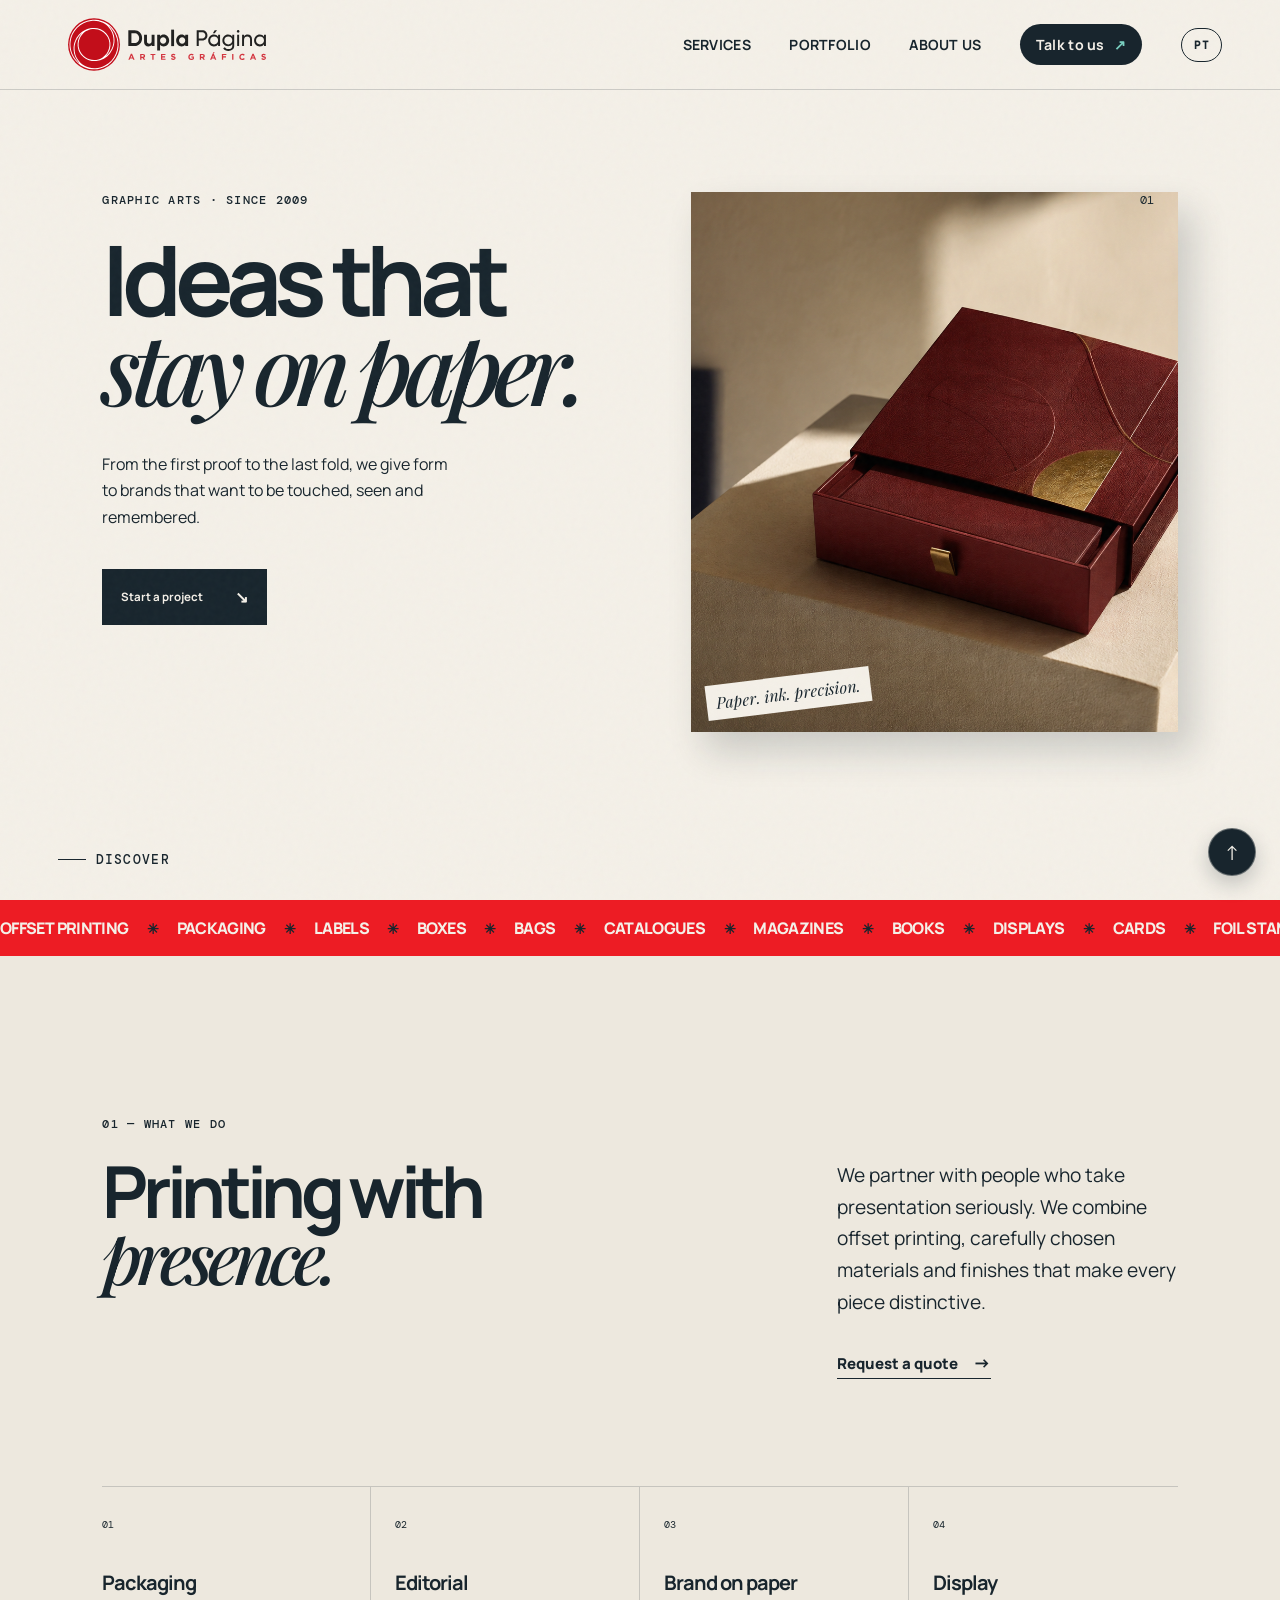
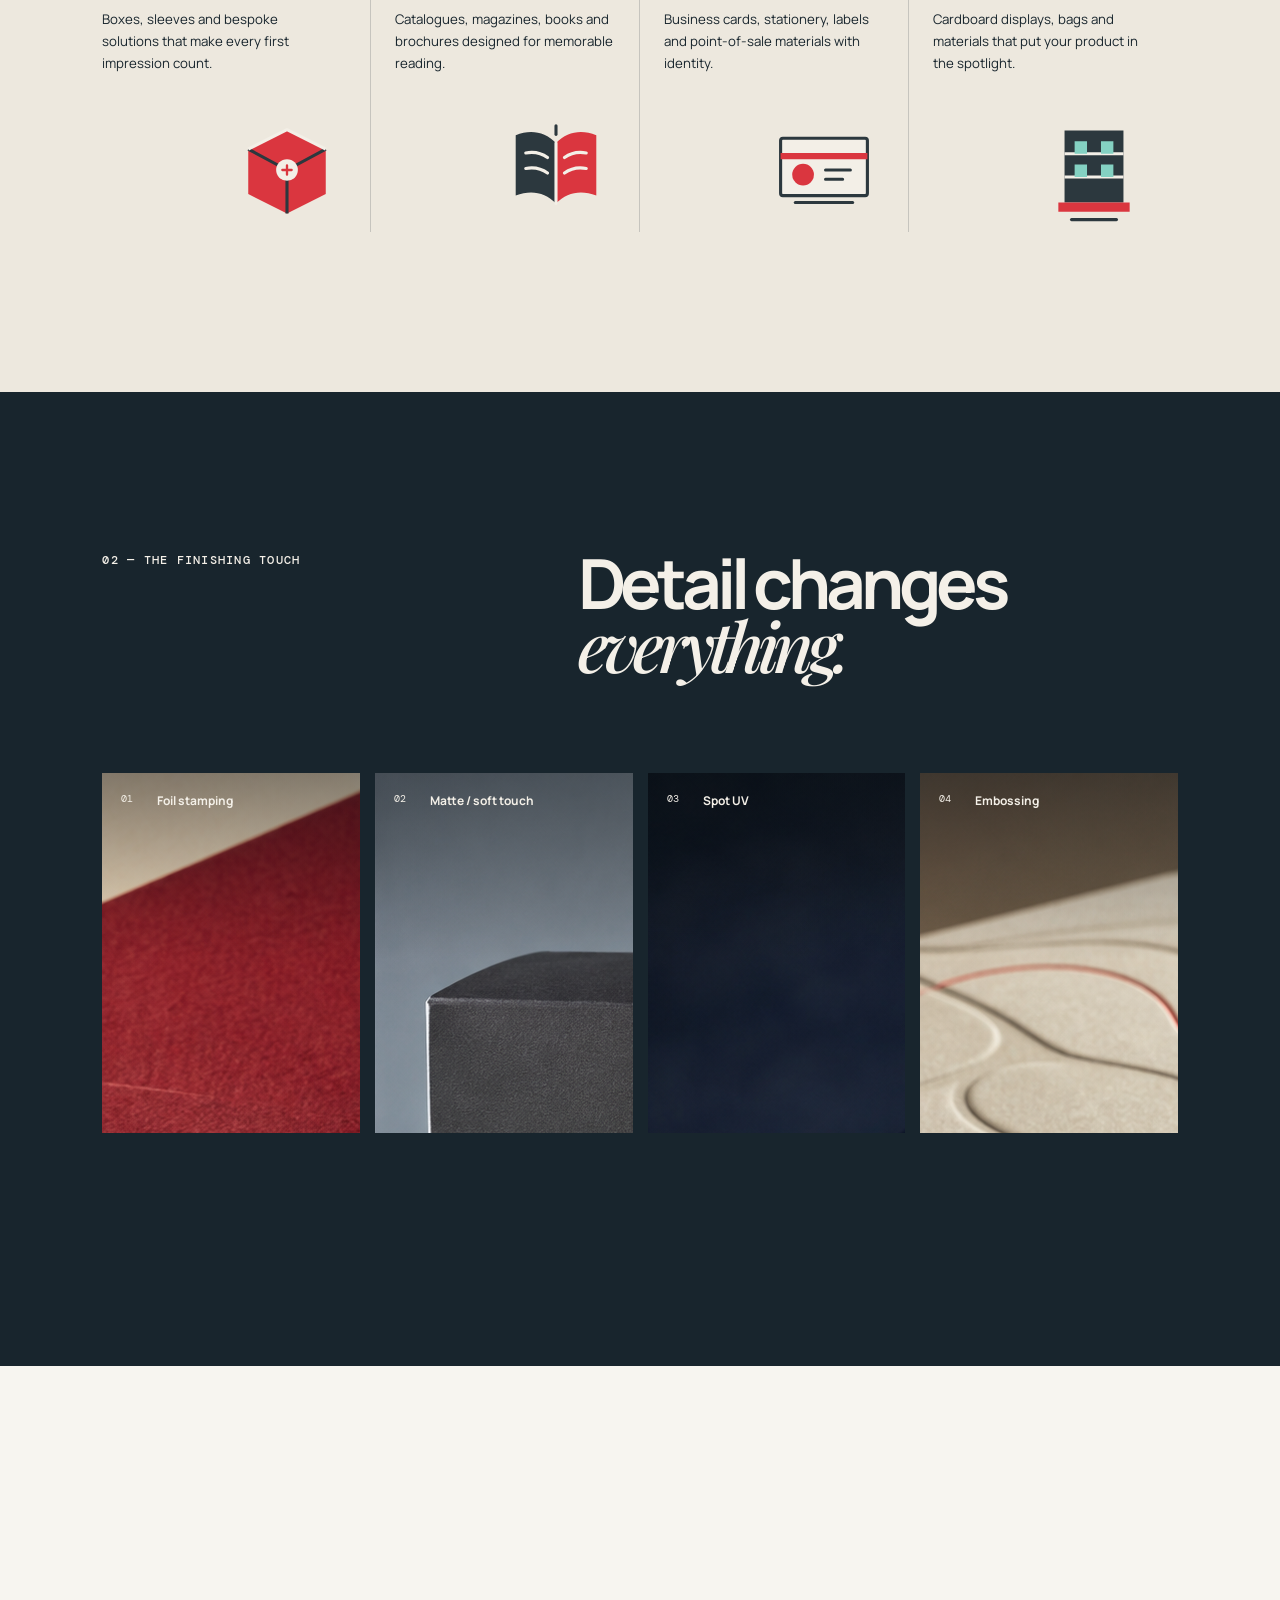
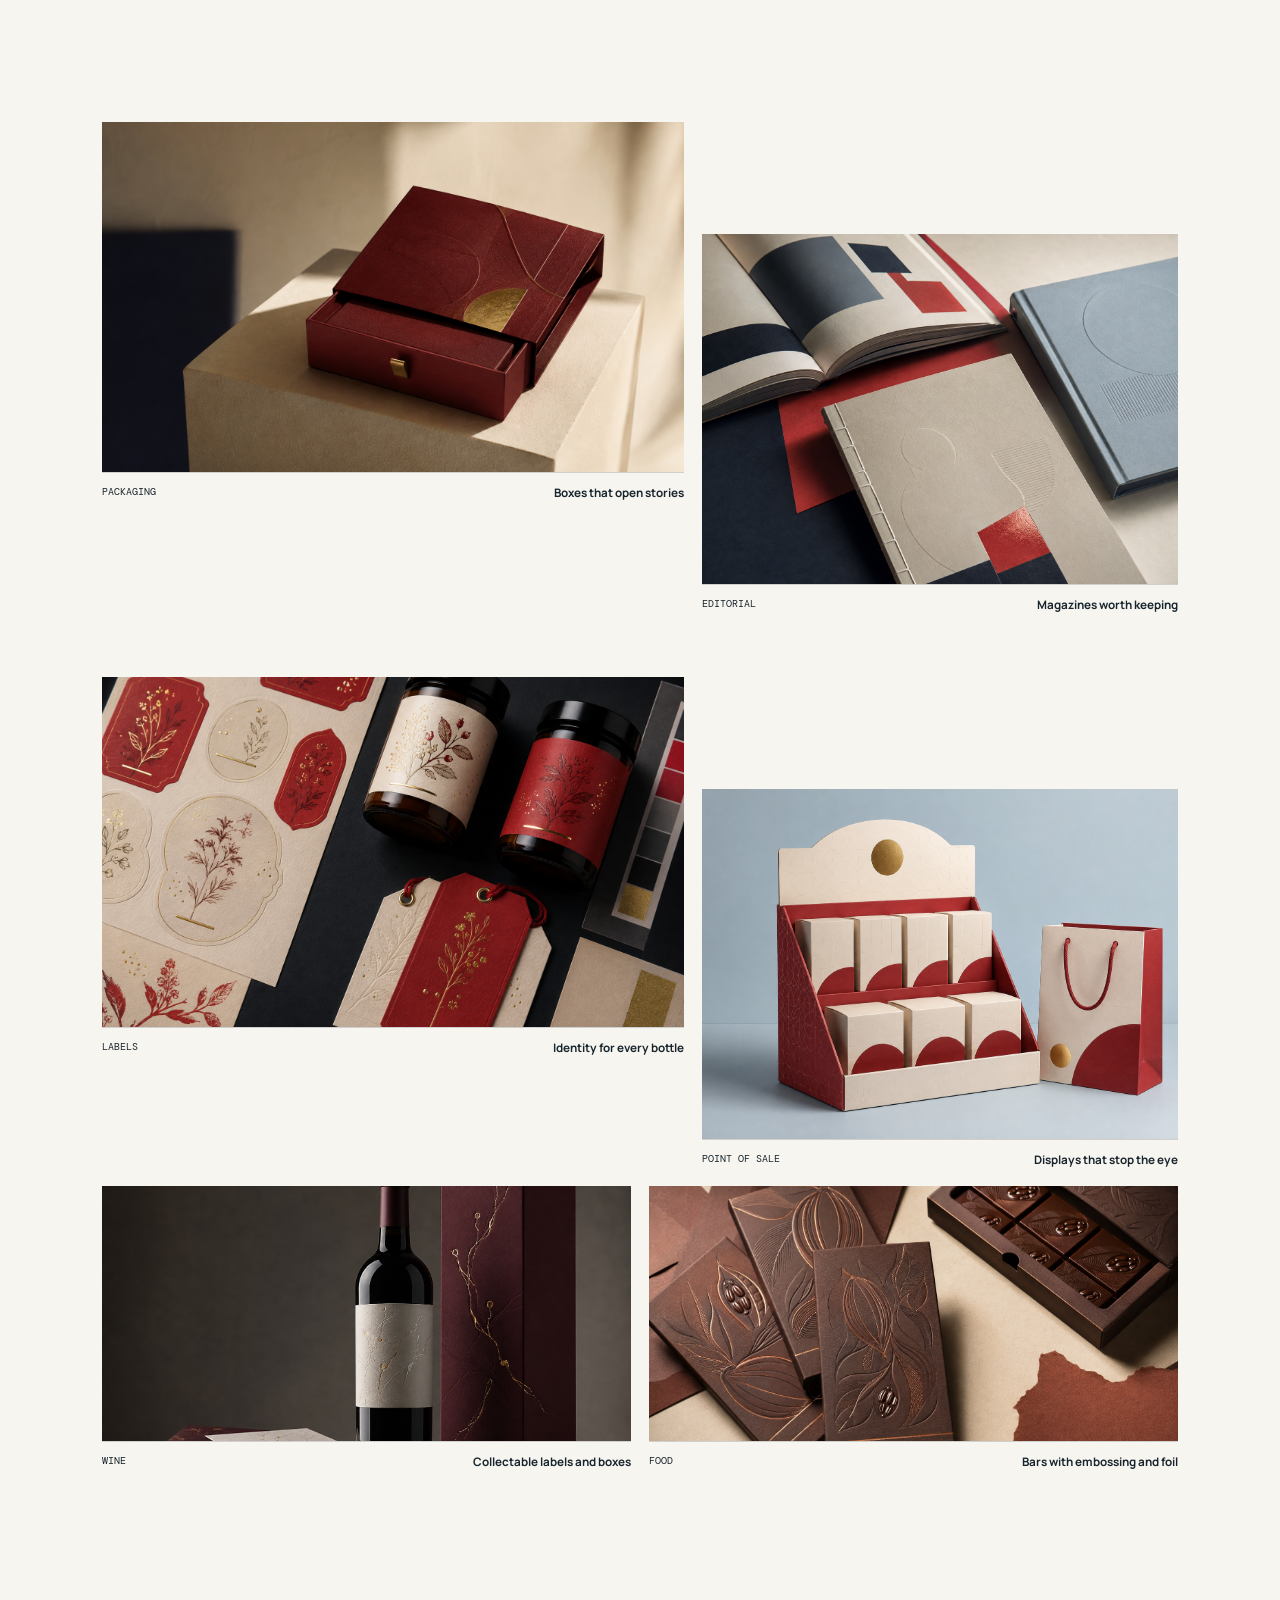
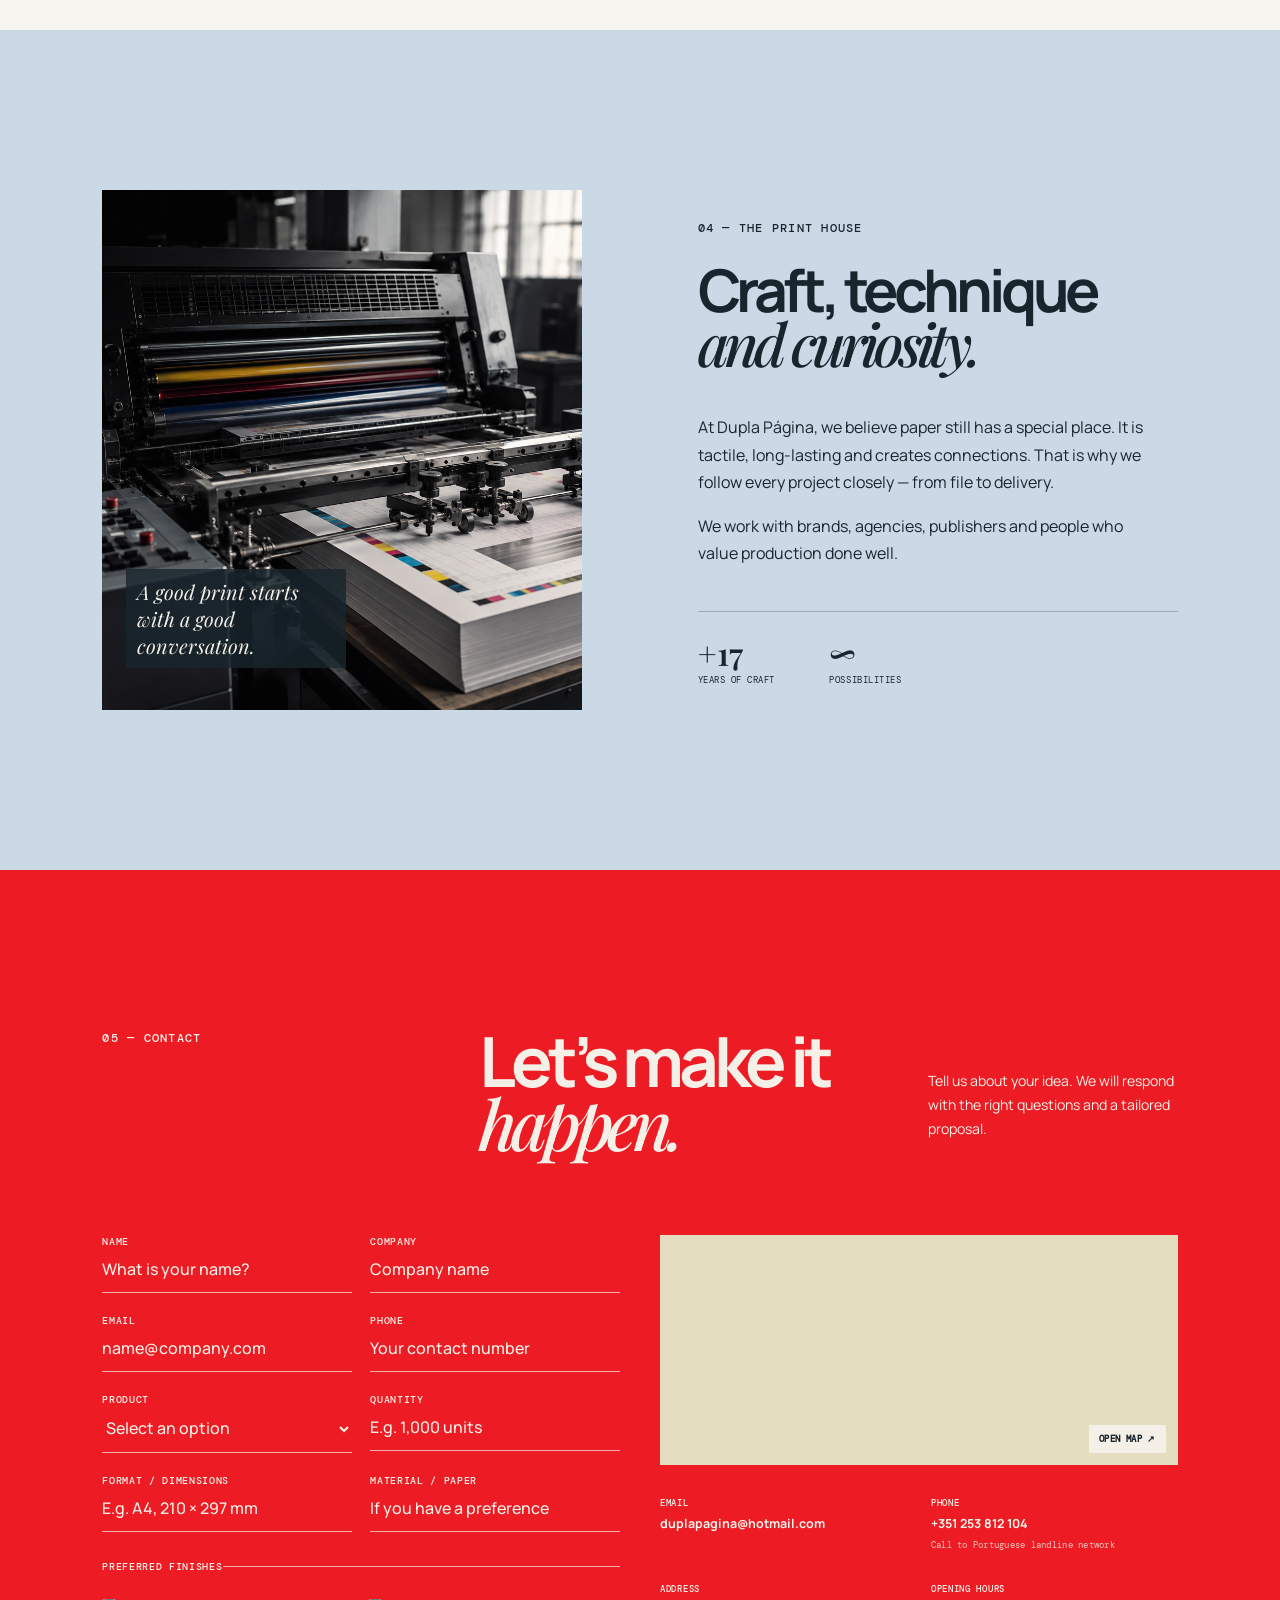
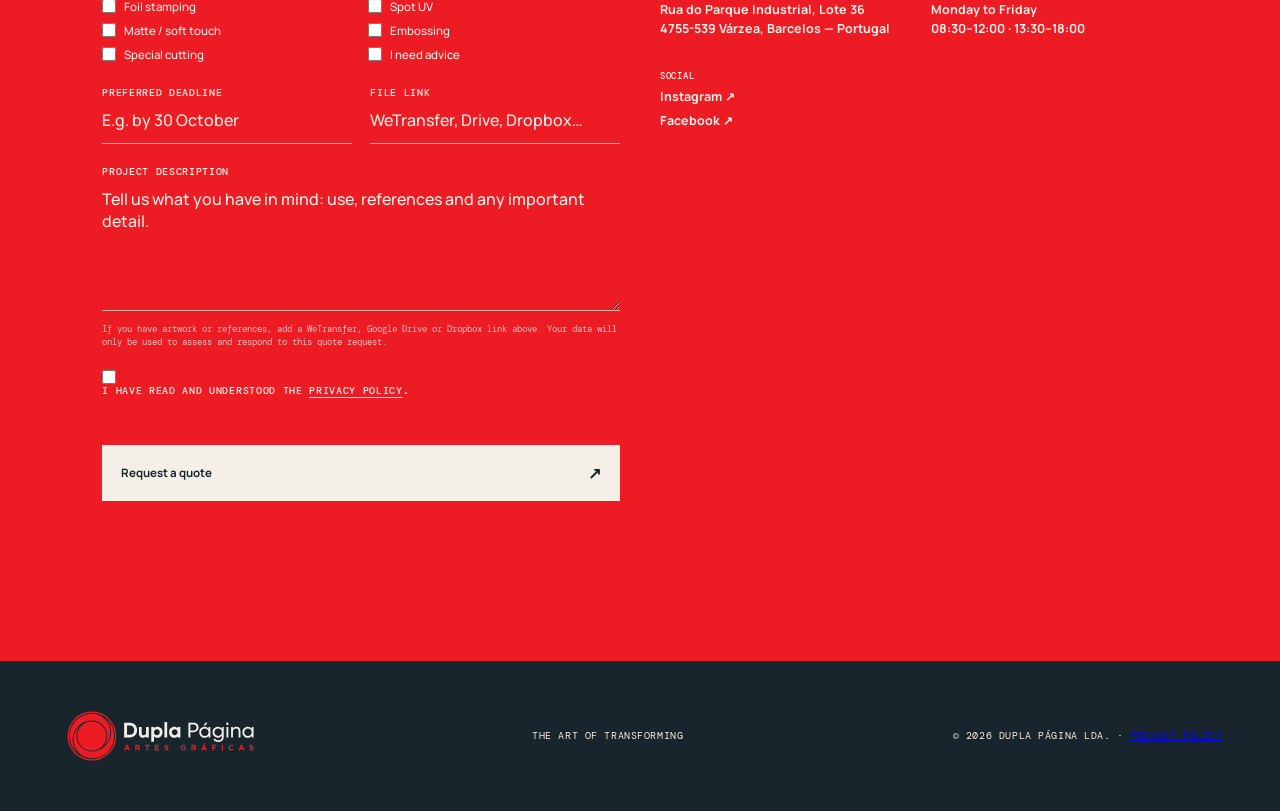
==== en/index.html @ 4bc44862 "Add files via upload" ====
<!doctype html>
<html lang="en">
  <head>
    <meta charset="UTF-8" />
    <meta name="viewport" content="width=device-width, initial-scale=1.0" />
    <meta name="description" content="Dupla Página — offset printing, premium packaging and finishing." />
    <title>Dupla Página Lda. - Graphic Arts</title>
    <link rel="icon" type="image/svg+xml" href="../assets/favicon.svg" />
    <link rel="alternate" hreflang="pt-PT" href="https://www.duplapagina.pt/" />
    <link rel="alternate" hreflang="en" href="https://www.duplapagina.pt/en/" />
    <link rel="preconnect" href="https://fonts.googleapis.com" />
    <link rel="preconnect" href="https://fonts.gstatic.com" crossorigin />
    <link href="https://fonts.googleapis.com/css2?family=DM+Mono:wght@400;500&family=Manrope:wght@400;500;600;700;800&family=Playfair+Display:ital,wght@0,500;0,600;0,700;1,600&display=swap" rel="stylesheet" />
    <link rel="stylesheet" href="../styles.css" />
    <script defer src="https://cloud.umami.is/script.js" data-website-id="6ad08e51-8793-4ea6-9a2f-28024bf5d9da"></script>
    <style>
      :root { --orange: #ed1c24; --acid: #79cfc0; }
      html { scroll-padding-top: 105px; }
      .site-header { position: sticky; top: 0; z-index: 30; transition: background .25s ease, box-shadow .25s ease, backdrop-filter .25s ease; }
      .site-header.is-scrolled { background: rgba(244,240,232,.74); box-shadow: 0 5px 18px rgba(24,37,45,.07); backdrop-filter: blur(10px); }
      .nav a { font-size: .88rem; }.nav .language-switch { padding:9px 12px; border:1px solid var(--ink); border-radius:999px; font:700 .67rem var(--mono); letter-spacing:.08em; transition:background .2s ease,color .2s ease,transform .2s ease; }.nav .language-switch:hover { background:var(--orange); color:var(--cream); border-color:var(--orange); transform:translateY(-2px); }
      .eyebrow { font-size: .78rem; }.scroll-prompt { font-size: .8rem; }.text-link { font-size: .94rem; }.marquee { color: var(--cream); }.marquee b { color: var(--ink); }.about { background:#cbd8e6; }.press-machine i { background:#79cfc0; }
      .official-logo,.footer-logo { display:block; line-height:0; }.official-logo img { display:block; width:218px; height:auto; }.footer-logo img { display:block; width:205px; height:auto; }
      .hero-product-image,.portfolio-photo,.about-photo { display:block; width:100%; height:100%; object-fit:cover; }.hero-product-image { box-shadow:14px 19px 34px rgba(24,37,45,.19); }.hero-art .hero-number,.hero-art .art-caption { z-index:2; }.hero-art .art-caption { background:var(--cream); padding:7px 10px; }
      .service-icon { width:124px; height:124px; object-fit:contain; right:8%; }.finish-showcase { grid-template-columns:repeat(4,1fr); }.finish-photo { padding:0; }.finish-photo::after { content:''; position:absolute; inset:0; background:linear-gradient(180deg,rgba(10,16,20,.48),transparent 52%); pointer-events:none; }.finish-photo .finish-label { position:absolute; z-index:1; top:19px; left:19px; color:var(--cream); }
      .work-extra { display:grid; grid-template-columns:1fr 1fr; gap:18px; margin-top:18px; }.work-extra-item { overflow:hidden; }.work-extra-item img { display:block; width:100%; height:255px; object-fit:cover; }.about-image>p { z-index:1; padding:9px 11px; background:rgba(24,37,45,.8); }
      .form-row { display:grid; grid-template-columns:1fr 1fr; gap:18px; }.contact { color:var(--cream); }.contact .eyebrow,.contact .contact-top>p:last-child,.contact-form label,.contact-form input,.contact-form textarea,.contact-form input::placeholder,.contact-form textarea::placeholder,.details-grid a,.details-grid p { color:var(--cream); }.contact-form input,.contact-form textarea { border-color:rgba(244,240,232,.7); }
      .contact-form select { display:block; width:100%; padding:10px 0 12px; border:0; border-bottom:1px solid rgba(244,240,232,.7); border-radius:0; background:transparent; color:var(--cream); font:500 1rem var(--sans); outline:0; }.contact-form select option { color:var(--ink); }.contact-form fieldset { margin:7px 0 1.55rem; padding:14px 0 0; border:0; border-top:1px solid rgba(244,240,232,.7); }.contact-form legend { padding:0; font:500 .6rem var(--mono); letter-spacing:.07em; text-transform:uppercase; }.finish-options { display:grid; grid-template-columns:1fr 1fr; gap:9px 14px; margin-top:12px; }.finish-options label,.privacy-check { display:flex; align-items:center; gap:8px; margin:0; color:var(--cream); font:500 .72rem var(--sans); letter-spacing:0; text-transform:none; cursor:pointer; }.finish-options input,.privacy-check input { width:14px; height:14px; margin:0; accent-color:var(--cream); }.form-note { display:block; margin-top:-9px; color:rgba(244,240,232,.78); font:400 .56rem var(--mono); line-height:1.5; }.privacy-check { align-items:flex-start; margin-top:20px; line-height:1.45; }.privacy-check input { flex:0 0 auto; margin-top:2px; }.privacy-check a,.form-note a { color:var(--cream); text-decoration-thickness:1px; text-underline-offset:3px; }
      .button-light { background:var(--cream); color:var(--ink); }.map-placeholder { color:var(--ink); }.map-placeholder iframe { width:100%; height:100%; border:0; filter:saturate(.72) contrast(.96); }.map-link { position:absolute; right:12px; bottom:12px; z-index:2; padding:8px 10px; background:var(--cream); color:var(--ink); font:700 .57rem var(--mono); text-decoration:none; text-transform:uppercase; letter-spacing:.04em; }.phone-note { font:400 .54rem var(--mono); letter-spacing:.03em; opacity:.78; }.back-to-top { position:fixed; right:24px; bottom:24px; z-index:20; width:48px; height:48px; display:grid; place-items:center; background:var(--ink); color:var(--cream); border:1px solid rgba(244,240,232,.35); border-radius:50%; text-decoration:none; font:400 1.25rem var(--sans); box-shadow:0 8px 20px rgba(24,37,45,.22); }.back-to-top:hover { background:var(--orange); }
      @media(max-width:760px){html{scroll-padding-top:84px}.official-logo img{width:185px}.work-extra{grid-template-columns:1fr}.work-extra-item img{height:235px}.finish-showcase{grid-template-columns:1fr 1fr}.finish-card{height:245px}.form-row,.finish-options{grid-template-columns:1fr;gap:0}}
    </style>
  </head>
  <body>
    <div class="page-noise" aria-hidden="true"></div>
    <header class="site-header" id="top">
      <a class="official-logo" href="#top" aria-label="Dupla Página home"><img src="../assets/dupla-pagina-logo.svg" alt="Dupla Página — Graphic Arts" /></a>
      <button class="menu-toggle" aria-label="Open menu" aria-expanded="false"><span></span><span></span></button>
      <nav class="nav" aria-label="Main navigation"><a href="#services">SERVICES</a><a href="#portfolio">PORTFOLIO</a><a href="#about">ABOUT US</a><a href="#contact" class="nav-contact">Talk to us <span>↗</span></a><a href="../index.html" class="language-switch" lang="pt-PT" hreflang="pt-PT" aria-label="Ver website em português">PT</a></nav>
    </header>
    <main>
      <section class="hero"><div class="hero-copy reveal"><p class="eyebrow">Graphic arts · since 2009</p><h1>Ideas that<br /><em>stay on paper.</em></h1><p class="hero-text">From the first proof to the last fold, we give form to brands that want to be touched, seen and remembered.</p><a href="#contact" class="button button-dark">Start a project <span>↘</span></a></div><div class="hero-art reveal"><div class="hero-number">01</div><img class="hero-product-image" src="../assets/portfolio-premium-box.png" alt="Premium box with gold foil" /><p class="art-caption">Paper. ink. precision.</p></div><a href="#services" class="scroll-prompt"><span></span>Discover</a></section>
      <section class="marquee" aria-label="Key services"><div class="marquee-inner">OFFSET PRINTING <b>✳</b> PACKAGING <b>✳</b> LABELS <b>✳</b> BOXES <b>✳</b> BAGS <b>✳</b> CATALOGUES <b>✳</b> MAGAZINES <b>✳</b> BOOKS <b>✳</b> DISPLAYS <b>✳</b> CARDS <b>✳</b> FOIL STAMPING <b>✳</b> SPOT UV <b>✳</b> EMBOSSING <b>✳</b> OFFSET PRINTING <b>✳</b> PACKAGING <b>✳</b> LABELS <b>✳</b> BOXES <b>✳</b> BAGS <b>✳</b> CATALOGUES <b>✳</b> MAGAZINES <b>✳</b> BOOKS <b>✳</b> DISPLAYS <b>✳</b> CARDS <b>✳</b> FOIL STAMPING <b>✳</b> SPOT UV <b>✳</b> EMBOSSING <b>✳</b></div></section>
      <section class="intro section-pad" id="services"><p class="eyebrow reveal">01 — What we do</p><div class="intro-grid"><h2 class="reveal">Printing with<br /><em>presence.</em></h2><div class="intro-text reveal"><p>We partner with people who take presentation seriously. We combine offset printing, carefully chosen materials and finishes that make every piece distinctive.</p><a href="#contact" class="text-link">Request a quote <span>→</span></a></div></div><div class="service-list"><article class="service-card reveal"><span>01</span><h3>Packaging</h3><p>Boxes, sleeves and bespoke solutions that make every first impression count.</p><img class="service-icon" src="../assets/packaging.svg" alt="Packaging box icon" /></article><article class="service-card reveal"><span>02</span><h3>Editorial</h3><p>Catalogues, magazines, books and brochures designed for memorable reading.</p><img class="service-icon" src="../assets/editorial.svg" alt="Editorial publication icon" /></article><article class="service-card reveal"><span>03</span><h3>Brand on paper</h3><p>Business cards, stationery, labels and point-of-sale materials with identity.</p><img class="service-icon" src="../assets/marca-no-papel.svg" alt="Brand stationery icon" /></article><article class="service-card reveal"><span>04</span><h3>Display</h3><p>Cardboard displays, bags and materials that put your product in the spotlight.</p><img class="service-icon" src="../assets/exposicao.svg" alt="Display icon" /></article></div></section>
      <section class="finishes section-pad"><div class="finishes-title reveal"><p class="eyebrow">02 — The finishing touch</p><h2>Detail changes <em>everything.</em></h2></div><div class="finish-showcase"><div class="finish-card finish-photo reveal"><img src="../assets/finish-gold-foil.png" alt="Gold foil on premium card" /><div class="finish-label"><span>01</span><b>Foil stamping</b></div></div><div class="finish-card finish-photo reveal"><img src="../assets/finish-soft-touch.png" alt="Soft touch laminate on premium packaging" /><div class="finish-label"><span>02</span><b>Matte / soft touch</b></div></div><div class="finish-card finish-photo reveal"><img src="../assets/finish-spot-uv.png" alt="Spot UV on premium packaging" /><div class="finish-label"><span>03</span><b>Spot UV</b></div></div><div class="finish-card finish-photo reveal"><img src="../assets/finish-high-emboss.png" alt="Embossing on premium card" /><div class="finish-label"><span>04</span><b>Embossing</b></div></div></div><div class="finish-footer reveal"><p>Matte or gloss lamination, spot UV, blind embossing, special cutting and much more.</p><a href="#contact" class="text-link">Explore finishes <span>→</span></a></div></section>
      <section class="work section-pad" id="portfolio"><div class="work-heading reveal"><p class="eyebrow">03 — Possibilities</p><h2>Pieces that<br /><em>ask for hands.</em></h2><p>A selection of formats, materials and applications we produce every day.</p></div><div class="work-grid"><article class="work-item item-packaging reveal"><div class="project-art"><img class="portfolio-photo" src="../assets/portfolio-premium-box.png" alt="Premium box with embossing and gold" /></div><div class="work-meta"><span>Packaging</span><b>Boxes that open stories</b></div></article><article class="work-item item-editorial reveal"><div class="project-art"><img class="portfolio-photo" src="../assets/portfolio-editorial.png" alt="Premium magazines and books" /></div><div class="work-meta"><span>Editorial</span><b>Magazines worth keeping</b></div></article><article class="work-item item-labels reveal"><div class="project-art"><img class="portfolio-photo" src="../assets/portfolio-labels.png" alt="Premium labels with spot UV" /></div><div class="work-meta"><span>Labels</span><b>Identity for every bottle</b></div></article><article class="work-item item-display reveal"><div class="project-art"><img class="portfolio-photo" src="../assets/portfolio-display.png" alt="Cardboard display and printed bag" /></div><div class="work-meta"><span>Point of sale</span><b>Displays that stop the eye</b></div></article></div><div class="work-extra"><article class="work-extra-item reveal"><img src="../assets/portfolio-wine.png" alt="Wine bottle with label and premium box" /><div class="work-meta"><span>Wine</span><b>Collectable labels and boxes</b></div></article><article class="work-extra-item reveal"><img src="../assets/portfolio-chocolate.png" alt="Chocolate bars with cocoa embossing" /><div class="work-meta"><span>Food</span><b>Bars with embossing and foil</b></div></article></div></section>
      <section class="about section-pad" id="about"><div class="about-image reveal"><img class="about-photo" src="../assets/about-offset-press.png" alt="Offset press in production" /><p>A good print starts with a good conversation.</p></div><div class="about-copy reveal"><p class="eyebrow">04 — The print house</p><h2>Craft, technique<br /><em>and curiosity.</em></h2><p>At Dupla Página, we believe paper still has a special place. It is tactile, long-lasting and creates connections. That is why we follow every project closely — from file to delivery.</p><p>We work with brands, agencies, publishers and people who value production done well.</p><div class="stats"><div><b>+17</b><span>years of craft</span></div><div><b>∞</b><span>possibilities</span></div></div></div></section>
      <section class="contact section-pad" id="contact"><div class="contact-top reveal"><p class="eyebrow">05 — Contact</p><h2>Let’s make it<br /><em>happen.</em></h2><p>Tell us about your idea. We will respond with the right questions and a tailored proposal.</p></div><div class="contact-grid"><form class="contact-form reveal" action="https://formsubmit.co/duplapagina@hotmail.com" method="POST"><input type="hidden" name="_subject" value="New website enquiry — Dupla Página" /><input type="hidden" name="_template" value="table" /><input type="hidden" name="_captcha" value="false" /><input type="hidden" name="_next" value="https://www.duplapagina.pt/en/thank-you.html" /><div class="form-row"><label>Name<input required name="name" type="text" placeholder="What is your name?" /></label><label>Company<input name="company" type="text" placeholder="Company name" /></label></div><div class="form-row"><label>Email<input required name="email" type="email" placeholder="name@company.com" /></label><label>Phone<input name="phone" type="tel" placeholder="Your contact number" /></label></div><div class="form-row"><label>Product<select required name="product_type"><option value="" selected disabled>Select an option</option><option>Packaging / boxes</option><option>Labels and stickers</option><option>Magazines, books or catalogues</option><option>Business cards and stationery</option><option>Displays and point of sale</option><option>Bags and other</option></select></label><label>Quantity<input name="quantity" type="text" placeholder="E.g. 1,000 units" /></label></div><div class="form-row"><label>Format / dimensions<input name="format" type="text" placeholder="E.g. A4, 210 × 297 mm" /></label><label>Material / paper<input name="material" type="text" placeholder="If you have a preference" /></label></div><fieldset><legend>Preferred finishes</legend><div class="finish-options"><label><input name="finishes[]" type="checkbox" value="Foil stamping" />Foil stamping</label><label><input name="finishes[]" type="checkbox" value="Spot UV" />Spot UV</label><label><input name="finishes[]" type="checkbox" value="Matte / soft touch" />Matte / soft touch</label><label><input name="finishes[]" type="checkbox" value="Embossing" />Embossing</label><label><input name="finishes[]" type="checkbox" value="Special cutting" />Special cutting</label><label><input name="finishes[]" type="checkbox" value="Need advice" />I need advice</label></div></fieldset><div class="form-row"><label>Preferred deadline<input name="deadline" type="text" placeholder="E.g. by 30 October" /></label><label>File link<input name="file_link" type="url" placeholder="WeTransfer, Drive, Dropbox…" /></label></div><label>Project description<textarea required name="message" rows="5" placeholder="Tell us what you have in mind: use, references and any important detail."></textarea></label><small class="form-note">If you have artwork or references, add a WeTransfer, Google Drive or Dropbox link above. Your data will only be used to assess and respond to this quote request.</small><label class="privacy-check"><input required name="privacy_acknowledgement" type="checkbox" value="I have read and understood the Privacy Policy" /><span>I have read and understood the <a href="privacy-policy.html" target="_blank" rel="noopener">Privacy Policy</a>.</span></label><button class="button button-light" type="submit">Request a quote <span>↗</span></button></form><div class="contact-details reveal"><div class="map-placeholder"><iframe title="Dupla Página map" src="https://www.google.com/maps?q=Rua%20do%20Parque%20Industrial%2C%20Lote%2036%2C%204755-539%20V%C3%A1rzea%2C%20Barcelos%2C%20Portugal&amp;output=embed" loading="lazy"></iframe><a class="map-link" href="https://www.google.com/maps/search/?api=1&amp;query=Rua%20do%20Parque%20Industrial%2C%20Lote%2036%2C%204755-539%20V%C3%A1rzea%2C%20Barcelos%2C%20Portugal" target="_blank" rel="noopener">Open map ↗</a></div><div class="details-grid"><div><span>Email</span><a href="mailto:duplapagina@hotmail.com">duplapagina@hotmail.com</a></div><div><span>Phone</span><a href="tel:+351253812104">+351 253 812 104</a><small class="phone-note">Call to Portuguese landline network</small></div><div><span>Address</span><p>Rua do Parque Industrial, Lote 36<br />4755-539 Várzea, Barcelos — Portugal</p></div><div><span>Opening hours</span><p>Monday to Friday<br />08:30–12:00 · 13:30–18:00</p></div><div><span>Social</span><a href="https://instagram.com/duplapagina" target="_blank" rel="noopener">Instagram ↗</a><a href="https://facebook.com/duplapagina" target="_blank" rel="noopener">Facebook ↗</a></div></div></div></div></section>
    </main>
    <a class="back-to-top" href="#top" aria-label="Back to top" title="Back to top">↑</a>
    <footer><a class="footer-logo" href="#top" aria-label="Dupla Página home"><img src="../assets/dupla-pagina-logo-footer.svg" alt="Dupla Página — Graphic Arts" /></a><p>The Art of transforming</p><span>© <span id="year"></span> Dupla Página Lda. · <a href="privacy-policy.html">Privacy Policy</a></span></footer>
    <script src="../script.js"></script>
  </body>
</html>
---- styles.css ----
:root{--ink:#18252d;--cream:#f4f0e8;--paper:#ede8de;--orange:#f26b43;--acid:#d9ee53;--line:rgba(24,37,45,.18);--mono:'DM Mono',monospace;--sans:'Manrope',sans-serif;--serif:'Playfair Display',serif}*{box-sizing:border-box}html{scroll-behavior:smooth}body{margin:0;background:var(--cream);color:var(--ink);font-family:var(--sans);overflow-x:hidden}.page-noise{position:fixed;inset:0;pointer-events:none;z-index:10;opacity:.1;background-image:url("data:image/svg+xml,%3Csvg viewBox='0 0 180 180' xmlns='http://www.w3.org/2000/svg'%3E%3Cfilter id='n'%3E%3CfeTurbulence type='fractalNoise' baseFrequency='.9' numOctaves='4' stitchTiles='stitch'/%3E%3C/filter%3E%3Crect width='100%25' height='100%25' filter='url(%23n)' opacity='.28'/%3E%3C/svg%3E")}.site-header{height:90px;display:flex;align-items:center;justify-content:space-between;padding:0 4.5vw;border-bottom:1px solid var(--line);position:relative;z-index:5}.wordmark{display:inline-flex;flex-direction:column;text-decoration:none;color:var(--ink);font-size:1.28rem;font-weight:800;letter-spacing:-.11em;line-height:.67;position:relative}.wordmark i{background:var(--orange);height:5px;width:27px;display:block;margin-top:7px}.nav{display:flex;align-items:center;gap:2.4rem}.nav a{font-size:.74rem;letter-spacing:.02em;text-decoration:none;color:var(--ink);font-weight:700}.nav .nav-contact{padding:11px 16px;background:var(--ink);color:var(--cream);border-radius:999px}.nav-contact span{color:var(--acid);margin-left:6px}.menu-toggle{display:none}.hero{min-height:calc(100vh - 90px);padding:8vw 8vw 4vw;display:grid;grid-template-columns:1fr 1fr;position:relative;overflow:hidden}.eyebrow{font:500 .63rem var(--mono);letter-spacing:.1em;text-transform:uppercase;margin:0 0 1.75rem}.hero h1,.intro h2,.finishes h2,.work h2,.about h2,.contact h2{font-size:clamp(3.6rem,7.6vw,8rem);line-height:.89;letter-spacing:-.075em;margin:0;font-weight:700}.hero h1 em,h2 em{font-family:var(--serif);font-weight:500;letter-spacing:-.09em}.hero-text{max-width:360px;font-size:1rem;line-height:1.65;margin:2.4rem 0}.button{display:inline-flex;gap:2rem;align-items:center;border:0;border-radius:0;padding:17px 19px;font:700 .72rem var(--sans);text-decoration:none;cursor:pointer}.button span{font-size:1rem}.button-dark{background:var(--ink);color:var(--cream)}.button-light{background:var(--acid);color:var(--ink);margin-top:1.7rem;width:100%;justify-content:space-between}.hero-art{height:540px;position:relative;margin-left:4vw}.hero-number{position:absolute;top:0;right:1.5rem;font:400 .75rem var(--mono)}.paper{position:absolute;box-shadow:10px 15px 25px rgba(24,37,45,.12)}.paper-back{background:#d5a986;width:260px;height:380px;transform:rotate(20deg);right:13%;top:13%}.paper-main{background:#26434e;width:300px;height:420px;right:20%;top:5%;transform:rotate(-8deg);color:#f8f3e6;padding:25px 27px;overflow:hidden}.paper-main:after{content:'';position:absolute;width:190px;height:190px;border-radius:50%;border:1px solid rgba(255,255,255,.3);right:-55px;bottom:-70px}.paper-main p{font:400 .58rem var(--mono);letter-spacing:.12em}.paper-main strong{font-size:3.2rem;line-height:.81;letter-spacing:-.1em;position:absolute;bottom:28px;z-index:1}.foil-stamp{font:500 12rem var(--serif);color:#d7b453;line-height:.65;position:absolute;right:18px;top:37px;text-shadow:3px 2px 0 #8e6d22}.paper-card{background:#f9f5e9;width:230px;height:135px;bottom:3%;right:0;z-index:2;padding:18px;display:flex;flex-direction:column;justify-content:space-between;transform:rotate(8deg)}.paper-card span{font:800 2rem var(--sans);letter-spacing:-.15em}.paper-card b{font:400 .5rem var(--mono);letter-spacing:.05em}.art-caption{position:absolute;bottom:1%;left:3%;font:italic 1rem var(--serif);transform:rotate(-7deg)}.scroll-prompt{position:absolute;bottom:2rem;left:4.5vw;color:var(--ink);font:500 .62rem var(--mono);text-transform:uppercase;letter-spacing:.1em;text-decoration:none;display:flex;align-items:center;gap:10px}.scroll-prompt span{width:28px;height:1px;background:var(--ink)}.marquee{background:var(--orange);padding:17px 0;overflow:hidden;white-space:nowrap}.marquee-inner{font-size:1rem;font-weight:800;letter-spacing:-.04em;animation:move 26s linear infinite}.marquee b{font-size:.9em;padding:0 1rem;color:#fbe1cd}@keyframes move{to{transform:translateX(-50%)}}.section-pad{padding:10rem 8vw}.intro{background:var(--paper)}.intro-grid{display:grid;grid-template-columns:1.3fr .7fr;gap:8vw}.intro h2{font-size:clamp(3rem,5.6vw,6.2rem)}.intro-text{align-self:end}.intro-text p{font-size:1.2rem;line-height:1.65;margin:0 0 2rem}.text-link{color:var(--ink);font-weight:800;font-size:.78rem;text-decoration:none;border-bottom:1px solid var(--ink);padding-bottom:4px}.text-link span{font-size:1.1rem;margin-left:12px}.service-list{margin-top:7rem;border-top:1px solid var(--line);display:grid;grid-template-columns:repeat(4,1fr)}.service-card{padding:1.5rem 1.5rem 0 0;min-height:345px;border-right:1px solid var(--line);position:relative}.service-card+ .service-card{padding-left:1.5rem}.service-card:last-child{border:0}.service-card>span,.finish-label span{font:400 .64rem var(--mono)}.service-card h3{font-size:1.25rem;letter-spacing:-.05em;margin:2.2rem 0 .7rem}.service-card p{font-size:.83rem;line-height:1.65;max-width:220px}.service-icon{position:absolute;bottom:0;right:13%;opacity:.9}.box-icon{width:105px;height:85px;background:var(--orange);transform:skewY(-15deg)}.box-icon:before{content:'';width:100%;height:30px;position:absolute;background:#ff9370;top:-28px;transform:skewX(45deg);transform-origin:bottom}.book-icon{width:95px;height:120px;background:#2c5552;box-shadow:-10px 7px #d4e85f;transform:rotate(-10deg)}.book-icon:after{content:'—';font-size:5rem;color:var(--cream);position:absolute;top:8px;left:26px}.card-icon{width:120px;height:70px;background:#f7f1e7;border:1px solid var(--ink);transform:rotate(-13deg)}.card-icon:before{content:'DP';font:bold 2rem var(--sans);position:absolute;top:17px;left:20px;letter-spacing:-.2em}.display-icon{width:100px;height:135px;border:8px solid var(--orange);border-bottom:22px solid var(--orange)}.display-icon:before{content:'';position:absolute;background:var(--orange);width:125px;height:10px;top:34px;left:-20px}.finishes{background:var(--ink);color:var(--cream)}.finishes-title{display:flex;align-items:flex-start;justify-content:space-between}.finishes h2{font-size:clamp(3rem,5.4vw,5.8rem);max-width:600px}.finish-showcase{display:grid;grid-template-columns:1.15fr 1fr 1fr;gap:15px;margin-top:6rem}.finish-card{height:360px;padding:20px;position:relative;overflow:hidden}.foil{background:#e4c16e;color:#17252c;background-image:linear-gradient(125deg,#d49f3d,#f7d984 35%,#b68127 61%,#e5c367)}.velvet{background:#652d42}.gloss{background:#bed3cb}.finish-label{display:flex;gap:1.5rem;position:relative;z-index:2;font-size:.75rem}.gold-mark{font:italic 8.8rem var(--serif);position:absolute;bottom:-2.4rem;left:1.7rem;letter-spacing:-.15em;color:#f2db9b;text-shadow:2px 2px 0 #9e701d}.velvet-type{font:600 3.4rem/ .88 var(--sans);letter-spacing:-.1em;position:absolute;bottom:25px;left:25px;color:#df9aae;filter:drop-shadow(5px 7px 7px #371422)}.gloss-orb{width:250px;height:250px;position:absolute;right:-37px;bottom:-47px;border-radius:50%;background:radial-gradient(circle at 36% 27%,#fff 0 2%,#c3f0e4 5%,#3b5b66 49%,#15262c 80%);box-shadow:-10px -8px 30px #f1f3bd inset}.finish-footer{display:flex;justify-content:space-between;gap:20px;align-items:center;border-top:1px solid rgba(255,255,255,.25);padding-top:25px;margin-top:18px}.finish-footer p{font-size:.82rem;margin:0}.finish-footer .text-link{color:var(--cream);border-color:var(--cream);white-space:nowrap}.work{background:#f7f5f0}.work-heading{display:grid;grid-template-columns:1fr 1.2fr .7fr;gap:20px}.work h2{font-size:clamp(3rem,5vw,5.2rem)}.work-heading>p:last-child{align-self:end;font-size:.85rem;line-height:1.65}.work-grid{margin-top:5rem;display:grid;grid-template-columns:1.1fr .9fr;gap:4rem 18px}.work-item:nth-child(even){margin-top:7rem}.project-art{height:350px;position:relative;overflow:hidden}.pack-art{background:#bf6b4a}.pack-box{position:absolute;background:#e8d8bc;color:#222;left:30%;top:13%;width:200px;height:255px;transform:rotate(-9deg);padding:22px;box-shadow:13px 16px 22px #74402f}.pack-box:after{content:'';position:absolute;inset:12px;border:1px solid #c2764e}.pack-box b{font-size:2.4rem;letter-spacing:-.11em;position:relative;z-index:2}.pack-box span{font:400 .58rem var(--mono);position:absolute;bottom:25px;left:25px}.pack-label{position:absolute;bottom:18px;left:20px;font:italic 1rem var(--serif);color:#f6ebd8}.editorial-art{background:#d8e5d5}.magazine{background:#f6f1e4;width:225px;height:290px;position:absolute;top:35px;left:30%;transform:rotate(7deg);padding:18px;color:#1d4543;box-shadow:10px 12px 20px #90a497}.magazine:after{content:'';background:#e67650;width:90px;height:155px;border-radius:50% 50% 0 0;position:absolute;bottom:0;right:20px}.magazine p{font-weight:800;margin:0;letter-spacing:-.1em}.magazine strong{font:500 8rem var(--serif);line-height:1;position:absolute;top:50px;left:24px;z-index:1}.magazine span{position:absolute;bottom:15px;font:400 .5rem var(--mono);z-index:2}.label-art{background:#e6cfad}.bottle{height:245px;width:116px;background:#3a4839;position:absolute;bottom:0;left:28%;border-radius:12px 12px 2px 2px}.bottle:before{content:'';position:absolute;background:#3a4839;width:45px;height:70px;top:-57px;left:35px;border-radius:8px 8px 0 0}.bottle i{position:absolute;height:37px;width:47px;background:#c38a50;top:-79px;left:34px;border-radius:2px}.bottle div{width:83px;height:120px;background:#eacda0;position:absolute;top:55px;left:16px;padding:16px 12px;font:600 1.1rem var(--serif);line-height:.8;text-align:center}.bottle small{font:400 .43rem var(--mono)}.bottle-two{left:54%;height:205px;background:#695347}.bottle-two:before{background:#695347}.bottle-two div{background:#efe1c1}.display-art{background:#4b6a7b}.shelf{width:230px;height:260px;background:#d8e063;position:absolute;bottom:-16px;left:30px;border:9px solid #edf1ad;padding-top:35px;display:flex;justify-content:space-around}.shelf:after,.shelf:before{content:'';position:absolute;width:100%;height:8px;background:#edf1ad;left:0}.shelf:after{top:103px}.shelf:before{top:181px}.shelf i{width:42px;height:55px;background:var(--orange);position:relative;font:400 .4rem var(--mono);font-style:normal;padding-top:19px;text-align:center}.display-art>b{position:absolute;font:800 7.5rem var(--sans);letter-spacing:-.18em;right:39px;top:38px;color:#dbead6}.work-meta{display:flex;justify-content:space-between;padding-top:12px;border-top:1px solid var(--line);font-size:.73rem}.work-meta span{font:400 .61rem var(--mono);text-transform:uppercase}.work-meta b{font-weight:700}.about{display:grid;grid-template-columns:1fr 1fr;gap:9vw;background:#d9ee53}.about-image{height:520px;background:#1e3640;position:relative;overflow:hidden;color:var(--cream)}.press-machine{width:330px;height:290px;background:#e5e2d8;position:absolute;left:15%;top:18%;border-radius:12px 12px 0 0;padding:25px;box-shadow:20px 20px 0 #13252c}.press-machine:before{content:'';position:absolute;width:90px;height:160px;background:#b6c6bd;right:-45px;bottom:0}.press-machine span{display:block;background:#223d44;height:19px;width:92%;margin-bottom:12px}.press-machine span:nth-child(2){width:75%;background:var(--orange)}.press-machine span:nth-child(3){width:45%;background:#b6c6bd}.press-machine i{position:absolute;width:75px;height:75px;background:#bdcf40;border-radius:50%;right:30px;bottom:30px}.press-machine b{position:absolute;bottom:8px;left:25px;color:#1e3640;font:500 .7rem var(--mono)}.about-image>p{position:absolute;bottom:1.4rem;left:1.5rem;font:italic 1.25rem var(--serif);max-width:220px}.about-copy{padding-top:30px}.about h2{font-size:clamp(3rem,4.6vw,5.1rem);margin-bottom:2.7rem}.about-copy>p:not(.eyebrow){font-size:1rem;line-height:1.72;max-width:450px}.stats{display:flex;gap:3.4rem;border-top:1px solid rgba(24,37,45,.25);margin-top:2.7rem;padding-top:1.2rem}.stats div{display:flex;flex-direction:column}.stats b{font:600 2rem var(--serif)}.stats span{font:400 .55rem var(--mono);text-transform:uppercase;letter-spacing:.06em}.contact{background:var(--orange);color:var(--ink)}.contact-top{display:grid;grid-template-columns:1fr 1.2fr .7fr;gap:20px}.contact h2{font-size:clamp(3.2rem,5.4vw,5.8rem)}.contact-top>p:last-child{font-size:.88rem;line-height:1.7;align-self:end}.contact-grid{margin-top:5rem;display:grid;grid-template-columns:1fr 1fr;gap:2.5rem}.contact-form label{display:block;font:500 .6rem var(--mono);letter-spacing:.07em;text-transform:uppercase;margin-bottom:1.3rem}.contact-form input,.contact-form textarea{display:block;width:100%;border:0;border-bottom:1px solid var(--ink);padding:10px 0 12px;background:transparent;color:var(--ink);font:500 1rem var(--sans);outline:0;resize:vertical}.contact-form input::placeholder,.contact-form textarea::placeholder{color:rgba(24,37,45,.6)}.map-placeholder{height:230px;position:relative;background:#e5ddbf;overflow:hidden}.map-grid{position:absolute;inset:-30px;background:linear-gradient(33deg,transparent 46%,#ce8464 47% 50%,transparent 51%),linear-gradient(117deg,transparent 48%,#9fac78 49% 53%,transparent 54%),repeating-linear-gradient(0deg,transparent 0 28px,rgba(44,83,79,.25) 29px 31px),repeating-linear-gradient(90deg,transparent 0 40px,rgba(44,83,79,.2) 41px 43px);transform:rotate(-8deg)}.pin{position:absolute;top:80px;left:49%;background:var(--ink);color:var(--acid);width:45px;height:45px;border-radius:50% 50% 50% 0;transform:rotate(-45deg);display:grid;place-items:center;font:600 .68rem var(--mono)}.pin::first-letter{}.pin{padding-left:1px}.map-placeholder p{position:absolute;bottom:10px;left:13px;margin:0;font:500 .55rem var(--mono);text-transform:uppercase;line-height:1.5}.details-grid{display:grid;grid-template-columns:1fr 1fr;gap:2rem 1.5rem;margin-top:2rem}.details-grid div{display:flex;flex-direction:column;gap:6px}.details-grid span{font:500 .55rem var(--mono);text-transform:uppercase;letter-spacing:.08em}.details-grid a,.details-grid p{color:var(--ink);font-size:.78rem;line-height:1.45;margin:0;text-decoration:none;font-weight:700}footer{padding:2.4rem 4.5vw;display:flex;justify-content:space-between;align-items:center;background:var(--ink);color:var(--cream)}footer .wordmark{color:var(--cream)}footer p,footer>span{font:400 .6rem var(--mono);margin:0;text-transform:uppercase;letter-spacing:.06em}.reveal{opacity:0;transform:translateY(25px);transition:opacity .7s ease,transform .7s ease}.reveal.show{opacity:1;transform:none}@media(max-width:760px){.site-header{height:72px;padding:0 6vw}.nav{position:absolute;left:0;right:0;top:71px;background:var(--cream);padding:1.5rem 6vw 2rem;display:none;flex-direction:column;align-items:flex-start;gap:1.3rem;border-bottom:1px solid var(--line)}.nav.open{display:flex}.menu-toggle{display:grid;gap:5px;padding:8px;background:transparent;border:0}.menu-toggle span{display:block;width:24px;height:2px;background:var(--ink)}.hero{min-height:unset;padding:15vw 7vw 16vw;grid-template-columns:1fr}.hero-art{height:410px;margin:3rem 0 0}.paper-main{width:230px;height:325px;right:16%}.paper-main strong{font-size:2.4rem}.paper-back{width:200px;height:300px}.paper-card{width:180px;height:105px}.hero-number{right:0}.scroll-prompt{display:none}.section-pad{padding:5rem 7vw}.intro-grid,.about,.contact-grid{grid-template-columns:1fr;gap:2rem}.service-list{grid-template-columns:1fr 1fr;margin-top:4rem}.service-card{min-height:280px;padding-bottom:0;border-bottom:1px solid var(--line)}.service-card:nth-child(2){border-right:0}.service-card:nth-child(3){padding-left:0}.finishes-title,.finish-footer{display:block}.finish-showcase{grid-template-columns:1fr;margin-top:3rem}.finish-card{height:280px}.work-heading,.contact-top{grid-template-columns:1fr;gap:1rem}.work-grid{grid-template-columns:1fr;gap:2.5rem;margin-top:3rem}.work-item:nth-child(even){margin-top:0}.project-art{height:290px}.about-image{height:380px}.about-copy{padding-top:0}.contact-grid{margin-top:3rem}.contact-form{order:2}.details-grid{margin-bottom:2rem}footer{padding:2rem 7vw;align-items:flex-start;gap:1.5rem;flex-direction:column}.marquee-inner{font-size:.8rem}.finishes h2,.intro h2{margin-top:1rem}}
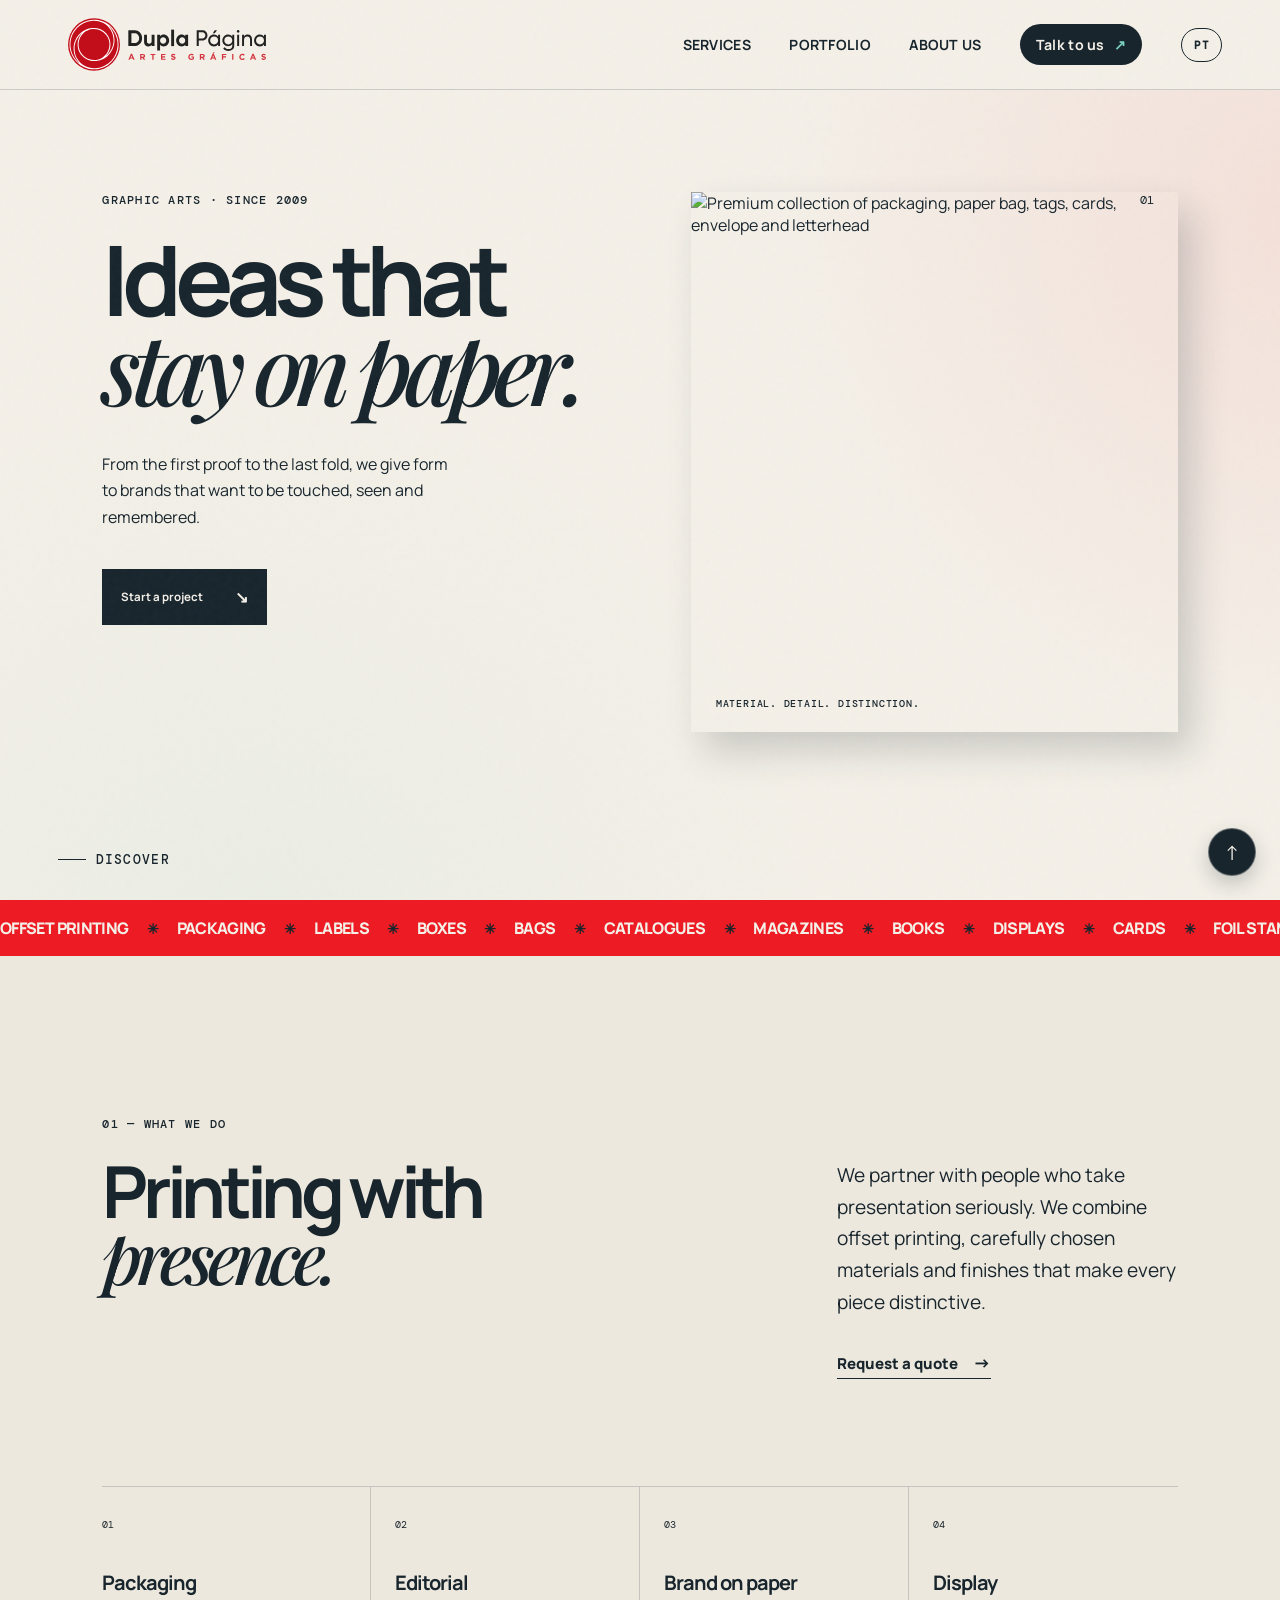
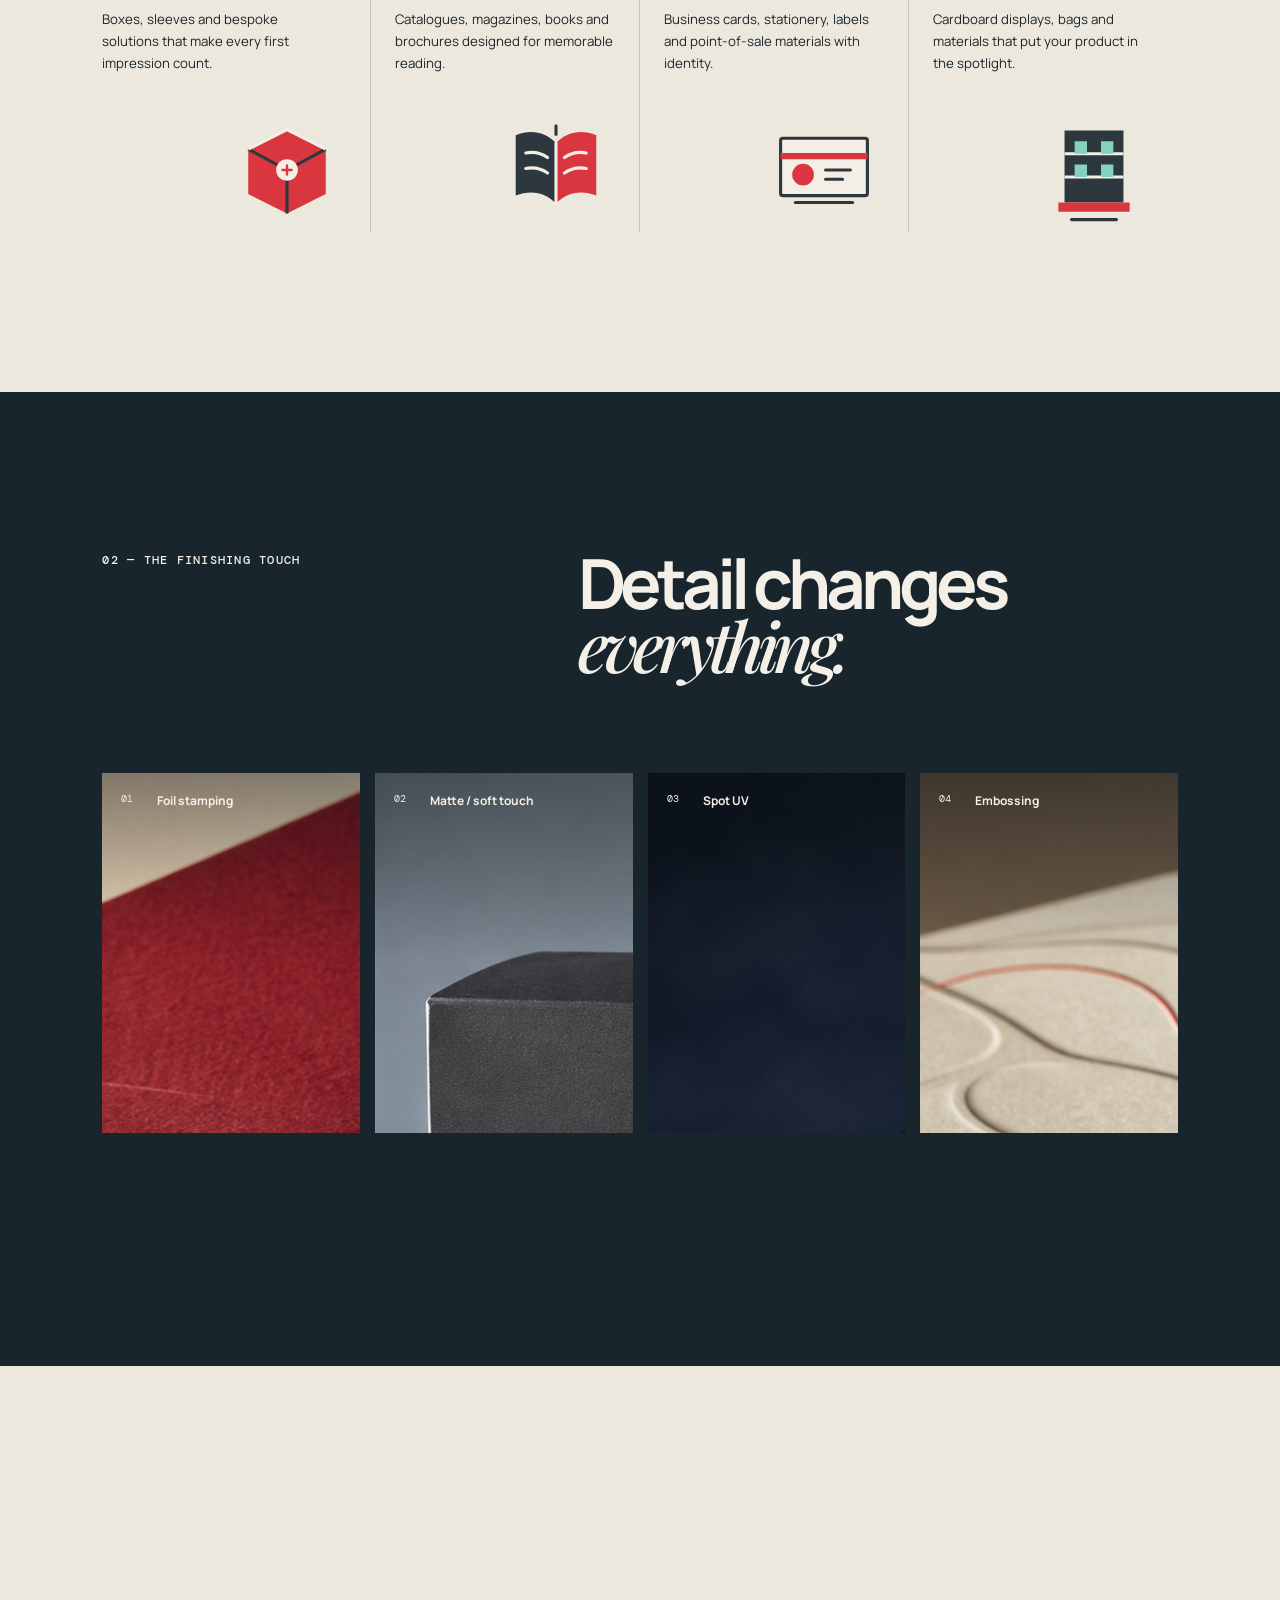
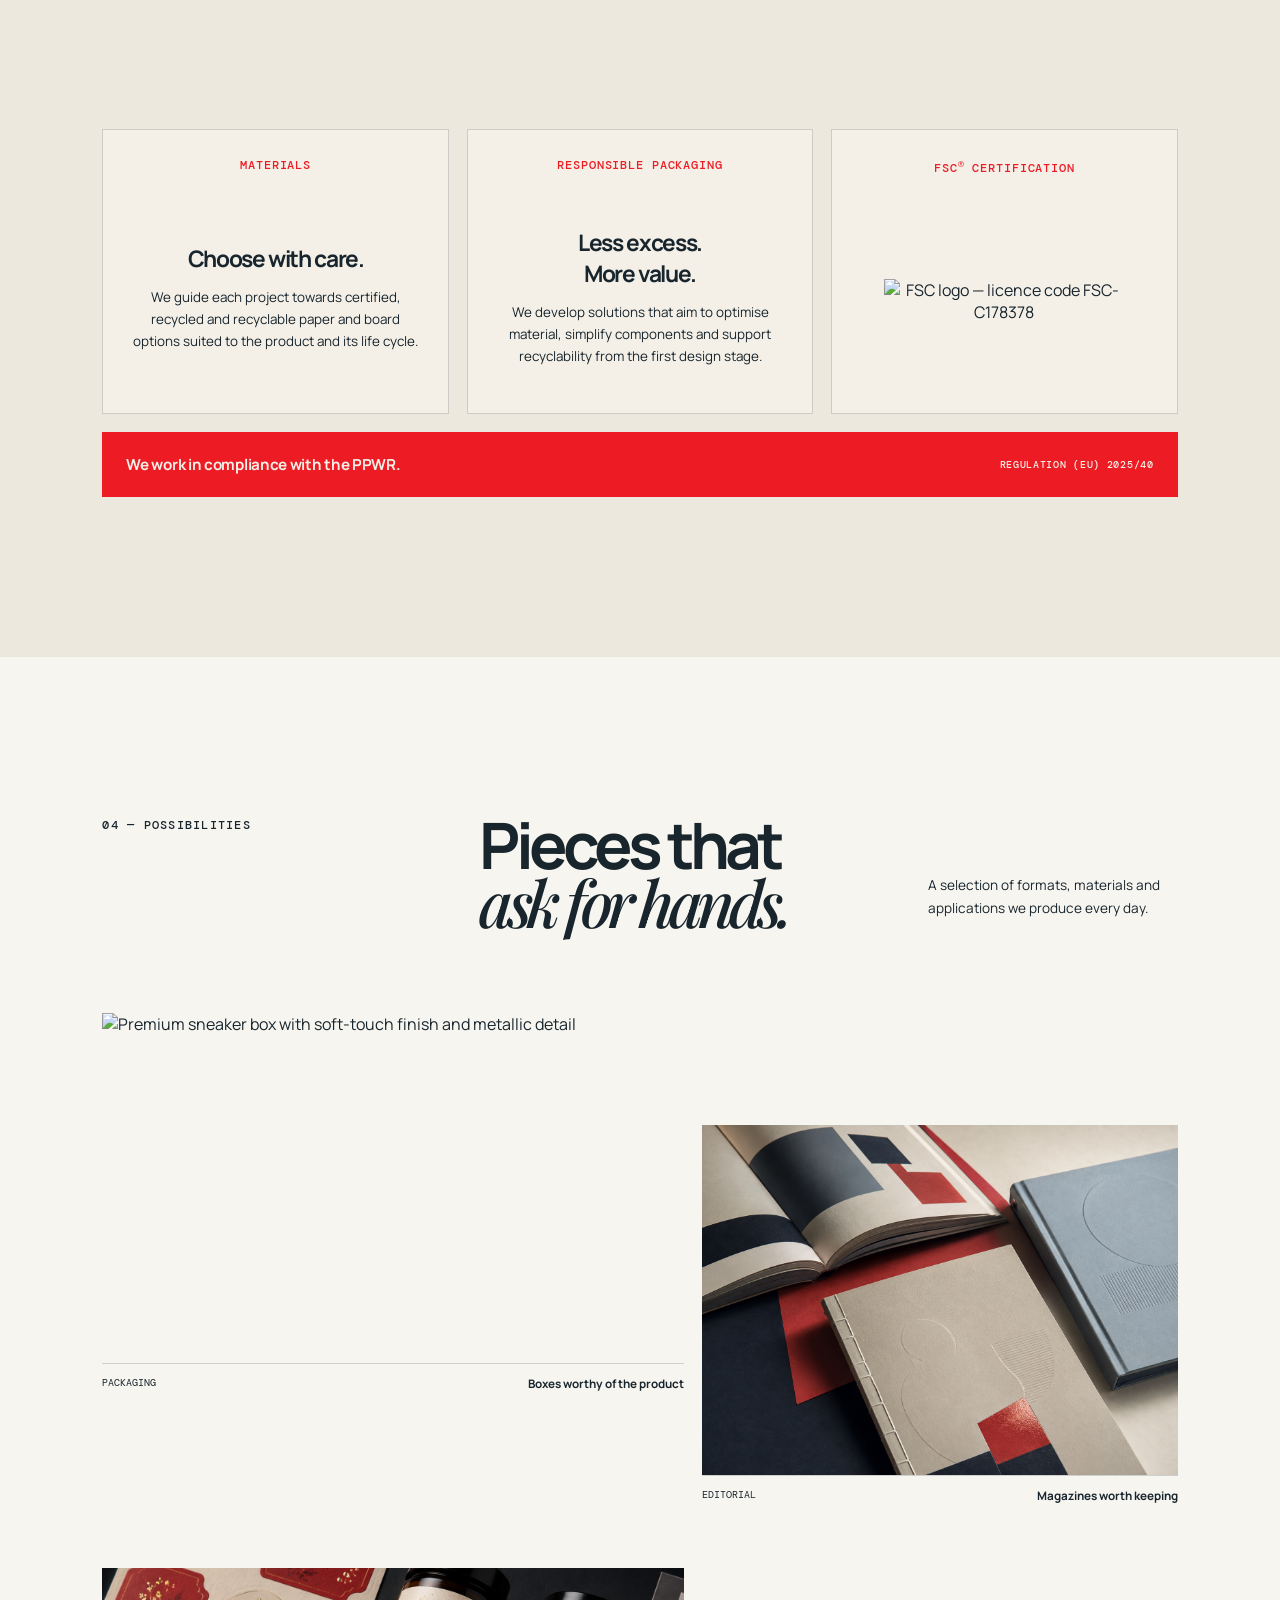
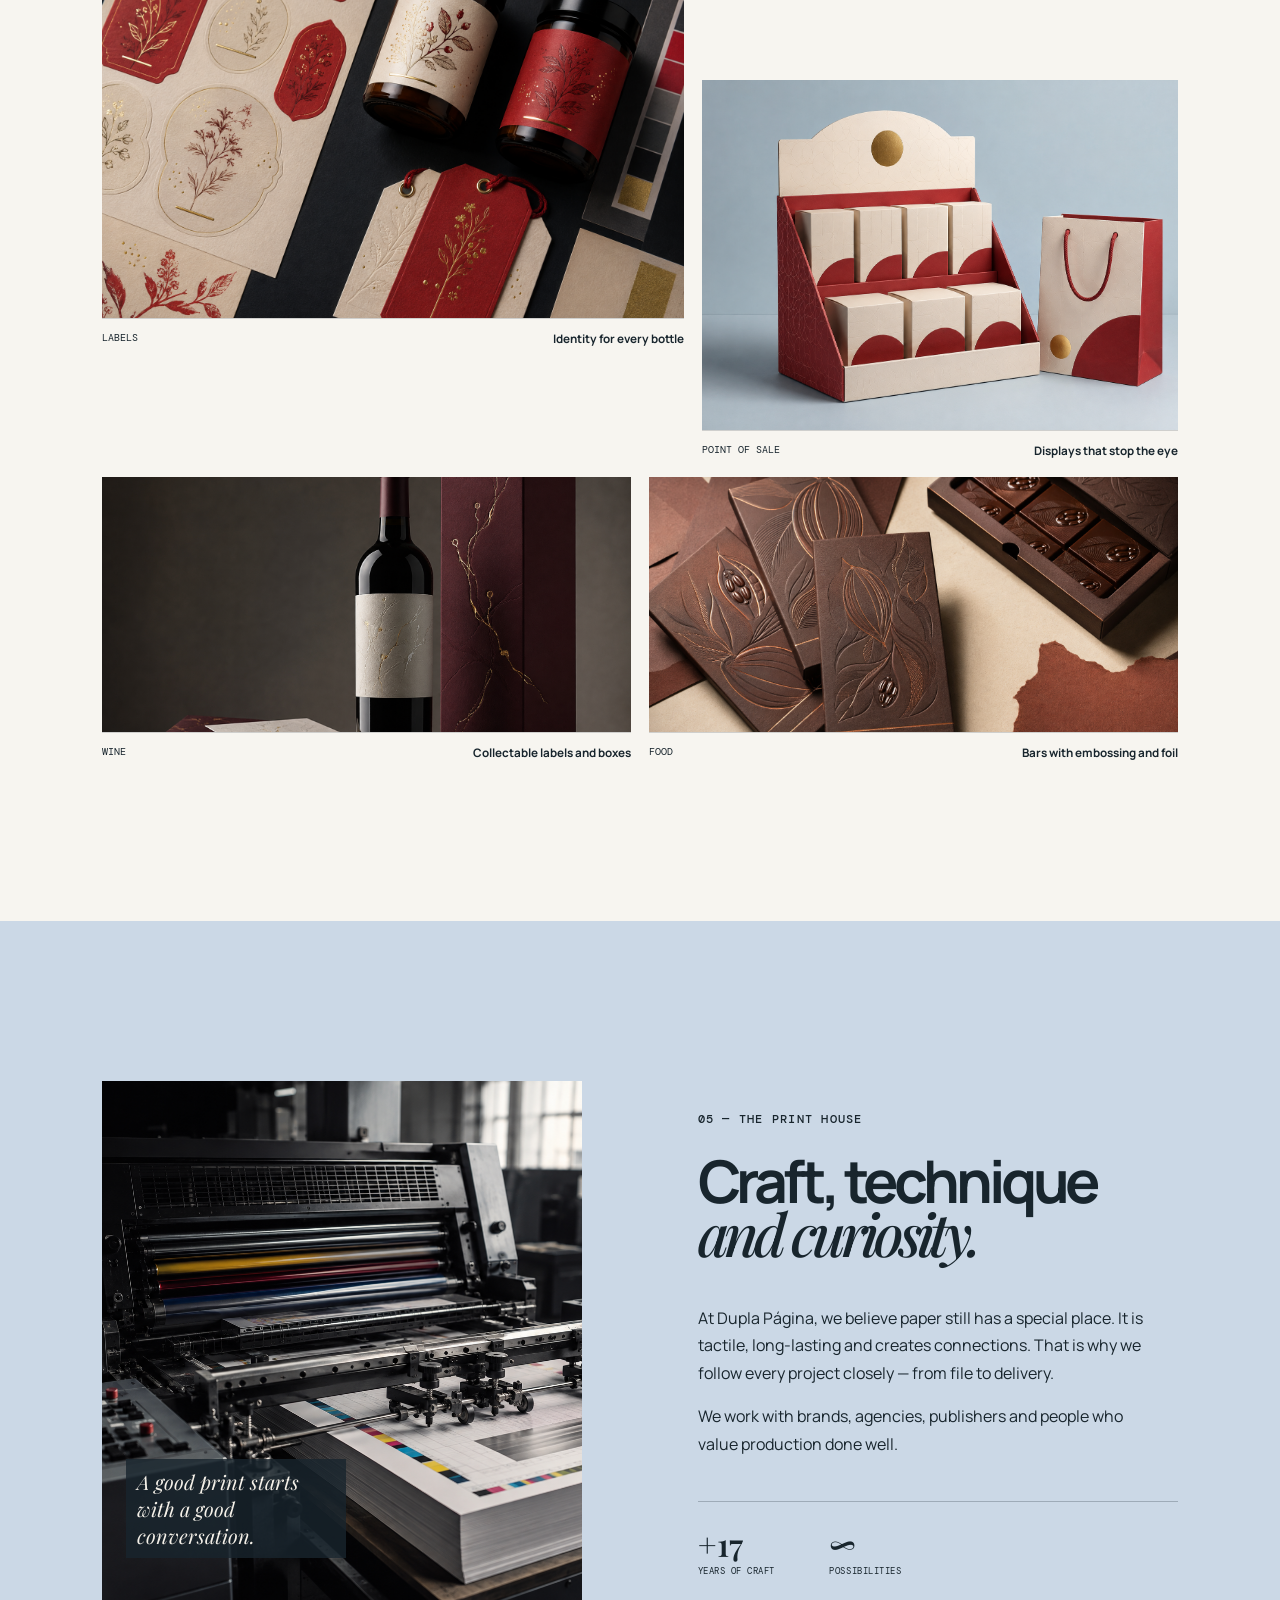
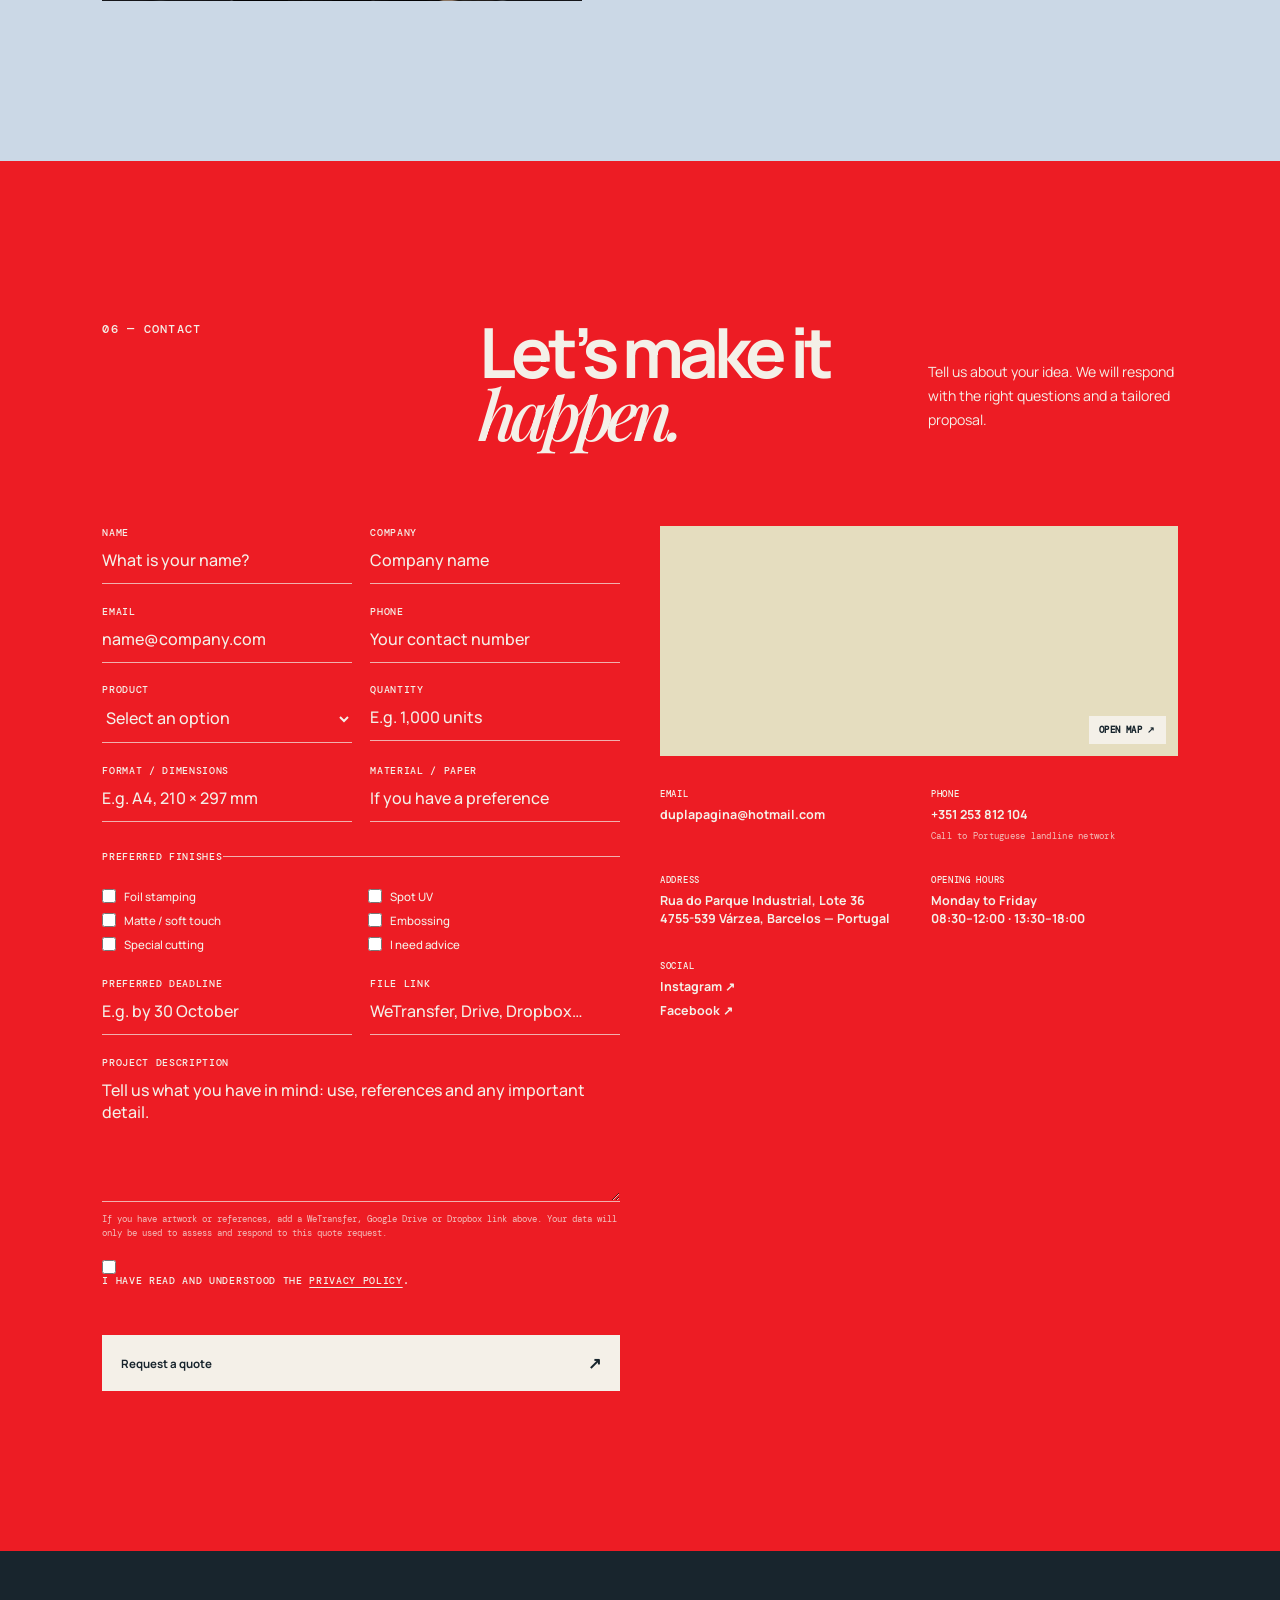
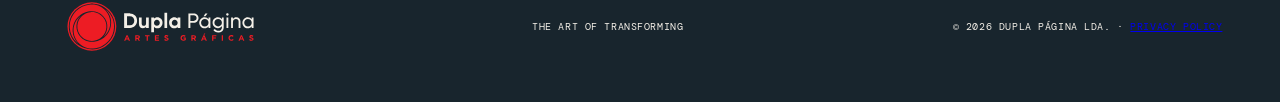
==== commit 292dae2f: "Add files via upload" ====
--- a/en/index.html
+++ b/en/index.html
@@ -15,36 +15,41 @@
     <script defer src="https://cloud.umami.is/script.js" data-website-id="6ad08e51-8793-4ea6-9a2f-28024bf5d9da"></script>
     <style>
       :root { --orange: #ed1c24; --acid: #79cfc0; }
+      .hero { background-image:radial-gradient(circle at 82% 12%,rgba(237,28,36,.075),transparent 34%),radial-gradient(circle at 16% 85%,rgba(121,207,192,.08),transparent 36%); background-size:125% 125%; animation:hero-background-drift 18s ease-in-out infinite alternate; }
+      @keyframes hero-background-drift { from { background-position:0% 0%; } to { background-position:100% 60%; } }
+      @media (prefers-reduced-motion: reduce) { .hero { animation:none; } }
       html { scroll-padding-top: 105px; }
       .site-header { position: sticky; top: 0; z-index: 30; transition: background .25s ease, box-shadow .25s ease, backdrop-filter .25s ease; }
       .site-header.is-scrolled { background: rgba(244,240,232,.74); box-shadow: 0 5px 18px rgba(24,37,45,.07); backdrop-filter: blur(10px); }
       .nav a { font-size: .88rem; }.nav .language-switch { padding:9px 12px; border:1px solid var(--ink); border-radius:999px; font:700 .67rem var(--mono); letter-spacing:.08em; transition:background .2s ease,color .2s ease,transform .2s ease; }.nav .language-switch:hover { background:var(--orange); color:var(--cream); border-color:var(--orange); transform:translateY(-2px); }
       .eyebrow { font-size: .78rem; }.scroll-prompt { font-size: .8rem; }.text-link { font-size: .94rem; }.marquee { color: var(--cream); }.marquee b { color: var(--ink); }.about { background:#cbd8e6; }.press-machine i { background:#79cfc0; }
       .official-logo,.footer-logo { display:block; line-height:0; }.official-logo img { display:block; width:218px; height:auto; }.footer-logo img { display:block; width:205px; height:auto; }
-      .hero-product-image,.portfolio-photo,.about-photo { display:block; width:100%; height:100%; object-fit:cover; }.hero-product-image { box-shadow:14px 19px 34px rgba(24,37,45,.19); }.hero-art .hero-number,.hero-art .art-caption { z-index:2; }.hero-art .art-caption { background:var(--cream); padding:7px 10px; }
+      .hero-product-image,.portfolio-photo,.about-photo { display:block; width:100%; height:100%; object-fit:cover; }.hero-product-image { box-shadow:14px 19px 34px rgba(24,37,45,.19); }.hero-art .hero-number,.hero-art .art-caption { z-index:2; }.hero-art .art-caption { background:var(--cream); padding:7px 10px; transform:none; font:500 .62rem var(--mono); font-style:normal; letter-spacing:.08em; text-transform:uppercase; }
       .service-icon { width:124px; height:124px; object-fit:contain; right:8%; }.finish-showcase { grid-template-columns:repeat(4,1fr); }.finish-photo { padding:0; }.finish-photo::after { content:''; position:absolute; inset:0; background:linear-gradient(180deg,rgba(10,16,20,.48),transparent 52%); pointer-events:none; }.finish-photo .finish-label { position:absolute; z-index:1; top:19px; left:19px; color:var(--cream); }
+      .sustainability{background:var(--paper)}.sustainability-heading{display:grid;grid-template-columns:1fr 1.2fr .7fr;gap:20px}.sustainability h2{margin:0;font-size:clamp(3rem,5.1vw,5.45rem);line-height:.91;letter-spacing:-.07em}.sustainability h2 em{font-family:var(--serif);font-weight:500;letter-spacing:-.09em}.sustainability-heading>p:last-child{align-self:end;margin:0;font-size:.9rem;line-height:1.7}.sustainability-grid{display:grid;grid-template-columns:1fr 1fr 1fr;gap:18px;margin-top:5rem}.sustainability-card{position:relative;display:flex;flex-direction:column;align-items:center;justify-content:center;min-height:285px;padding:58px 24px 24px;border:1px solid var(--line);background:var(--cream);text-align:center}.sustainability-card>span{position:absolute;top:27px;right:18px;left:18px;font:500 .78rem var(--mono);letter-spacing:.07em;text-transform:uppercase;color:var(--orange)}.sustainability-card h3{margin:18px 0 12px;font-size:1.42rem;letter-spacing:-.06em}.sustainability-card p{margin:0;max-width:285px;font-size:.84rem;line-height:1.65}.fsc-approval-card{justify-content:center;background:var(--cream);color:var(--ink);border-color:var(--line)}.fsc-approval-mark{display:grid;place-items:center;width:115px;height:115px;border:1px dashed rgba(244,240,232,.75);color:var(--cream);font:700 1.42rem var(--sans);letter-spacing:-.07em}.fsc-logo{display:block;width:min(100%,240px);height:auto;max-height:125px;margin:26px auto 0;object-fit:contain;object-position:center}.ppwr-note{display:flex;justify-content:space-between;align-items:center;gap:24px;margin-top:18px;padding:22px 24px;background:var(--orange);color:var(--cream)}.ppwr-note b{color:var(--cream);font-size:.95rem;letter-spacing:-.02em}.ppwr-note span{color:var(--cream);font:500 .62rem var(--mono);text-transform:uppercase;letter-spacing:.07em}
       .work-extra { display:grid; grid-template-columns:1fr 1fr; gap:18px; margin-top:18px; }.work-extra-item { overflow:hidden; }.work-extra-item img { display:block; width:100%; height:255px; object-fit:cover; }.about-image>p { z-index:1; padding:9px 11px; background:rgba(24,37,45,.8); }
       .form-row { display:grid; grid-template-columns:1fr 1fr; gap:18px; }.contact { color:var(--cream); }.contact .eyebrow,.contact .contact-top>p:last-child,.contact-form label,.contact-form input,.contact-form textarea,.contact-form input::placeholder,.contact-form textarea::placeholder,.details-grid a,.details-grid p { color:var(--cream); }.contact-form input,.contact-form textarea { border-color:rgba(244,240,232,.7); }
       .contact-form select { display:block; width:100%; padding:10px 0 12px; border:0; border-bottom:1px solid rgba(244,240,232,.7); border-radius:0; background:transparent; color:var(--cream); font:500 1rem var(--sans); outline:0; }.contact-form select option { color:var(--ink); }.contact-form fieldset { margin:7px 0 1.55rem; padding:14px 0 0; border:0; border-top:1px solid rgba(244,240,232,.7); }.contact-form legend { padding:0; font:500 .6rem var(--mono); letter-spacing:.07em; text-transform:uppercase; }.finish-options { display:grid; grid-template-columns:1fr 1fr; gap:9px 14px; margin-top:12px; }.finish-options label,.privacy-check { display:flex; align-items:center; gap:8px; margin:0; color:var(--cream); font:500 .72rem var(--sans); letter-spacing:0; text-transform:none; cursor:pointer; }.finish-options input,.privacy-check input { width:14px; height:14px; margin:0; accent-color:var(--cream); }.form-note { display:block; margin-top:-9px; color:rgba(244,240,232,.78); font:400 .56rem var(--mono); line-height:1.5; }.privacy-check { align-items:flex-start; margin-top:20px; line-height:1.45; }.privacy-check input { flex:0 0 auto; margin-top:2px; }.privacy-check a,.form-note a { color:var(--cream); text-decoration-thickness:1px; text-underline-offset:3px; }
       .button-light { background:var(--cream); color:var(--ink); }.map-placeholder { color:var(--ink); }.map-placeholder iframe { width:100%; height:100%; border:0; filter:saturate(.72) contrast(.96); }.map-link { position:absolute; right:12px; bottom:12px; z-index:2; padding:8px 10px; background:var(--cream); color:var(--ink); font:700 .57rem var(--mono); text-decoration:none; text-transform:uppercase; letter-spacing:.04em; }.phone-note { font:400 .54rem var(--mono); letter-spacing:.03em; opacity:.78; }.back-to-top { position:fixed; right:24px; bottom:24px; z-index:20; width:48px; height:48px; display:grid; place-items:center; background:var(--ink); color:var(--cream); border:1px solid rgba(244,240,232,.35); border-radius:50%; text-decoration:none; font:400 1.25rem var(--sans); box-shadow:0 8px 20px rgba(24,37,45,.22); }.back-to-top:hover { background:var(--orange); }
-      @media(max-width:760px){html{scroll-padding-top:84px}.official-logo img{width:185px}.work-extra{grid-template-columns:1fr}.work-extra-item img{height:235px}.finish-showcase{grid-template-columns:1fr 1fr}.finish-card{height:245px}.form-row,.finish-options{grid-template-columns:1fr;gap:0}}
+      @media(max-width:760px){html{scroll-padding-top:84px}.official-logo img{width:185px}.work-extra{grid-template-columns:1fr}.work-extra-item img{height:235px}.finish-showcase{grid-template-columns:1fr 1fr}.finish-card{height:245px}.form-row,.finish-options,.sustainability-heading,.sustainability-grid{grid-template-columns:1fr;gap:0}.sustainability-grid{margin-top:3rem;gap:18px}.sustainability-card{min-height:230px}.ppwr-note{display:block}.ppwr-note span{display:block;margin-top:8px}}
     </style>
   </head>
-  <body>
+  <body id="top">
     <div class="page-noise" aria-hidden="true"></div>
-    <header class="site-header" id="top">
+    <header class="site-header">
       <a class="official-logo" href="#top" aria-label="Dupla Página home"><img src="../assets/dupla-pagina-logo.svg" alt="Dupla Página — Graphic Arts" /></a>
       <button class="menu-toggle" aria-label="Open menu" aria-expanded="false"><span></span><span></span></button>
       <nav class="nav" aria-label="Main navigation"><a href="#services">SERVICES</a><a href="#portfolio">PORTFOLIO</a><a href="#about">ABOUT US</a><a href="#contact" class="nav-contact">Talk to us <span>↗</span></a><a href="../index.html" class="language-switch" lang="pt-PT" hreflang="pt-PT" aria-label="Ver website em português">PT</a></nav>
     </header>
     <main>
-      <section class="hero"><div class="hero-copy reveal"><p class="eyebrow">Graphic arts · since 2009</p><h1>Ideas that<br /><em>stay on paper.</em></h1><p class="hero-text">From the first proof to the last fold, we give form to brands that want to be touched, seen and remembered.</p><a href="#contact" class="button button-dark">Start a project <span>↘</span></a></div><div class="hero-art reveal"><div class="hero-number">01</div><img class="hero-product-image" src="../assets/portfolio-premium-box.png" alt="Premium box with gold foil" /><p class="art-caption">Paper. ink. precision.</p></div><a href="#services" class="scroll-prompt"><span></span>Discover</a></section>
+      <section class="hero"><div class="hero-copy reveal"><p class="eyebrow">Graphic arts · since 2009</p><h1>Ideas that<br /><em>stay on paper.</em></h1><p class="hero-text">From the first proof to the last fold, we give form to brands that want to be touched, seen and remembered.</p><a href="#contact" class="button button-dark">Start a project <span>↘</span></a></div><div class="hero-art reveal"><div class="hero-number">01</div><img class="hero-product-image" src="../assets/hero-premium-collection-v2.png" alt="Premium collection of packaging, paper bag, tags, cards, envelope and letterhead" /><p class="art-caption">MATERIAL. DETAIL. DISTINCTION.</p></div><a href="#services" class="scroll-prompt"><span></span>Discover</a></section>
       <section class="marquee" aria-label="Key services"><div class="marquee-inner">OFFSET PRINTING <b>✳</b> PACKAGING <b>✳</b> LABELS <b>✳</b> BOXES <b>✳</b> BAGS <b>✳</b> CATALOGUES <b>✳</b> MAGAZINES <b>✳</b> BOOKS <b>✳</b> DISPLAYS <b>✳</b> CARDS <b>✳</b> FOIL STAMPING <b>✳</b> SPOT UV <b>✳</b> EMBOSSING <b>✳</b> OFFSET PRINTING <b>✳</b> PACKAGING <b>✳</b> LABELS <b>✳</b> BOXES <b>✳</b> BAGS <b>✳</b> CATALOGUES <b>✳</b> MAGAZINES <b>✳</b> BOOKS <b>✳</b> DISPLAYS <b>✳</b> CARDS <b>✳</b> FOIL STAMPING <b>✳</b> SPOT UV <b>✳</b> EMBOSSING <b>✳</b></div></section>
       <section class="intro section-pad" id="services"><p class="eyebrow reveal">01 — What we do</p><div class="intro-grid"><h2 class="reveal">Printing with<br /><em>presence.</em></h2><div class="intro-text reveal"><p>We partner with people who take presentation seriously. We combine offset printing, carefully chosen materials and finishes that make every piece distinctive.</p><a href="#contact" class="text-link">Request a quote <span>→</span></a></div></div><div class="service-list"><article class="service-card reveal"><span>01</span><h3>Packaging</h3><p>Boxes, sleeves and bespoke solutions that make every first impression count.</p><img class="service-icon" src="../assets/packaging.svg" alt="Packaging box icon" /></article><article class="service-card reveal"><span>02</span><h3>Editorial</h3><p>Catalogues, magazines, books and brochures designed for memorable reading.</p><img class="service-icon" src="../assets/editorial.svg" alt="Editorial publication icon" /></article><article class="service-card reveal"><span>03</span><h3>Brand on paper</h3><p>Business cards, stationery, labels and point-of-sale materials with identity.</p><img class="service-icon" src="../assets/marca-no-papel.svg" alt="Brand stationery icon" /></article><article class="service-card reveal"><span>04</span><h3>Display</h3><p>Cardboard displays, bags and materials that put your product in the spotlight.</p><img class="service-icon" src="../assets/exposicao.svg" alt="Display icon" /></article></div></section>
       <section class="finishes section-pad"><div class="finishes-title reveal"><p class="eyebrow">02 — The finishing touch</p><h2>Detail changes <em>everything.</em></h2></div><div class="finish-showcase"><div class="finish-card finish-photo reveal"><img src="../assets/finish-gold-foil.png" alt="Gold foil on premium card" /><div class="finish-label"><span>01</span><b>Foil stamping</b></div></div><div class="finish-card finish-photo reveal"><img src="../assets/finish-soft-touch.png" alt="Soft touch laminate on premium packaging" /><div class="finish-label"><span>02</span><b>Matte / soft touch</b></div></div><div class="finish-card finish-photo reveal"><img src="../assets/finish-spot-uv.png" alt="Spot UV on premium packaging" /><div class="finish-label"><span>03</span><b>Spot UV</b></div></div><div class="finish-card finish-photo reveal"><img src="../assets/finish-high-emboss.png" alt="Embossing on premium card" /><div class="finish-label"><span>04</span><b>Embossing</b></div></div></div><div class="finish-footer reveal"><p>Matte or gloss lamination, spot UV, blind embossing, special cutting and much more.</p><a href="#contact" class="text-link">Explore finishes <span>→</span></a></div></section>
-      <section class="work section-pad" id="portfolio"><div class="work-heading reveal"><p class="eyebrow">03 — Possibilities</p><h2>Pieces that<br /><em>ask for hands.</em></h2><p>A selection of formats, materials and applications we produce every day.</p></div><div class="work-grid"><article class="work-item item-packaging reveal"><div class="project-art"><img class="portfolio-photo" src="../assets/portfolio-premium-box.png" alt="Premium box with embossing and gold" /></div><div class="work-meta"><span>Packaging</span><b>Boxes that open stories</b></div></article><article class="work-item item-editorial reveal"><div class="project-art"><img class="portfolio-photo" src="../assets/portfolio-editorial.png" alt="Premium magazines and books" /></div><div class="work-meta"><span>Editorial</span><b>Magazines worth keeping</b></div></article><article class="work-item item-labels reveal"><div class="project-art"><img class="portfolio-photo" src="../assets/portfolio-labels.png" alt="Premium labels with spot UV" /></div><div class="work-meta"><span>Labels</span><b>Identity for every bottle</b></div></article><article class="work-item item-display reveal"><div class="project-art"><img class="portfolio-photo" src="../assets/portfolio-display.png" alt="Cardboard display and printed bag" /></div><div class="work-meta"><span>Point of sale</span><b>Displays that stop the eye</b></div></article></div><div class="work-extra"><article class="work-extra-item reveal"><img src="../assets/portfolio-wine.png" alt="Wine bottle with label and premium box" /><div class="work-meta"><span>Wine</span><b>Collectable labels and boxes</b></div></article><article class="work-extra-item reveal"><img src="../assets/portfolio-chocolate.png" alt="Chocolate bars with cocoa embossing" /><div class="work-meta"><span>Food</span><b>Bars with embossing and foil</b></div></article></div></section>
-      <section class="about section-pad" id="about"><div class="about-image reveal"><img class="about-photo" src="../assets/about-offset-press.png" alt="Offset press in production" /><p>A good print starts with a good conversation.</p></div><div class="about-copy reveal"><p class="eyebrow">04 — The print house</p><h2>Craft, technique<br /><em>and curiosity.</em></h2><p>At Dupla Página, we believe paper still has a special place. It is tactile, long-lasting and creates connections. That is why we follow every project closely — from file to delivery.</p><p>We work with brands, agencies, publishers and people who value production done well.</p><div class="stats"><div><b>+17</b><span>years of craft</span></div><div><b>∞</b><span>possibilities</span></div></div></div></section>
-      <section class="contact section-pad" id="contact"><div class="contact-top reveal"><p class="eyebrow">05 — Contact</p><h2>Let’s make it<br /><em>happen.</em></h2><p>Tell us about your idea. We will respond with the right questions and a tailored proposal.</p></div><div class="contact-grid"><form class="contact-form reveal" action="https://formsubmit.co/duplapagina@hotmail.com" method="POST"><input type="hidden" name="_subject" value="New website enquiry — Dupla Página" /><input type="hidden" name="_template" value="table" /><input type="hidden" name="_captcha" value="false" /><input type="hidden" name="_next" value="https://www.duplapagina.pt/en/thank-you.html" /><div class="form-row"><label>Name<input required name="name" type="text" placeholder="What is your name?" /></label><label>Company<input name="company" type="text" placeholder="Company name" /></label></div><div class="form-row"><label>Email<input required name="email" type="email" placeholder="name@company.com" /></label><label>Phone<input name="phone" type="tel" placeholder="Your contact number" /></label></div><div class="form-row"><label>Product<select required name="product_type"><option value="" selected disabled>Select an option</option><option>Packaging / boxes</option><option>Labels and stickers</option><option>Magazines, books or catalogues</option><option>Business cards and stationery</option><option>Displays and point of sale</option><option>Bags and other</option></select></label><label>Quantity<input name="quantity" type="text" placeholder="E.g. 1,000 units" /></label></div><div class="form-row"><label>Format / dimensions<input name="format" type="text" placeholder="E.g. A4, 210 × 297 mm" /></label><label>Material / paper<input name="material" type="text" placeholder="If you have a preference" /></label></div><fieldset><legend>Preferred finishes</legend><div class="finish-options"><label><input name="finishes[]" type="checkbox" value="Foil stamping" />Foil stamping</label><label><input name="finishes[]" type="checkbox" value="Spot UV" />Spot UV</label><label><input name="finishes[]" type="checkbox" value="Matte / soft touch" />Matte / soft touch</label><label><input name="finishes[]" type="checkbox" value="Embossing" />Embossing</label><label><input name="finishes[]" type="checkbox" value="Special cutting" />Special cutting</label><label><input name="finishes[]" type="checkbox" value="Need advice" />I need advice</label></div></fieldset><div class="form-row"><label>Preferred deadline<input name="deadline" type="text" placeholder="E.g. by 30 October" /></label><label>File link<input name="file_link" type="url" placeholder="WeTransfer, Drive, Dropbox…" /></label></div><label>Project description<textarea required name="message" rows="5" placeholder="Tell us what you have in mind: use, references and any important detail."></textarea></label><small class="form-note">If you have artwork or references, add a WeTransfer, Google Drive or Dropbox link above. Your data will only be used to assess and respond to this quote request.</small><label class="privacy-check"><input required name="privacy_acknowledgement" type="checkbox" value="I have read and understood the Privacy Policy" /><span>I have read and understood the <a href="privacy-policy.html" target="_blank" rel="noopener">Privacy Policy</a>.</span></label><button class="button button-light" type="submit">Request a quote <span>↗</span></button></form><div class="contact-details reveal"><div class="map-placeholder"><iframe title="Dupla Página map" src="https://www.google.com/maps?q=Rua%20do%20Parque%20Industrial%2C%20Lote%2036%2C%204755-539%20V%C3%A1rzea%2C%20Barcelos%2C%20Portugal&amp;output=embed" loading="lazy"></iframe><a class="map-link" href="https://www.google.com/maps/search/?api=1&amp;query=Rua%20do%20Parque%20Industrial%2C%20Lote%2036%2C%204755-539%20V%C3%A1rzea%2C%20Barcelos%2C%20Portugal" target="_blank" rel="noopener">Open map ↗</a></div><div class="details-grid"><div><span>Email</span><a href="mailto:duplapagina@hotmail.com">duplapagina@hotmail.com</a></div><div><span>Phone</span><a href="tel:+351253812104">+351 253 812 104</a><small class="phone-note">Call to Portuguese landline network</small></div><div><span>Address</span><p>Rua do Parque Industrial, Lote 36<br />4755-539 Várzea, Barcelos — Portugal</p></div><div><span>Opening hours</span><p>Monday to Friday<br />08:30–12:00 · 13:30–18:00</p></div><div><span>Social</span><a href="https://instagram.com/duplapagina" target="_blank" rel="noopener">Instagram ↗</a><a href="https://facebook.com/duplapagina" target="_blank" rel="noopener">Facebook ↗</a></div></div></div></div></section>
+      <section class="sustainability section-pad" id="sustainability"><div class="sustainability-heading reveal"><p class="eyebrow">03 — Sustainability</p><h2>Printing better<br /><em>for the future.</em></h2><p>We combine technical knowledge, responsible materials and production choices that reduce environmental impact without taking strength away from the packaging.</p></div><div class="sustainability-grid"><article class="sustainability-card reveal"><span>Materials</span><h3>Choose with care.</h3><p>We guide each project towards certified, recycled and recyclable paper and board options suited to the product and its life cycle.</p></article><article class="sustainability-card reveal"><span>Responsible packaging</span><h3>Less excess.<br />More value.</h3><p>We develop solutions that aim to optimise material, simplify components and support recyclability from the first design stage.</p></article><article class="sustainability-card fsc-approval-card reveal"><span>FSC<sup>®</sup> certification</span><img class="fsc-logo" src="../assets/fsc-logo-en.svg" alt="FSC logo — licence code FSC-C178378" /></article></div><div class="ppwr-note reveal"><b>We work in compliance with the PPWR.</b><span>Regulation (EU) 2025/40</span></div></section>
+      <section class="work section-pad" id="portfolio"><div class="work-heading reveal"><p class="eyebrow">04 — Possibilities</p><h2>Pieces that<br /><em>ask for hands.</em></h2><p>A selection of formats, materials and applications we produce every day.</p></div><div class="work-grid"><article class="work-item item-packaging reveal"><div class="project-art"><img class="portfolio-photo" src="../assets/portfolio-sneaker-box.png" alt="Premium sneaker box with soft-touch finish and metallic detail" /></div><div class="work-meta"><span>Packaging</span><b>Boxes worthy of the product</b></div></article><article class="work-item item-editorial reveal"><div class="project-art"><img class="portfolio-photo" src="../assets/portfolio-editorial.png" alt="Premium magazines and books" /></div><div class="work-meta"><span>Editorial</span><b>Magazines worth keeping</b></div></article><article class="work-item item-labels reveal"><div class="project-art"><img class="portfolio-photo" src="../assets/portfolio-labels.png" alt="Premium labels with spot UV" /></div><div class="work-meta"><span>Labels</span><b>Identity for every bottle</b></div></article><article class="work-item item-display reveal"><div class="project-art"><img class="portfolio-photo" src="../assets/portfolio-display.png" alt="Cardboard display and printed bag" /></div><div class="work-meta"><span>Point of sale</span><b>Displays that stop the eye</b></div></article></div><div class="work-extra"><article class="work-extra-item reveal"><img src="../assets/portfolio-wine.png" alt="Wine bottle with label and premium box" /><div class="work-meta"><span>Wine</span><b>Collectable labels and boxes</b></div></article><article class="work-extra-item reveal"><img src="../assets/portfolio-chocolate.png" alt="Chocolate bars with cocoa embossing" /><div class="work-meta"><span>Food</span><b>Bars with embossing and foil</b></div></article></div></section>
+      <section class="about section-pad" id="about"><div class="about-image reveal"><img class="about-photo" src="../assets/about-offset-press.png" alt="Offset press in production" /><p>A good print starts with a good conversation.</p></div><div class="about-copy reveal"><p class="eyebrow">05 — The print house</p><h2>Craft, technique<br /><em>and curiosity.</em></h2><p>At Dupla Página, we believe paper still has a special place. It is tactile, long-lasting and creates connections. That is why we follow every project closely — from file to delivery.</p><p>We work with brands, agencies, publishers and people who value production done well.</p><div class="stats"><div><b>+17</b><span>years of craft</span></div><div><b>∞</b><span>possibilities</span></div></div></div></section>
+      <section class="contact section-pad" id="contact"><div class="contact-top reveal"><p class="eyebrow">06 — Contact</p><h2>Let’s make it<br /><em>happen.</em></h2><p>Tell us about your idea. We will respond with the right questions and a tailored proposal.</p></div><div class="contact-grid"><form class="contact-form reveal" action="https://formsubmit.co/duplapagina@hotmail.com" method="POST"><input type="hidden" name="_subject" value="New website enquiry — Dupla Página" /><input type="hidden" name="_template" value="table" /><input type="hidden" name="_captcha" value="false" /><input type="hidden" name="_next" value="https://www.duplapagina.pt/en/thank-you.html" /><div class="form-row"><label>Name<input required name="name" type="text" placeholder="What is your name?" /></label><label>Company<input name="company" type="text" placeholder="Company name" /></label></div><div class="form-row"><label>Email<input required name="email" type="email" placeholder="name@company.com" /></label><label>Phone<input name="phone" type="tel" placeholder="Your contact number" /></label></div><div class="form-row"><label>Product<select required name="product_type"><option value="" selected disabled>Select an option</option><option>Packaging / boxes</option><option>Labels and stickers</option><option>Magazines, books or catalogues</option><option>Business cards and stationery</option><option>Displays and point of sale</option><option>Bags and other</option></select></label><label>Quantity<input name="quantity" type="text" placeholder="E.g. 1,000 units" /></label></div><div class="form-row"><label>Format / dimensions<input name="format" type="text" placeholder="E.g. A4, 210 × 297 mm" /></label><label>Material / paper<input name="material" type="text" placeholder="If you have a preference" /></label></div><fieldset><legend>Preferred finishes</legend><div class="finish-options"><label><input name="finishes[]" type="checkbox" value="Foil stamping" />Foil stamping</label><label><input name="finishes[]" type="checkbox" value="Spot UV" />Spot UV</label><label><input name="finishes[]" type="checkbox" value="Matte / soft touch" />Matte / soft touch</label><label><input name="finishes[]" type="checkbox" value="Embossing" />Embossing</label><label><input name="finishes[]" type="checkbox" value="Special cutting" />Special cutting</label><label><input name="finishes[]" type="checkbox" value="Need advice" />I need advice</label></div></fieldset><div class="form-row"><label>Preferred deadline<input name="deadline" type="text" placeholder="E.g. by 30 October" /></label><label>File link<input name="file_link" type="url" placeholder="WeTransfer, Drive, Dropbox…" /></label></div><label>Project description<textarea required name="message" rows="5" placeholder="Tell us what you have in mind: use, references and any important detail."></textarea></label><small class="form-note">If you have artwork or references, add a WeTransfer, Google Drive or Dropbox link above. Your data will only be used to assess and respond to this quote request.</small><label class="privacy-check"><input required name="privacy_acknowledgement" type="checkbox" value="I have read and understood the Privacy Policy" /><span>I have read and understood the <a href="privacy-policy.html" target="_blank" rel="noopener">Privacy Policy</a>.</span></label><button class="button button-light" type="submit">Request a quote <span>↗</span></button></form><div class="contact-details reveal"><div class="map-placeholder"><iframe title="Dupla Página map" src="https://www.google.com/maps?q=Rua%20do%20Parque%20Industrial%2C%20Lote%2036%2C%204755-539%20V%C3%A1rzea%2C%20Barcelos%2C%20Portugal&amp;output=embed" loading="lazy"></iframe><a class="map-link" href="https://www.google.com/maps/search/?api=1&amp;query=Rua%20do%20Parque%20Industrial%2C%20Lote%2036%2C%204755-539%20V%C3%A1rzea%2C%20Barcelos%2C%20Portugal" target="_blank" rel="noopener">Open map ↗</a></div><div class="details-grid"><div><span>Email</span><a href="mailto:duplapagina@hotmail.com">duplapagina@hotmail.com</a></div><div><span>Phone</span><a href="tel:+351253812104">+351 253 812 104</a><small class="phone-note">Call to Portuguese landline network</small></div><div><span>Address</span><p>Rua do Parque Industrial, Lote 36<br />4755-539 Várzea, Barcelos — Portugal</p></div><div><span>Opening hours</span><p>Monday to Friday<br />08:30–12:00 · 13:30–18:00</p></div><div><span>Social</span><a href="https://instagram.com/duplapagina" target="_blank" rel="noopener">Instagram ↗</a><a href="https://facebook.com/duplapagina" target="_blank" rel="noopener">Facebook ↗</a></div></div></div></div></section>
     </main>
     <a class="back-to-top" href="#top" aria-label="Back to top" title="Back to top">↑</a>
     <footer><a class="footer-logo" href="#top" aria-label="Dupla Página home"><img src="../assets/dupla-pagina-logo-footer.svg" alt="Dupla Página — Graphic Arts" /></a><p>The Art of transforming</p><span>© <span id="year"></span> Dupla Página Lda. · <a href="privacy-policy.html">Privacy Policy</a></span></footer>
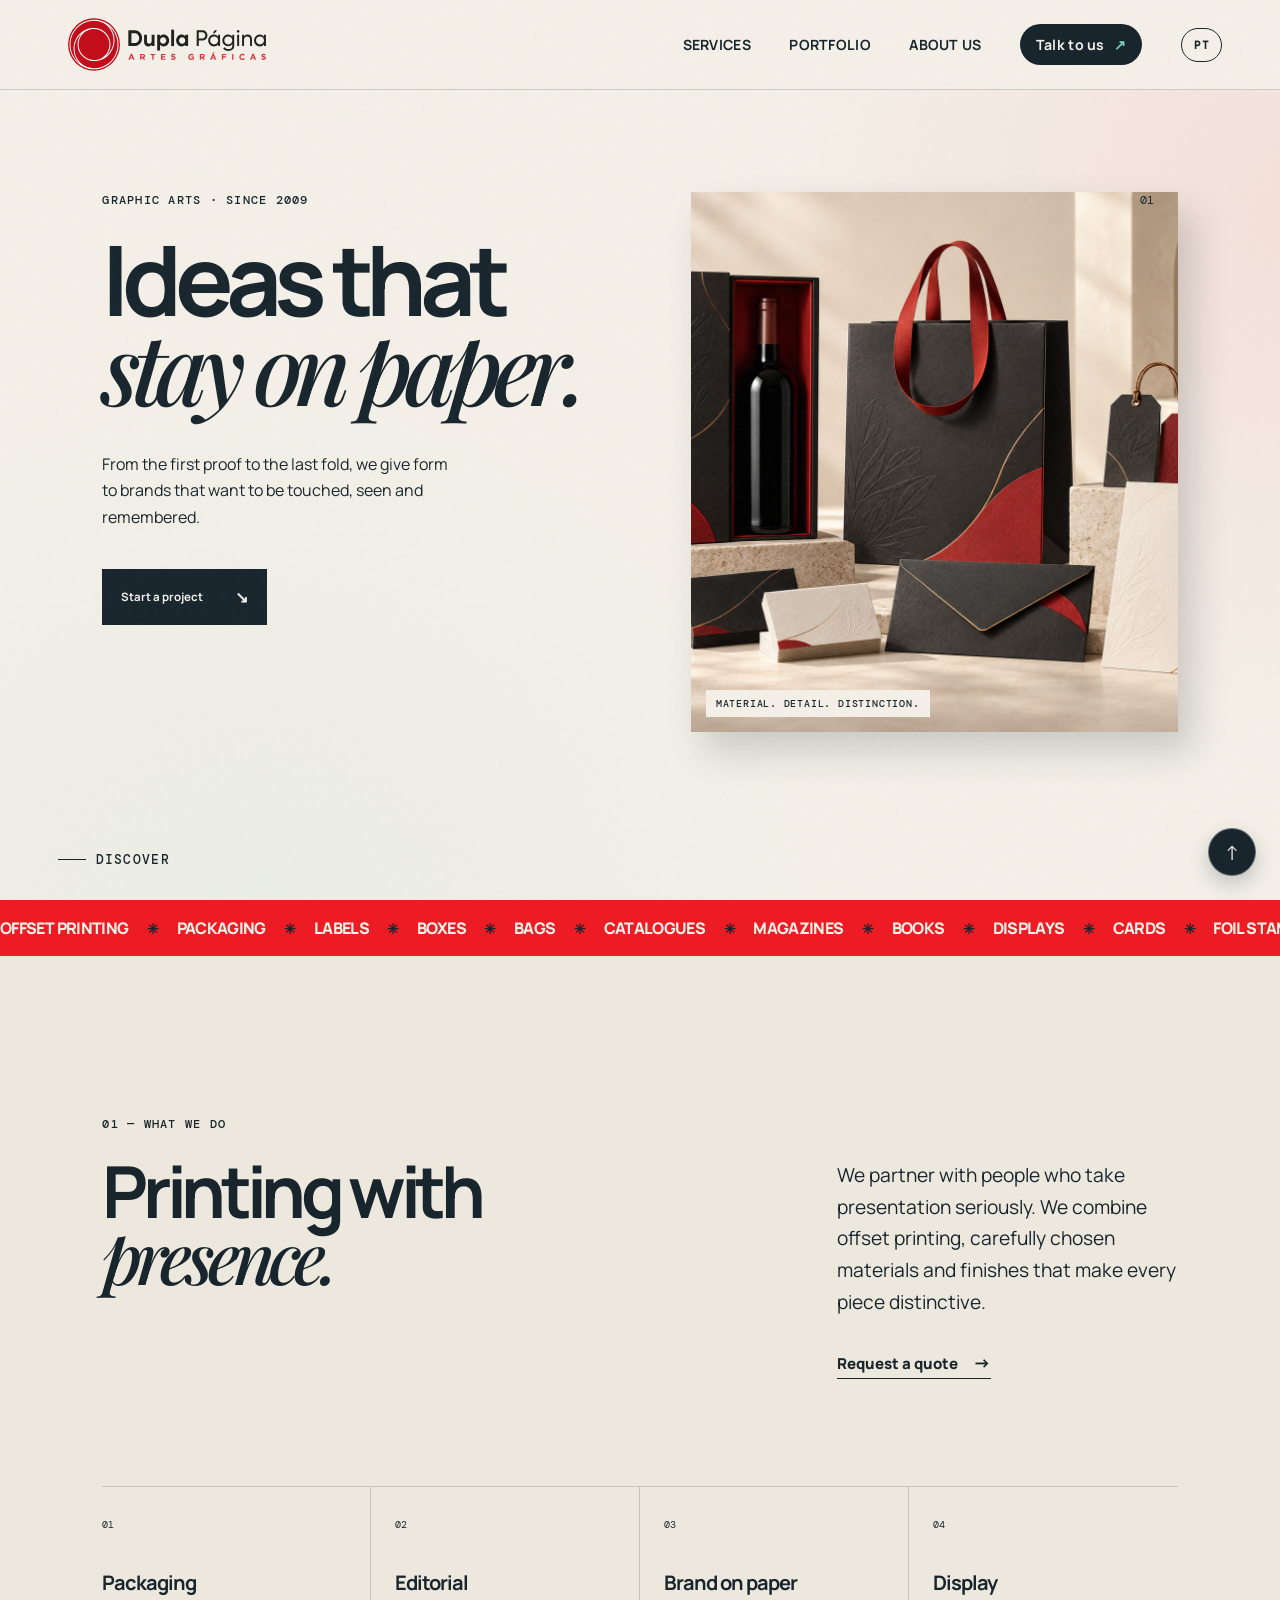
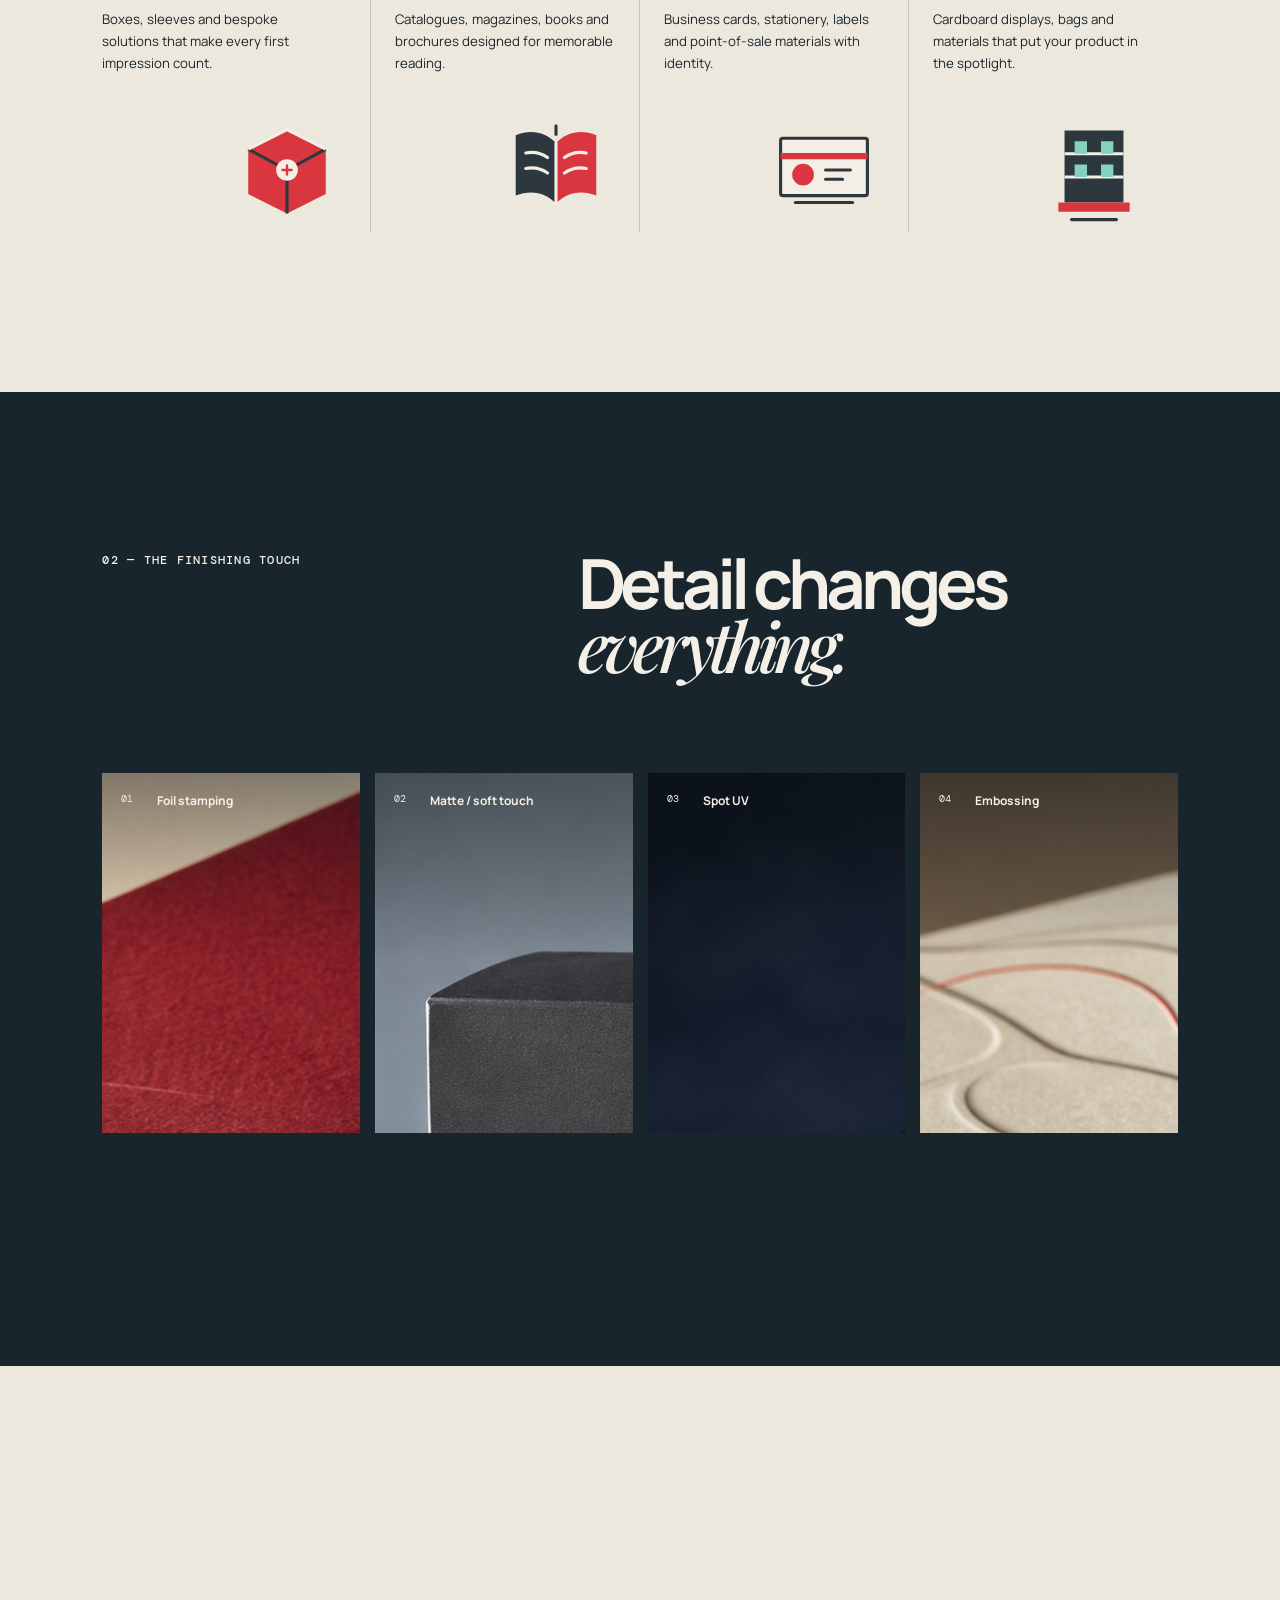
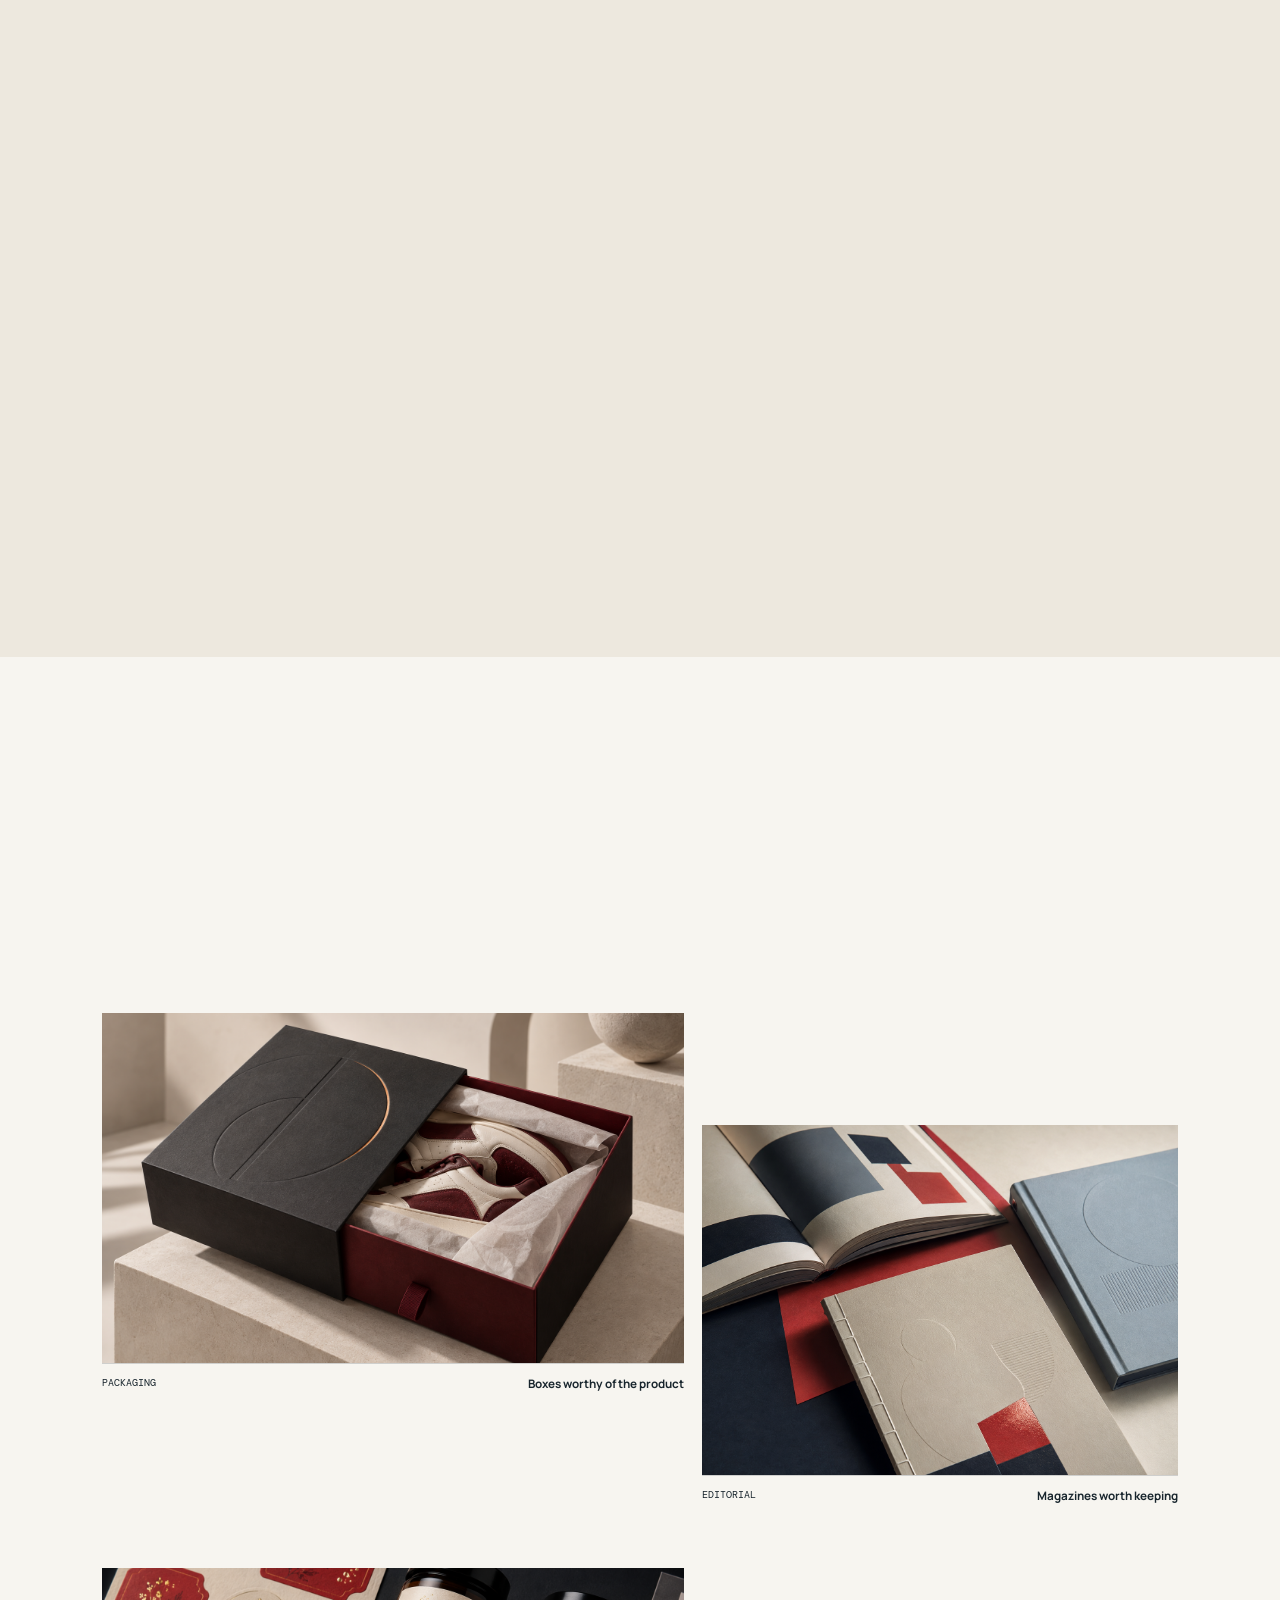
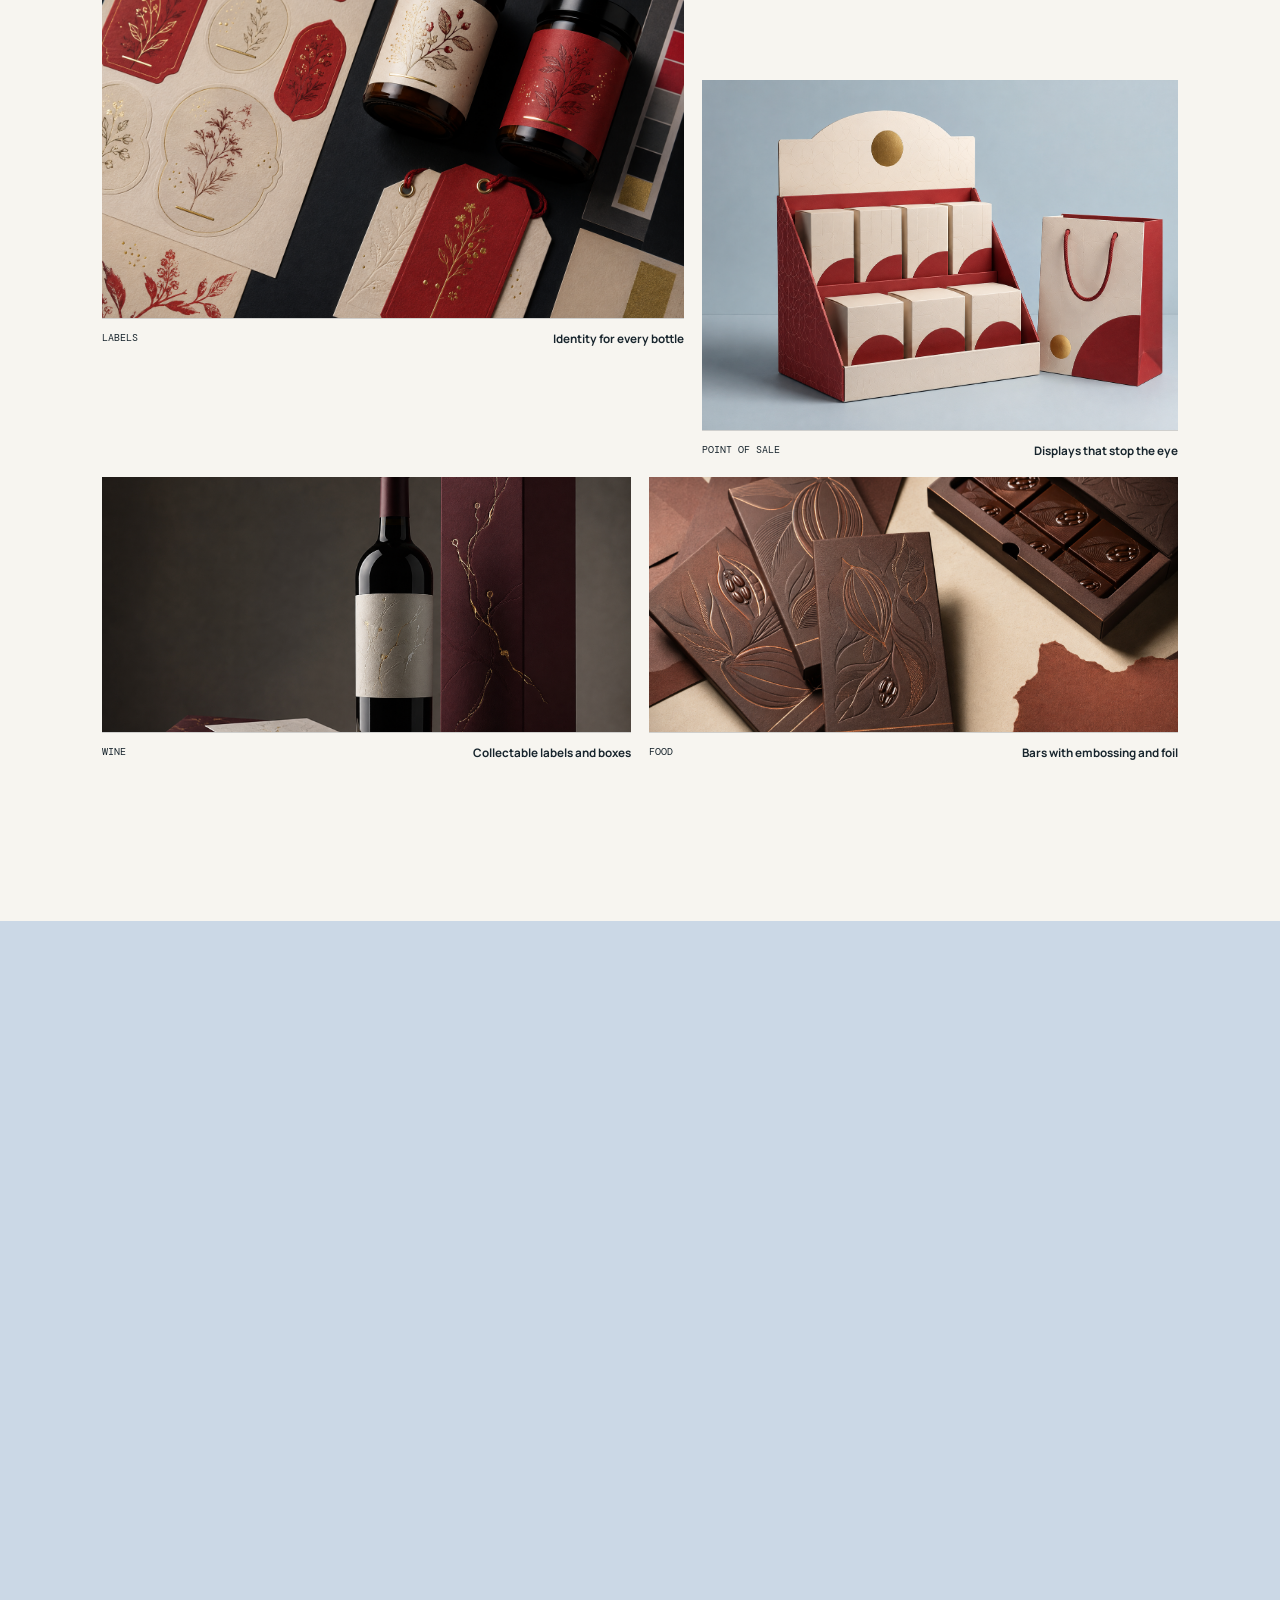
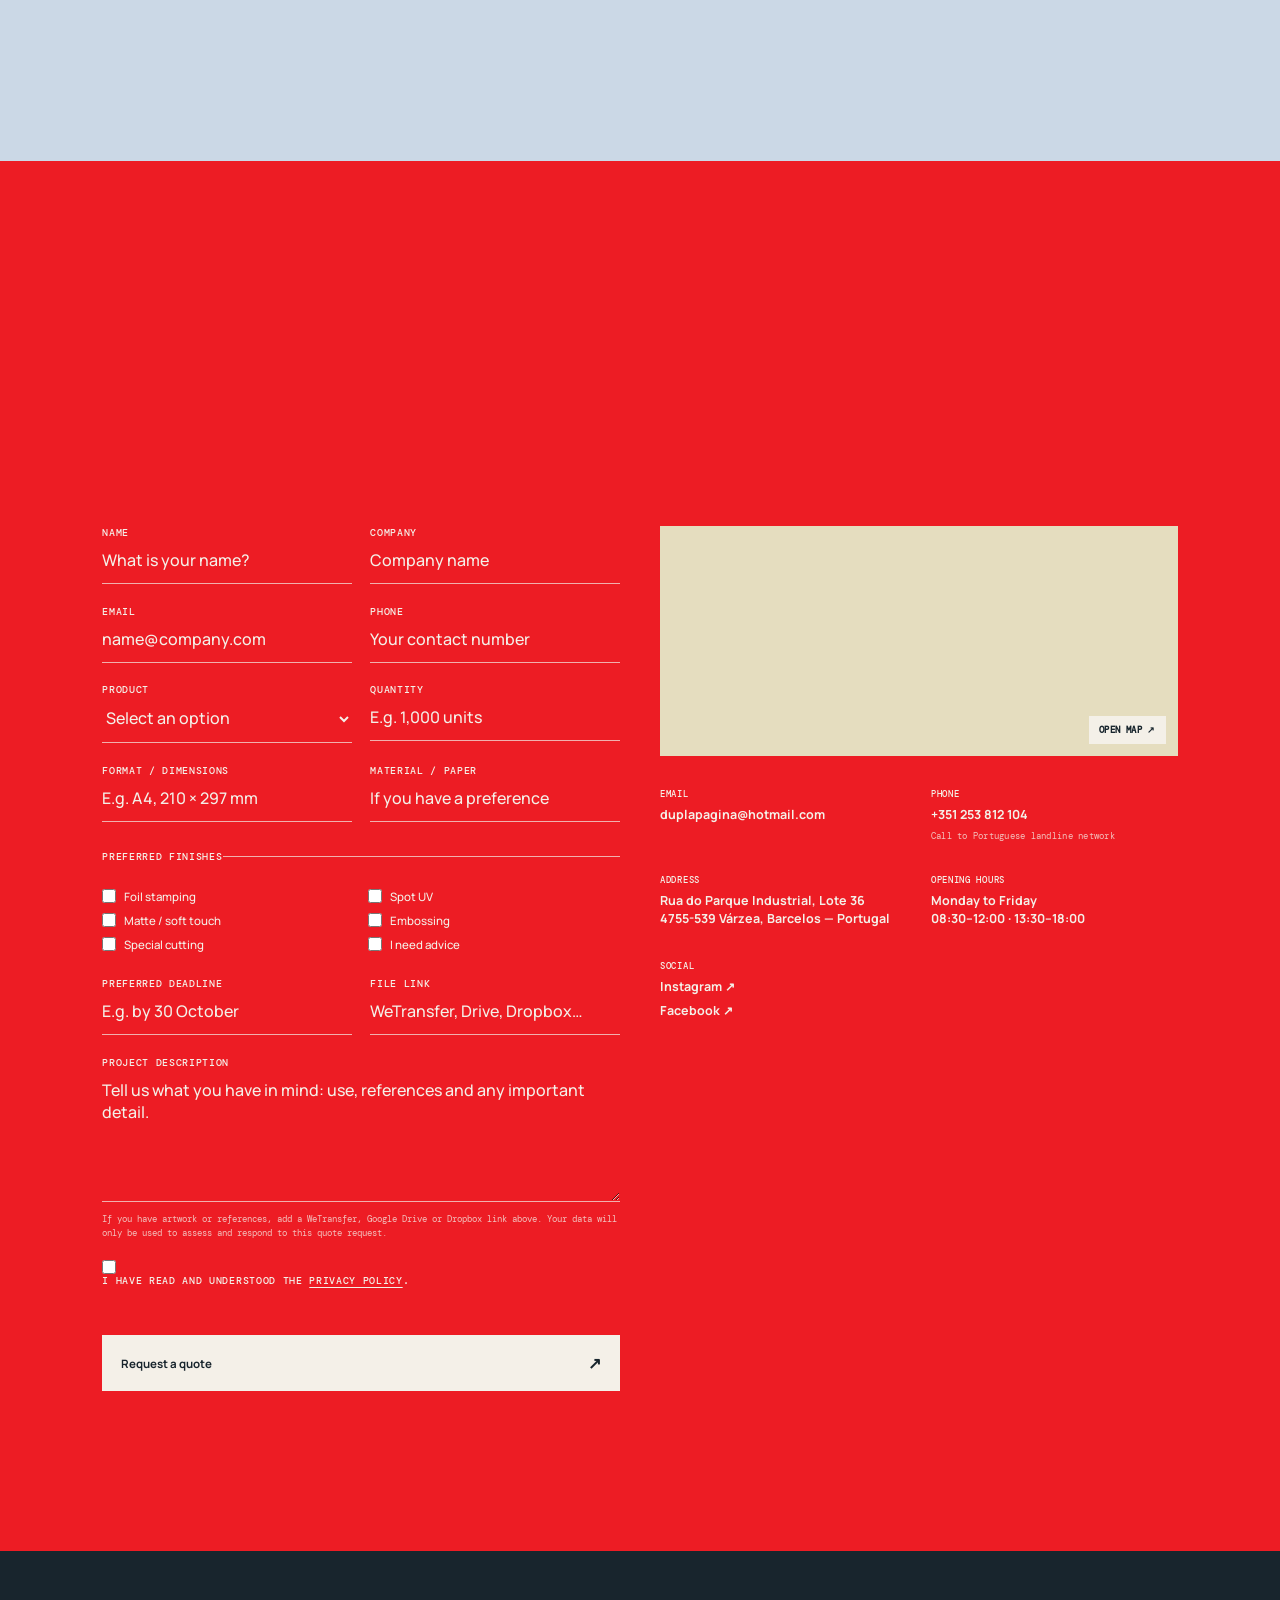
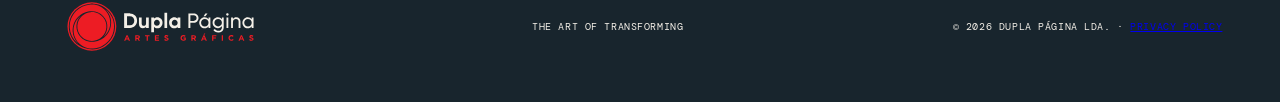
==== commit 7cade08d: "Add files via upload" ====
--- a/en/index.html
+++ b/en/index.html
@@ -30,8 +30,8 @@
       .work-extra { display:grid; grid-template-columns:1fr 1fr; gap:18px; margin-top:18px; }.work-extra-item { overflow:hidden; }.work-extra-item img { display:block; width:100%; height:255px; object-fit:cover; }.about-image>p { z-index:1; padding:9px 11px; background:rgba(24,37,45,.8); }
       .form-row { display:grid; grid-template-columns:1fr 1fr; gap:18px; }.contact { color:var(--cream); }.contact .eyebrow,.contact .contact-top>p:last-child,.contact-form label,.contact-form input,.contact-form textarea,.contact-form input::placeholder,.contact-form textarea::placeholder,.details-grid a,.details-grid p { color:var(--cream); }.contact-form input,.contact-form textarea { border-color:rgba(244,240,232,.7); }
       .contact-form select { display:block; width:100%; padding:10px 0 12px; border:0; border-bottom:1px solid rgba(244,240,232,.7); border-radius:0; background:transparent; color:var(--cream); font:500 1rem var(--sans); outline:0; }.contact-form select option { color:var(--ink); }.contact-form fieldset { margin:7px 0 1.55rem; padding:14px 0 0; border:0; border-top:1px solid rgba(244,240,232,.7); }.contact-form legend { padding:0; font:500 .6rem var(--mono); letter-spacing:.07em; text-transform:uppercase; }.finish-options { display:grid; grid-template-columns:1fr 1fr; gap:9px 14px; margin-top:12px; }.finish-options label,.privacy-check { display:flex; align-items:center; gap:8px; margin:0; color:var(--cream); font:500 .72rem var(--sans); letter-spacing:0; text-transform:none; cursor:pointer; }.finish-options input,.privacy-check input { width:14px; height:14px; margin:0; accent-color:var(--cream); }.form-note { display:block; margin-top:-9px; color:rgba(244,240,232,.78); font:400 .56rem var(--mono); line-height:1.5; }.privacy-check { align-items:flex-start; margin-top:20px; line-height:1.45; }.privacy-check input { flex:0 0 auto; margin-top:2px; }.privacy-check a,.form-note a { color:var(--cream); text-decoration-thickness:1px; text-underline-offset:3px; }
-      .button-light { background:var(--cream); color:var(--ink); }.map-placeholder { color:var(--ink); }.map-placeholder iframe { width:100%; height:100%; border:0; filter:saturate(.72) contrast(.96); }.map-link { position:absolute; right:12px; bottom:12px; z-index:2; padding:8px 10px; background:var(--cream); color:var(--ink); font:700 .57rem var(--mono); text-decoration:none; text-transform:uppercase; letter-spacing:.04em; }.phone-note { font:400 .54rem var(--mono); letter-spacing:.03em; opacity:.78; }.back-to-top { position:fixed; right:24px; bottom:24px; z-index:20; width:48px; height:48px; display:grid; place-items:center; background:var(--ink); color:var(--cream); border:1px solid rgba(244,240,232,.35); border-radius:50%; text-decoration:none; font:400 1.25rem var(--sans); box-shadow:0 8px 20px rgba(24,37,45,.22); }.back-to-top:hover { background:var(--orange); }
-      @media(max-width:760px){html{scroll-padding-top:84px}.official-logo img{width:185px}.work-extra{grid-template-columns:1fr}.work-extra-item img{height:235px}.finish-showcase{grid-template-columns:1fr 1fr}.finish-card{height:245px}.form-row,.finish-options,.sustainability-heading,.sustainability-grid{grid-template-columns:1fr;gap:0}.sustainability-grid{margin-top:3rem;gap:18px}.sustainability-card{min-height:230px}.ppwr-note{display:block}.ppwr-note span{display:block;margin-top:8px}}
+      .button-light { background:var(--cream); color:var(--ink); }.map-placeholder { color:var(--ink); }.map-placeholder iframe { width:100%; height:100%; border:0; filter:saturate(.72) contrast(.96); }.map-link { position:absolute; right:12px; bottom:12px; z-index:2; padding:8px 10px; background:var(--cream); color:var(--ink); font:700 .57rem var(--mono); text-decoration:none; text-transform:uppercase; letter-spacing:.04em; }.phone-note { font:400 .54rem var(--mono); letter-spacing:.03em; opacity:.78; }.back-to-top { position:fixed; right:24px; bottom:24px; z-index:20; width:48px; height:48px; display:grid; place-items:center; background:var(--ink); color:var(--cream); border:1px solid rgba(244,240,232,.35); border-radius:50%; text-decoration:none; font:400 1.25rem var(--sans); box-shadow:0 8px 20px rgba(24,37,45,.22); }.back-to-top:hover { background:var(--orange); }.sustainability-popup[hidden],.cookie-banner[hidden]{display:none}.sustainability-popup{position:fixed;inset:0;z-index:60;display:grid;place-items:center;padding:22px;background:rgba(24,37,45,.42)}.popup-panel{position:relative;width:min(560px,100%);padding:clamp(30px,5vw,52px);overflow:hidden;background:var(--cream);color:var(--ink);box-shadow:0 28px 70px rgba(0,0,0,.28)}.popup-panel::before{content:'';position:absolute;top:0;right:0;width:32%;height:9px;background:var(--orange)}.popup-close{position:absolute;top:17px;right:18px;width:32px;height:32px;border:0;background:transparent;color:var(--ink);font:400 1.65rem var(--sans);line-height:1;cursor:pointer}.popup-kicker{margin:0 0 18px;color:var(--orange);font:500 .68rem var(--mono);letter-spacing:.08em;text-transform:uppercase}.popup-panel h2{max-width:430px;margin:0 0 18px;font-size:clamp(2.25rem,5.4vw,4rem);line-height:.91;letter-spacing:-.065em}.popup-panel h2 em{font-family:var(--serif);font-weight:500}.popup-panel>p:not(.popup-kicker){max-width:450px;margin:0;font-size:.95rem;line-height:1.7}.popup-actions{display:flex;align-items:center;gap:22px;margin-top:30px}.popup-actions .button{padding:15px 18px}.popup-dismiss{padding:0;border:0;background:transparent;color:var(--ink);font:500 .72rem var(--sans);text-decoration:underline;text-underline-offset:4px;cursor:pointer}.cookie-banner{position:fixed;right:20px;bottom:20px;z-index:70;width:min(480px,calc(100% - 40px));padding:22px;background:var(--ink);color:var(--cream);box-shadow:0 16px 42px rgba(0,0,0,.25)}.cookie-banner p{margin:0;font-size:.76rem;line-height:1.6}.cookie-banner a{color:var(--cream);text-underline-offset:3px}.cookie-actions{display:flex;gap:10px;margin-top:17px}.cookie-actions button{padding:10px 13px;border:1px solid var(--cream);background:transparent;color:var(--cream);font:700 .64rem var(--sans);cursor:pointer}.cookie-actions .cookie-accept{background:var(--cream);color:var(--ink)}
+      @media(max-width:760px){html{scroll-padding-top:84px}.official-logo img{width:185px}.work-extra{grid-template-columns:1fr}.work-extra-item img{height:235px}.finish-showcase{grid-template-columns:1fr 1fr}.finish-card{height:245px}.form-row,.finish-options,.sustainability-heading,.sustainability-grid{grid-template-columns:1fr;gap:0}.sustainability-grid{margin-top:3rem;gap:18px}.sustainability-card{min-height:230px}.ppwr-note{display:block}.ppwr-note span{display:block;margin-top:8px}}@media(max-width:560px){.popup-actions{align-items:flex-start;flex-direction:column;gap:16px}.cookie-banner{right:12px;bottom:12px;width:calc(100% - 24px)}}
     </style>
   </head>
   <body id="top">
@@ -51,6 +51,8 @@
       <section class="about section-pad" id="about"><div class="about-image reveal"><img class="about-photo" src="../assets/about-offset-press.png" alt="Offset press in production" /><p>A good print starts with a good conversation.</p></div><div class="about-copy reveal"><p class="eyebrow">05 — The print house</p><h2>Craft, technique<br /><em>and curiosity.</em></h2><p>At Dupla Página, we believe paper still has a special place. It is tactile, long-lasting and creates connections. That is why we follow every project closely — from file to delivery.</p><p>We work with brands, agencies, publishers and people who value production done well.</p><div class="stats"><div><b>+17</b><span>years of craft</span></div><div><b>∞</b><span>possibilities</span></div></div></div></section>
       <section class="contact section-pad" id="contact"><div class="contact-top reveal"><p class="eyebrow">06 — Contact</p><h2>Let’s make it<br /><em>happen.</em></h2><p>Tell us about your idea. We will respond with the right questions and a tailored proposal.</p></div><div class="contact-grid"><form class="contact-form reveal" action="https://formsubmit.co/duplapagina@hotmail.com" method="POST"><input type="hidden" name="_subject" value="New website enquiry — Dupla Página" /><input type="hidden" name="_template" value="table" /><input type="hidden" name="_captcha" value="false" /><input type="hidden" name="_next" value="https://www.duplapagina.pt/en/thank-you.html" /><div class="form-row"><label>Name<input required name="name" type="text" placeholder="What is your name?" /></label><label>Company<input name="company" type="text" placeholder="Company name" /></label></div><div class="form-row"><label>Email<input required name="email" type="email" placeholder="name@company.com" /></label><label>Phone<input name="phone" type="tel" placeholder="Your contact number" /></label></div><div class="form-row"><label>Product<select required name="product_type"><option value="" selected disabled>Select an option</option><option>Packaging / boxes</option><option>Labels and stickers</option><option>Magazines, books or catalogues</option><option>Business cards and stationery</option><option>Displays and point of sale</option><option>Bags and other</option></select></label><label>Quantity<input name="quantity" type="text" placeholder="E.g. 1,000 units" /></label></div><div class="form-row"><label>Format / dimensions<input name="format" type="text" placeholder="E.g. A4, 210 × 297 mm" /></label><label>Material / paper<input name="material" type="text" placeholder="If you have a preference" /></label></div><fieldset><legend>Preferred finishes</legend><div class="finish-options"><label><input name="finishes[]" type="checkbox" value="Foil stamping" />Foil stamping</label><label><input name="finishes[]" type="checkbox" value="Spot UV" />Spot UV</label><label><input name="finishes[]" type="checkbox" value="Matte / soft touch" />Matte / soft touch</label><label><input name="finishes[]" type="checkbox" value="Embossing" />Embossing</label><label><input name="finishes[]" type="checkbox" value="Special cutting" />Special cutting</label><label><input name="finishes[]" type="checkbox" value="Need advice" />I need advice</label></div></fieldset><div class="form-row"><label>Preferred deadline<input name="deadline" type="text" placeholder="E.g. by 30 October" /></label><label>File link<input name="file_link" type="url" placeholder="WeTransfer, Drive, Dropbox…" /></label></div><label>Project description<textarea required name="message" rows="5" placeholder="Tell us what you have in mind: use, references and any important detail."></textarea></label><small class="form-note">If you have artwork or references, add a WeTransfer, Google Drive or Dropbox link above. Your data will only be used to assess and respond to this quote request.</small><label class="privacy-check"><input required name="privacy_acknowledgement" type="checkbox" value="I have read and understood the Privacy Policy" /><span>I have read and understood the <a href="privacy-policy.html" target="_blank" rel="noopener">Privacy Policy</a>.</span></label><button class="button button-light" type="submit">Request a quote <span>↗</span></button></form><div class="contact-details reveal"><div class="map-placeholder"><iframe title="Dupla Página map" src="https://www.google.com/maps?q=Rua%20do%20Parque%20Industrial%2C%20Lote%2036%2C%204755-539%20V%C3%A1rzea%2C%20Barcelos%2C%20Portugal&amp;output=embed" loading="lazy"></iframe><a class="map-link" href="https://www.google.com/maps/search/?api=1&amp;query=Rua%20do%20Parque%20Industrial%2C%20Lote%2036%2C%204755-539%20V%C3%A1rzea%2C%20Barcelos%2C%20Portugal" target="_blank" rel="noopener">Open map ↗</a></div><div class="details-grid"><div><span>Email</span><a href="mailto:duplapagina@hotmail.com">duplapagina@hotmail.com</a></div><div><span>Phone</span><a href="tel:+351253812104">+351 253 812 104</a><small class="phone-note">Call to Portuguese landline network</small></div><div><span>Address</span><p>Rua do Parque Industrial, Lote 36<br />4755-539 Várzea, Barcelos — Portugal</p></div><div><span>Opening hours</span><p>Monday to Friday<br />08:30–12:00 · 13:30–18:00</p></div><div><span>Social</span><a href="https://instagram.com/duplapagina" target="_blank" rel="noopener">Instagram ↗</a><a href="https://facebook.com/duplapagina" target="_blank" rel="noopener">Facebook ↗</a></div></div></div></div></section>
     </main>
+    <section class="sustainability-popup" id="sustainability-popup" aria-labelledby="popup-title" aria-modal="true" role="dialog" hidden><div class="popup-panel"><button class="popup-close" type="button" aria-label="Close">×</button><p class="popup-kicker">Responsible packaging · FSC<sup>®</sup></p><h2 id="popup-title">Packaging for<br /><em>the next chapter.</em></h2><p>The PPWR is changing how packaging is designed. We develop sustainable, FSC<sup>®</sup>-certified solutions oriented towards recyclability and your project’s compliance needs.</p><div class="popup-actions"><a class="button button-dark popup-action" href="#contact">Request a sustainable quote <span>↗</span></a><button class="popup-dismiss" type="button">Not now</button></div></div></section>
+    <aside class="cookie-banner" id="cookie-banner" aria-label="Cookie preferences" hidden><p>We use a browser preference so we do not show this message again for 30 days. You can accept or continue without saving this preference. Read our <a href="privacy-policy.html">Privacy Policy</a>.</p><div class="cookie-actions"><button class="cookie-accept" type="button">Accept preferences</button><button class="cookie-reject" type="button">Continue without saving</button></div></aside>
     <a class="back-to-top" href="#top" aria-label="Back to top" title="Back to top">↑</a>
     <footer><a class="footer-logo" href="#top" aria-label="Dupla Página home"><img src="../assets/dupla-pagina-logo-footer.svg" alt="Dupla Página — Graphic Arts" /></a><p>The Art of transforming</p><span>© <span id="year"></span> Dupla Página Lda. · <a href="privacy-policy.html">Privacy Policy</a></span></footer>
     <script src="../script.js"></script>
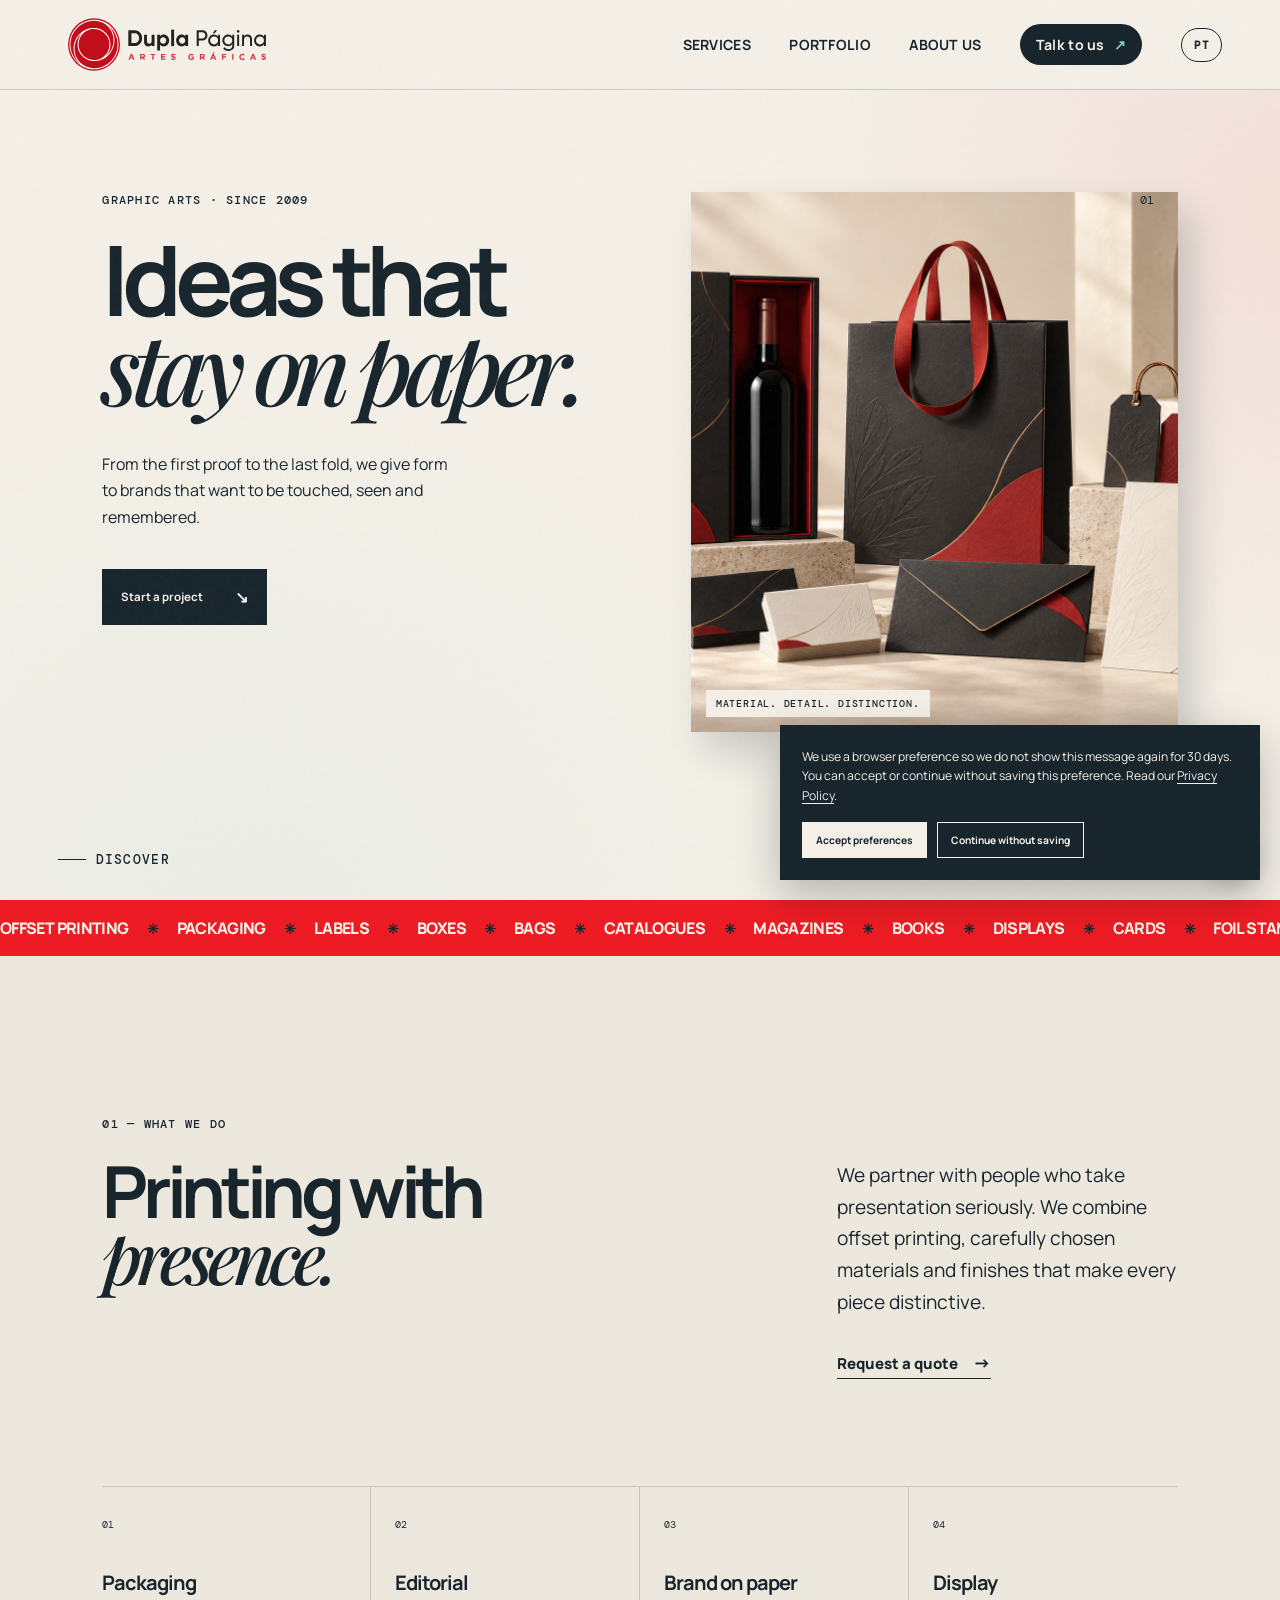
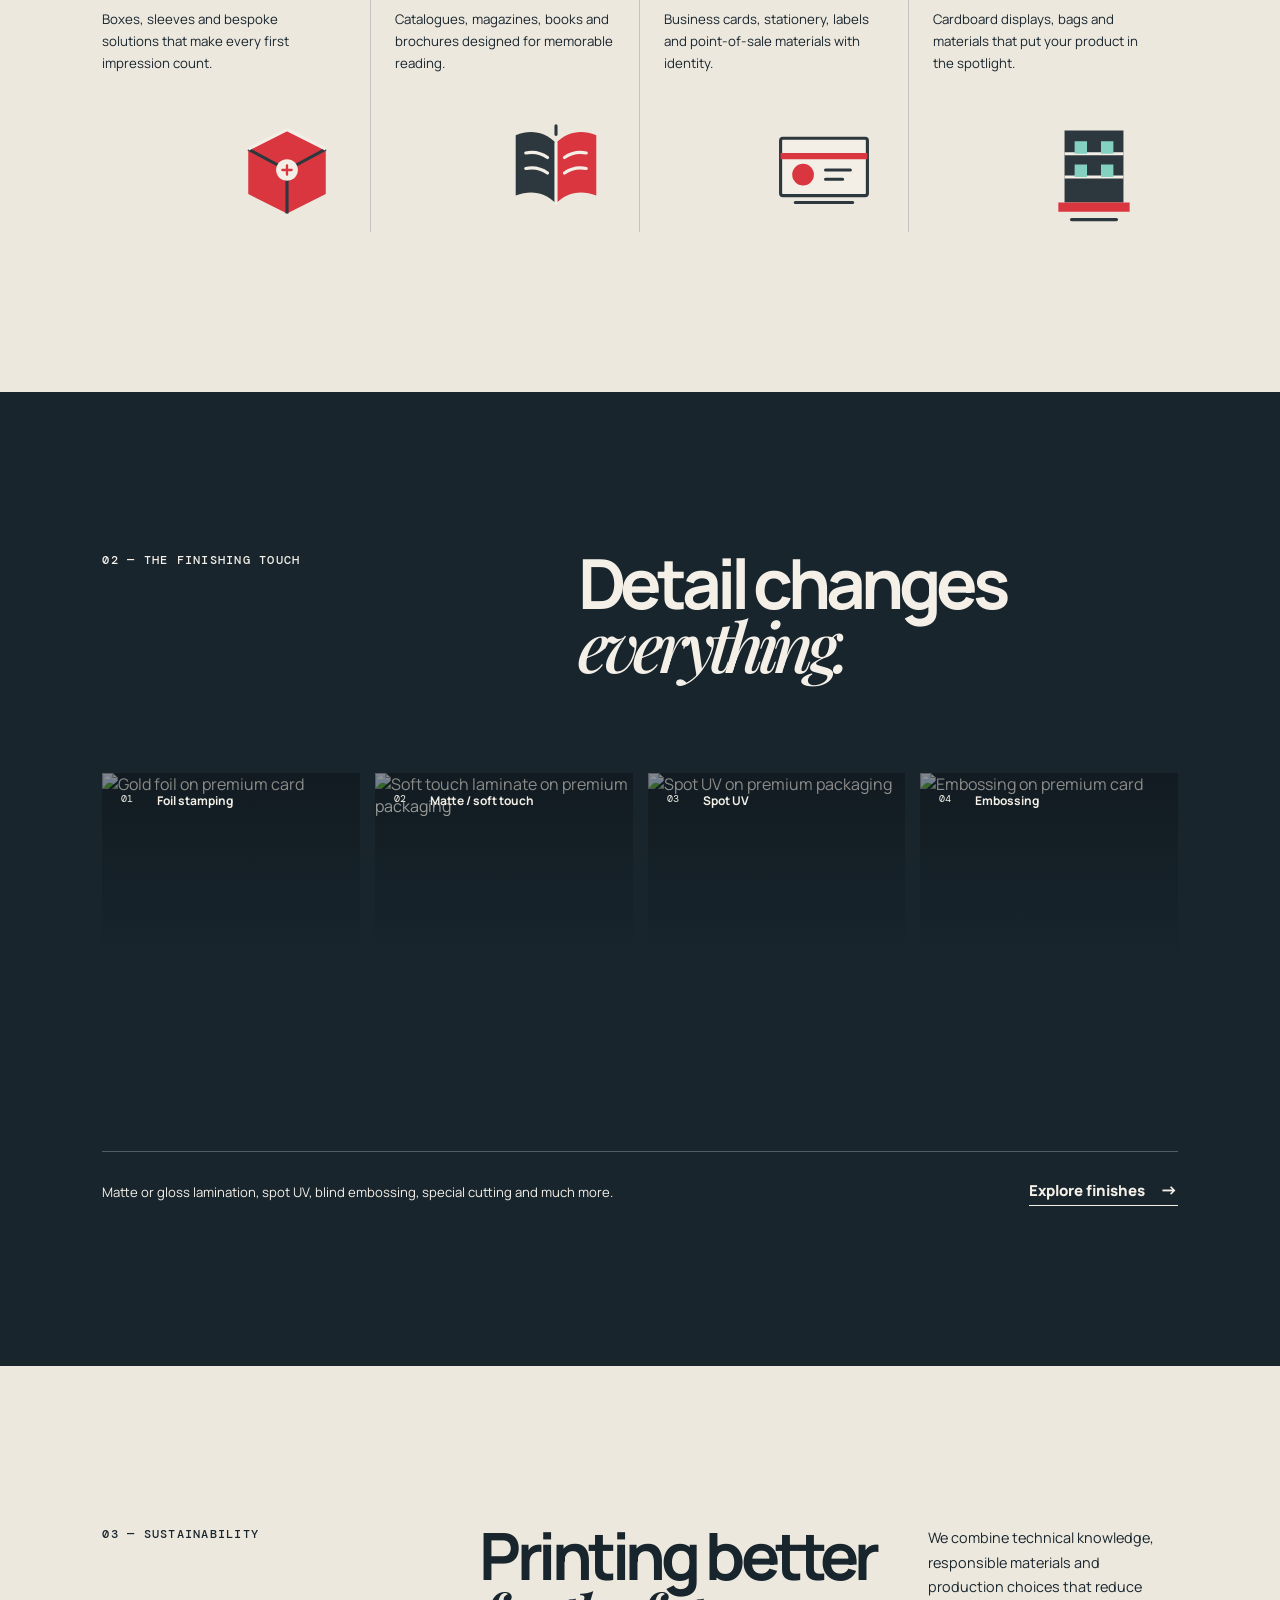
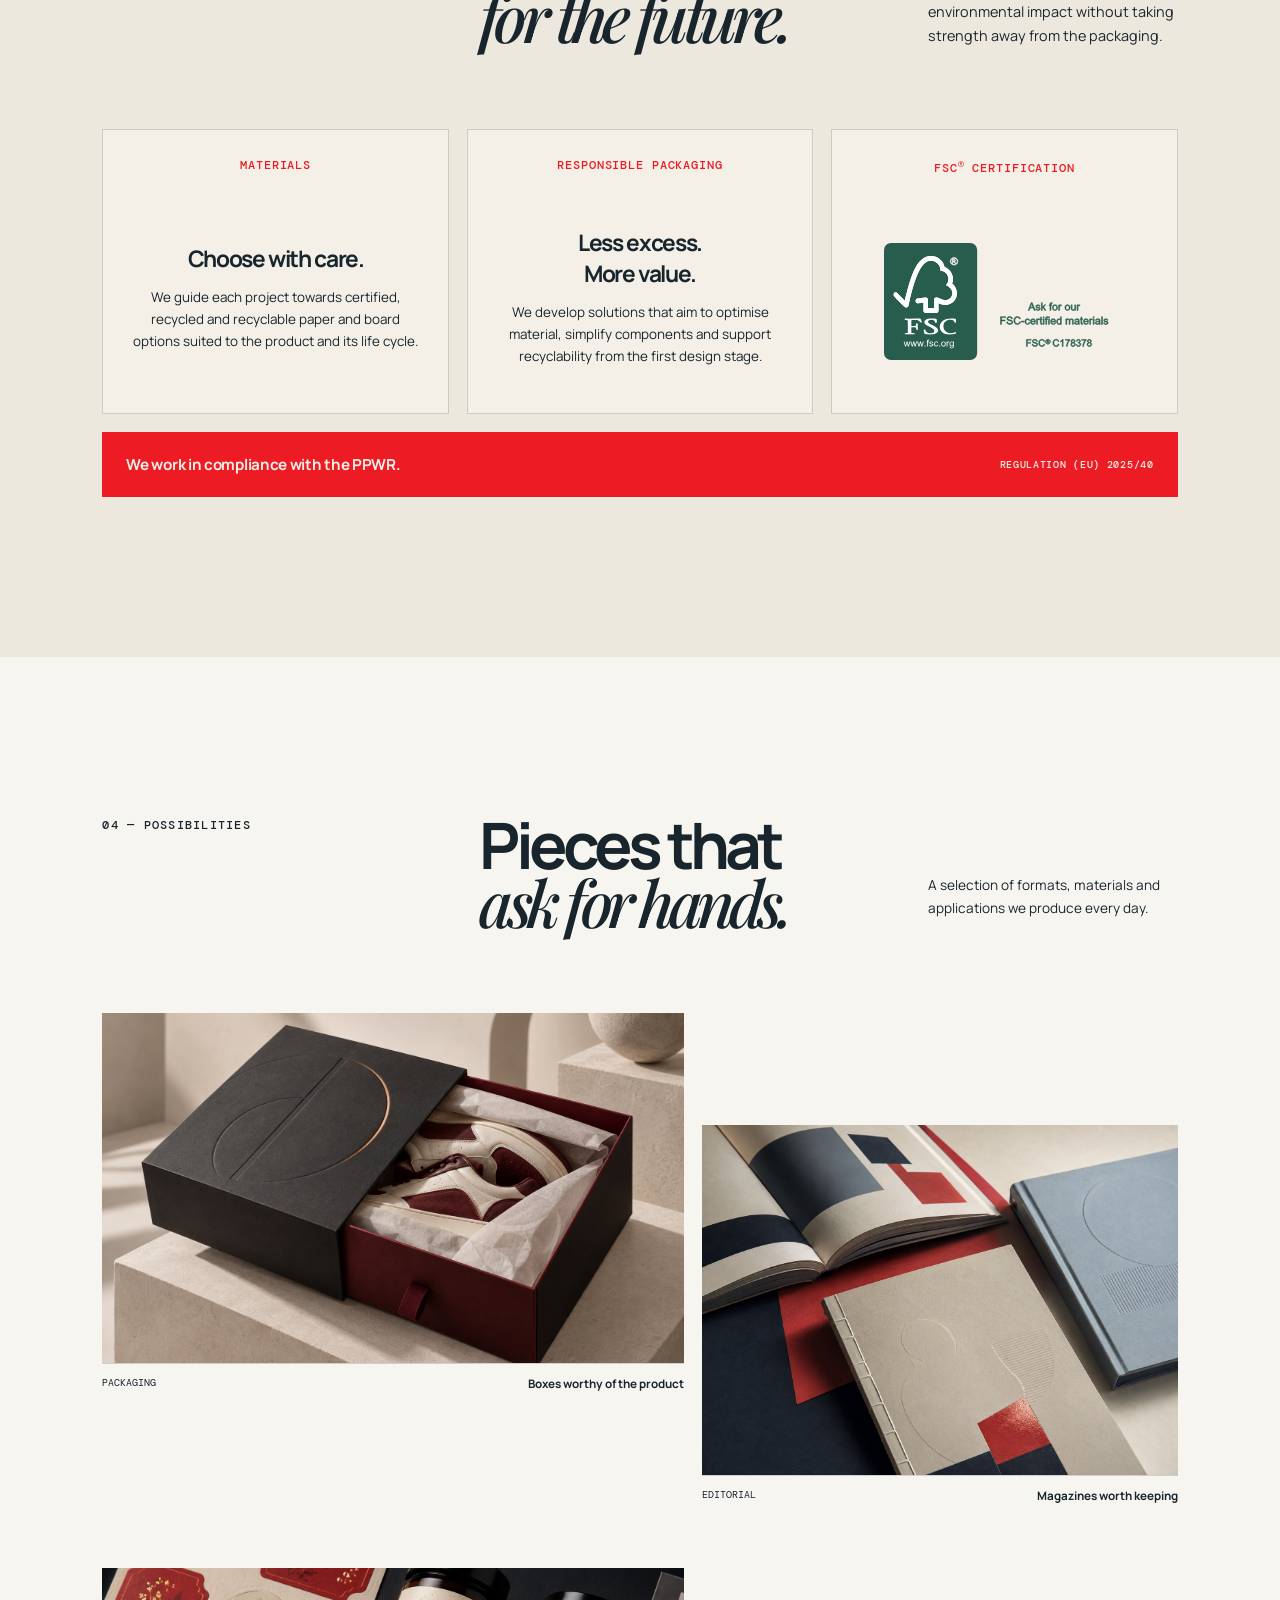
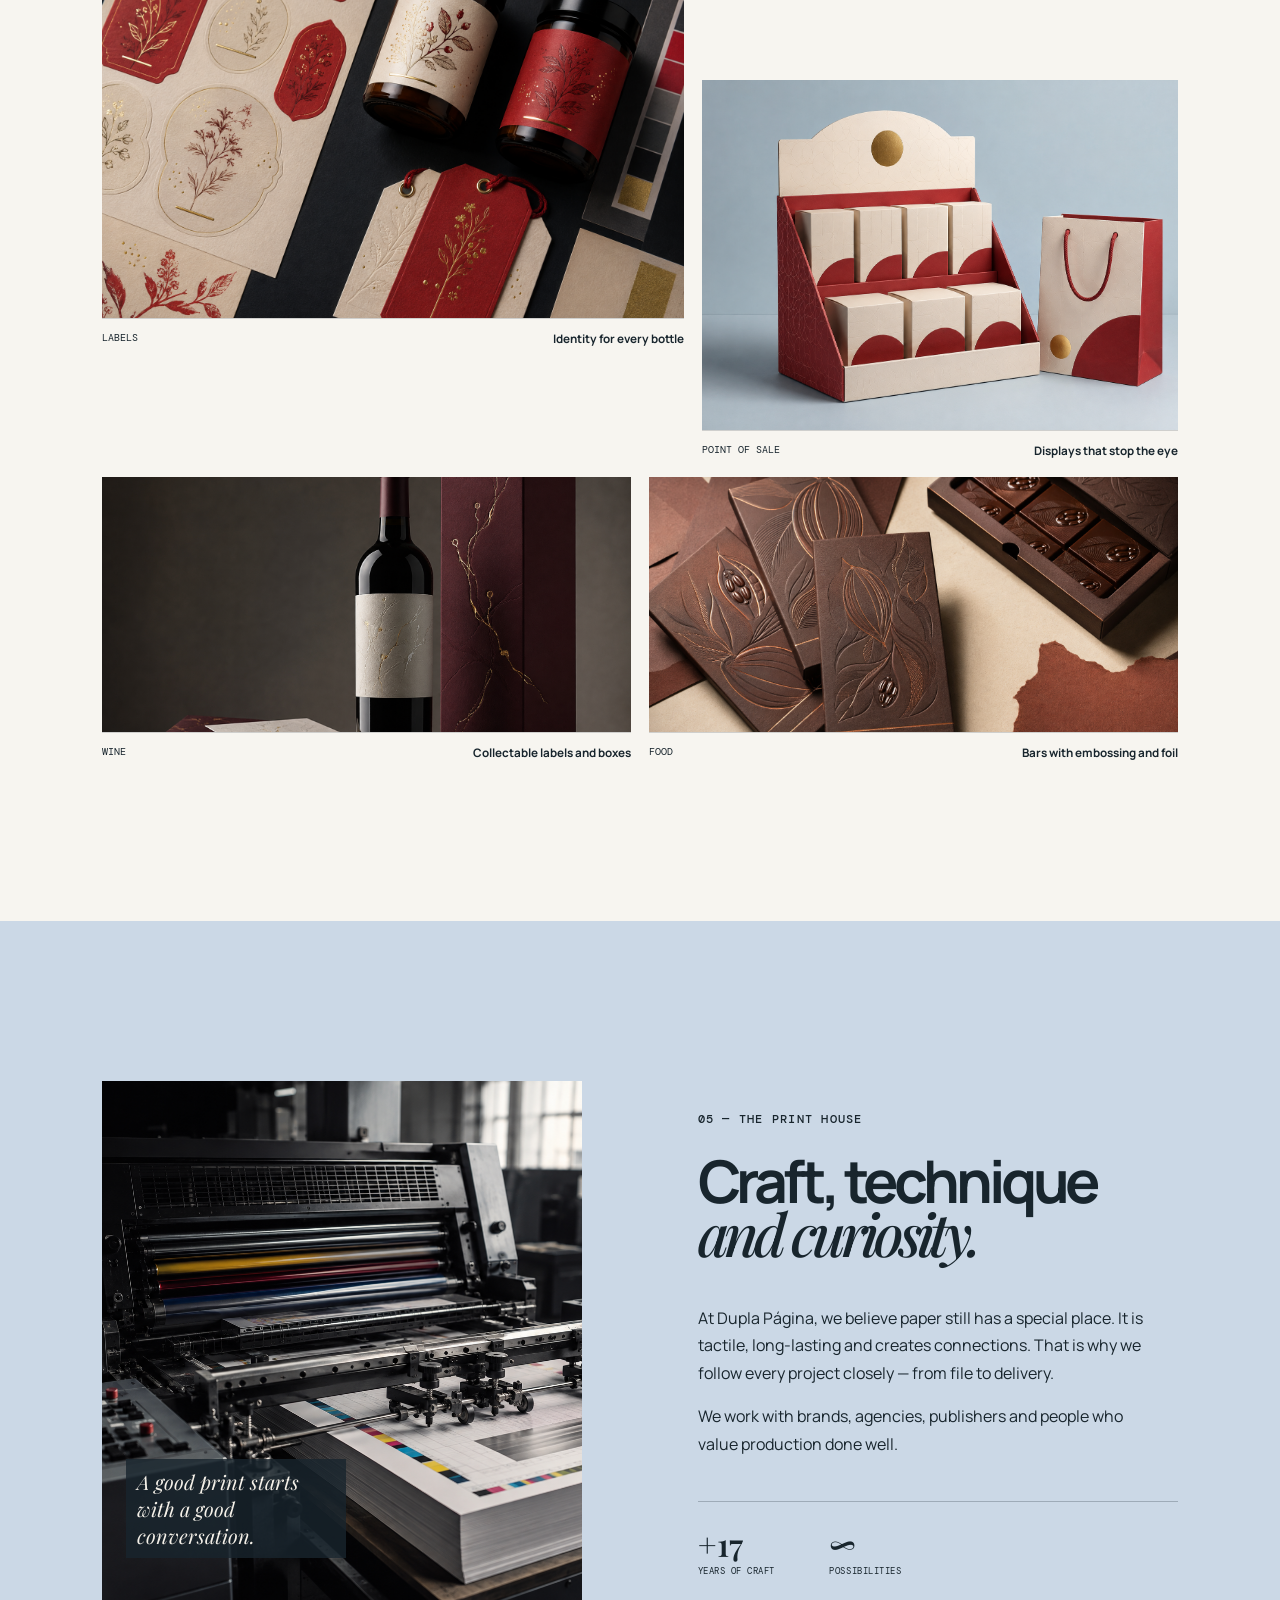
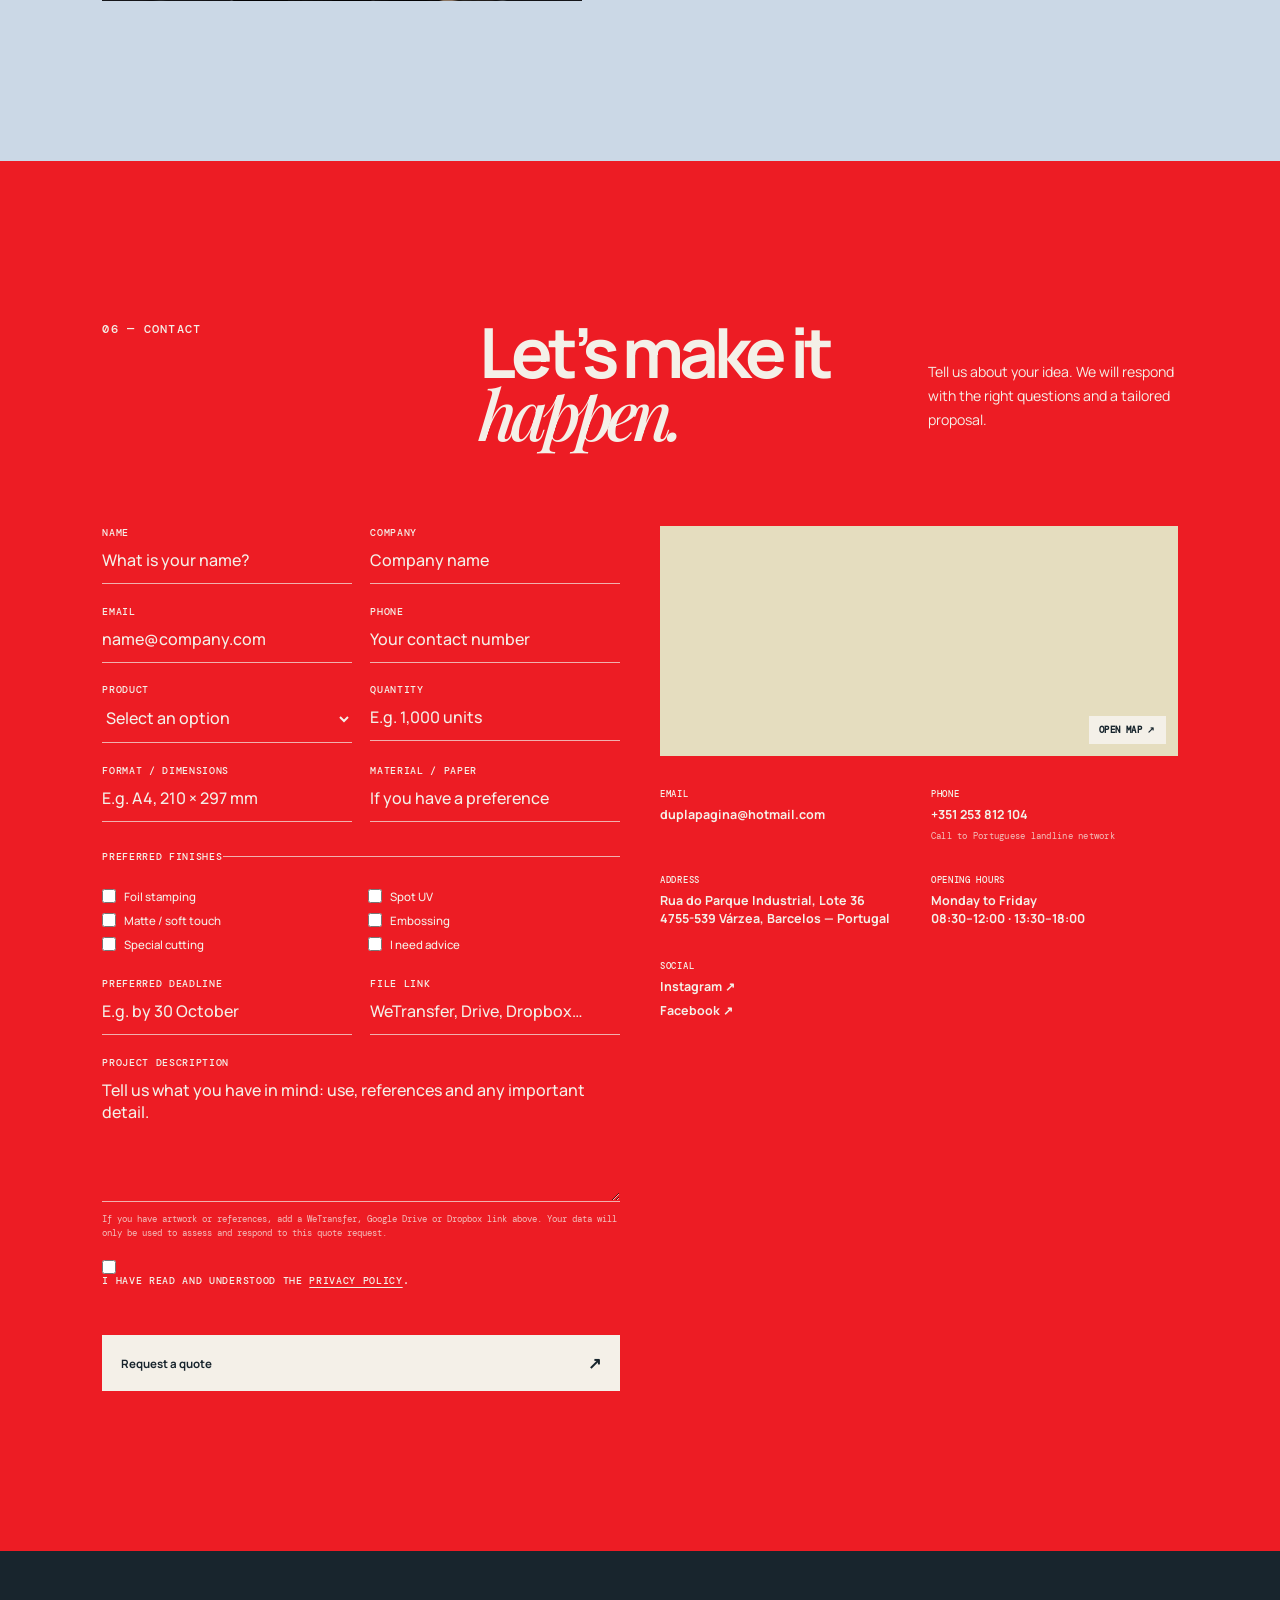
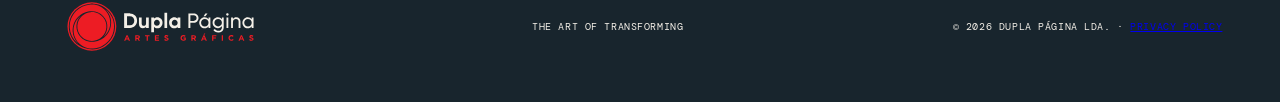
==== commit 4f1cf939: "Add files via upload" ====
--- a/en/index.html
+++ b/en/index.html
@@ -56,5 +56,6 @@
     <a class="back-to-top" href="#top" aria-label="Back to top" title="Back to top">↑</a>
     <footer><a class="footer-logo" href="#top" aria-label="Dupla Página home"><img src="../assets/dupla-pagina-logo-footer.svg" alt="Dupla Página — Graphic Arts" /></a><p>The Art of transforming</p><span>© <span id="year"></span> Dupla Página Lda. · <a href="privacy-policy.html">Privacy Policy</a></span></footer>
     <script src="../script.js"></script>
+    <script src="finish-images-en.js"></script>
   </body>
 </html>
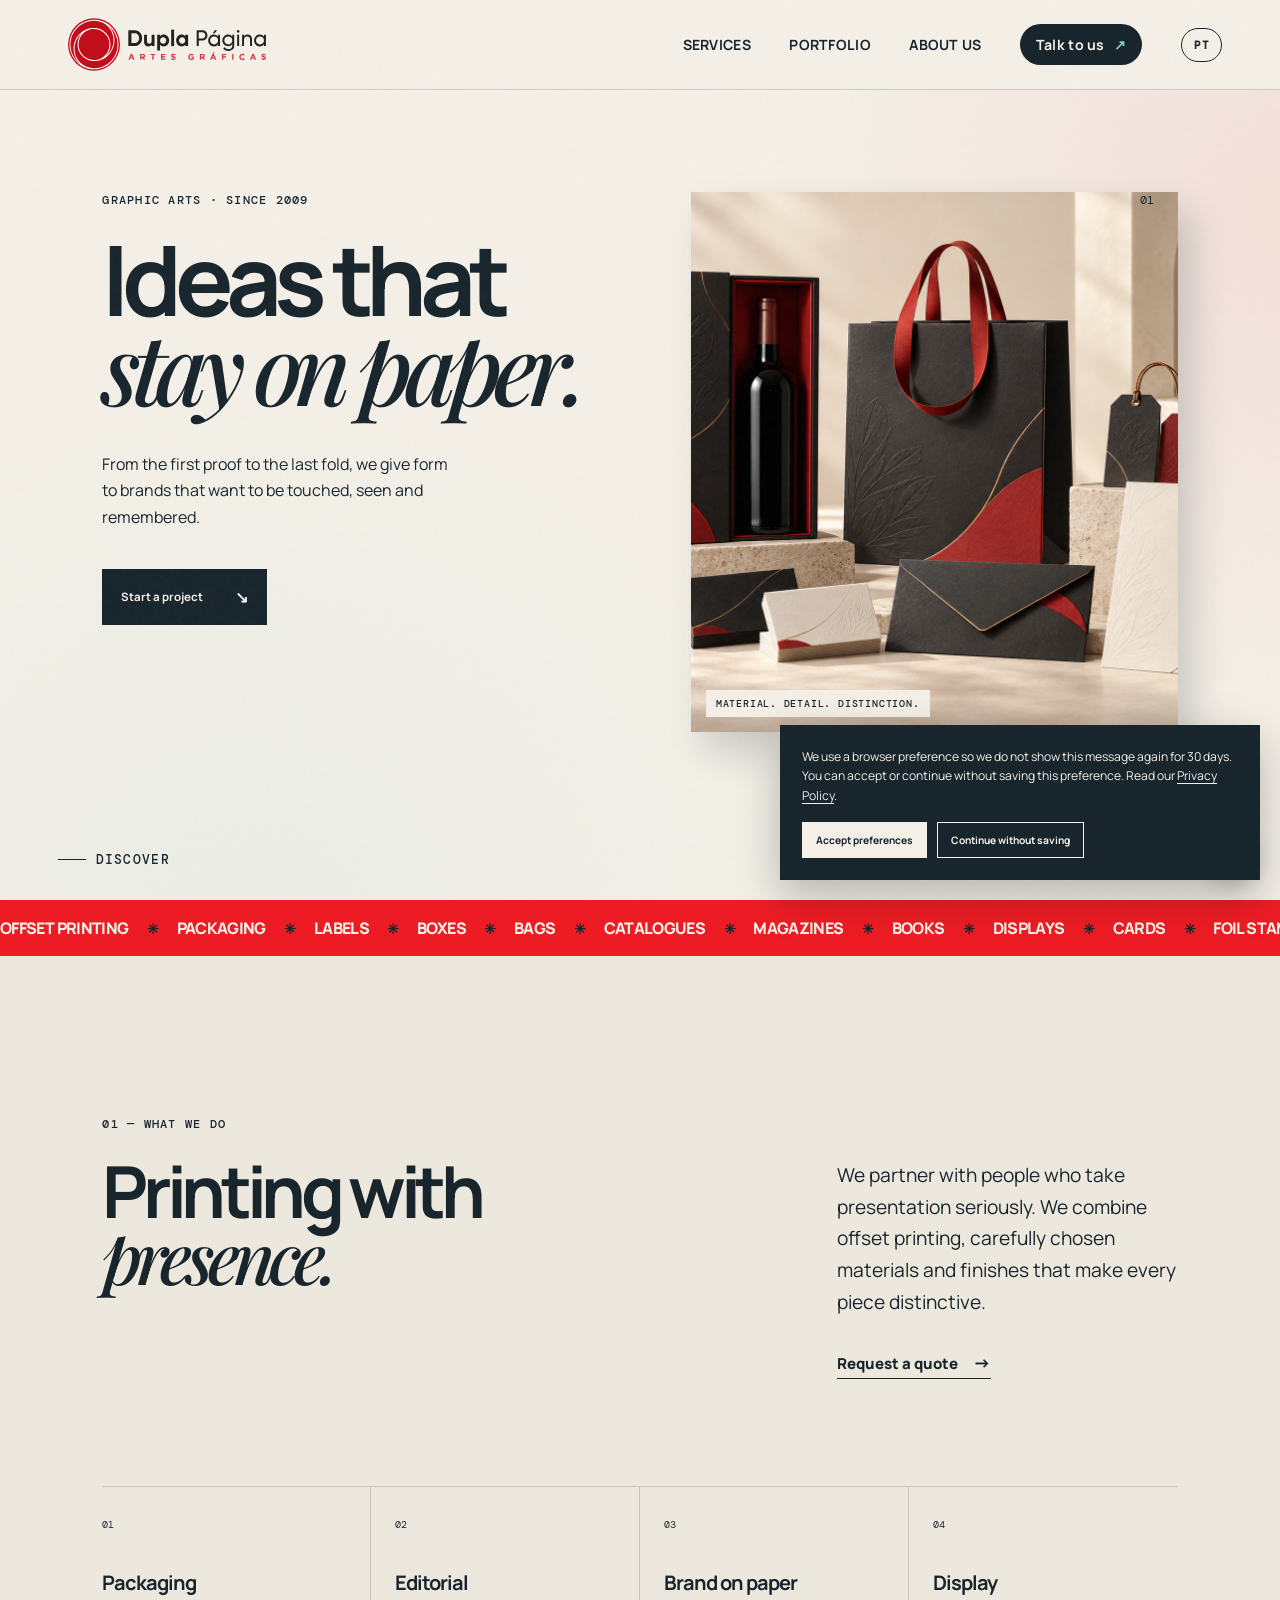
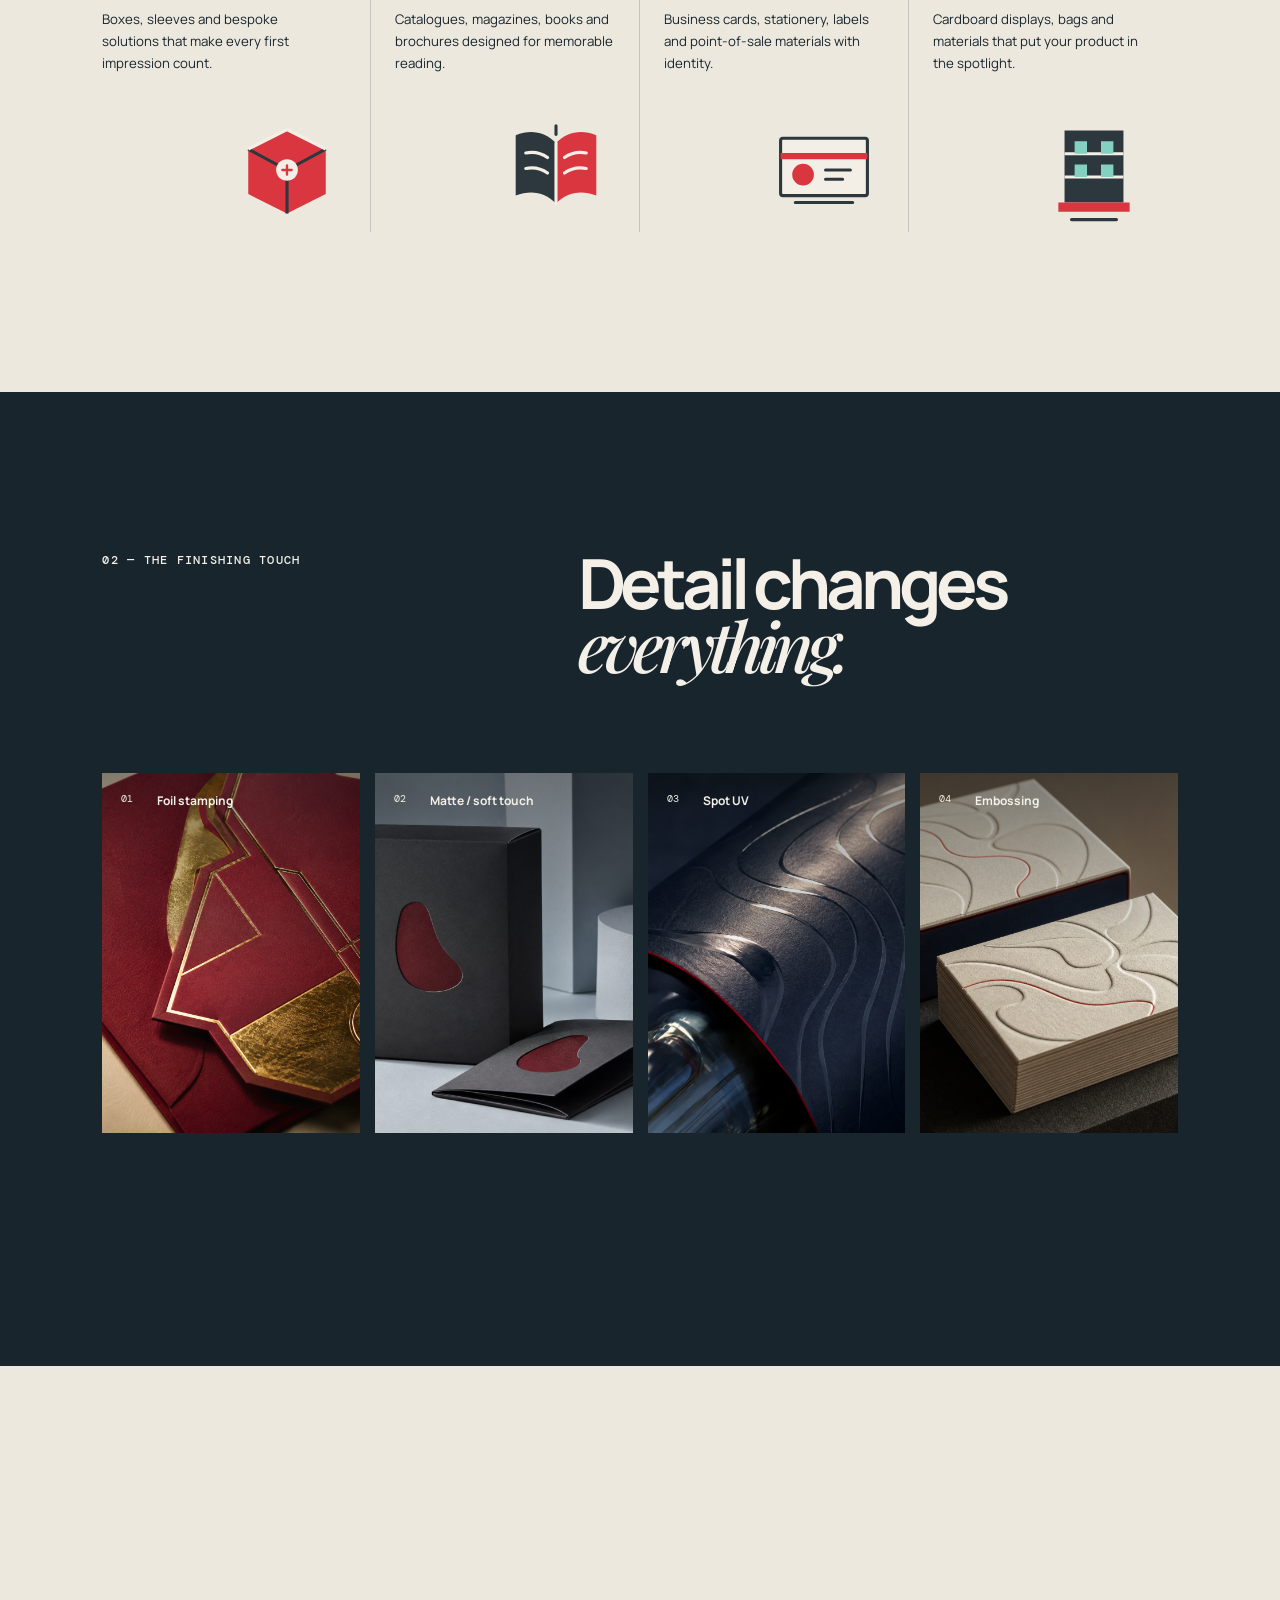
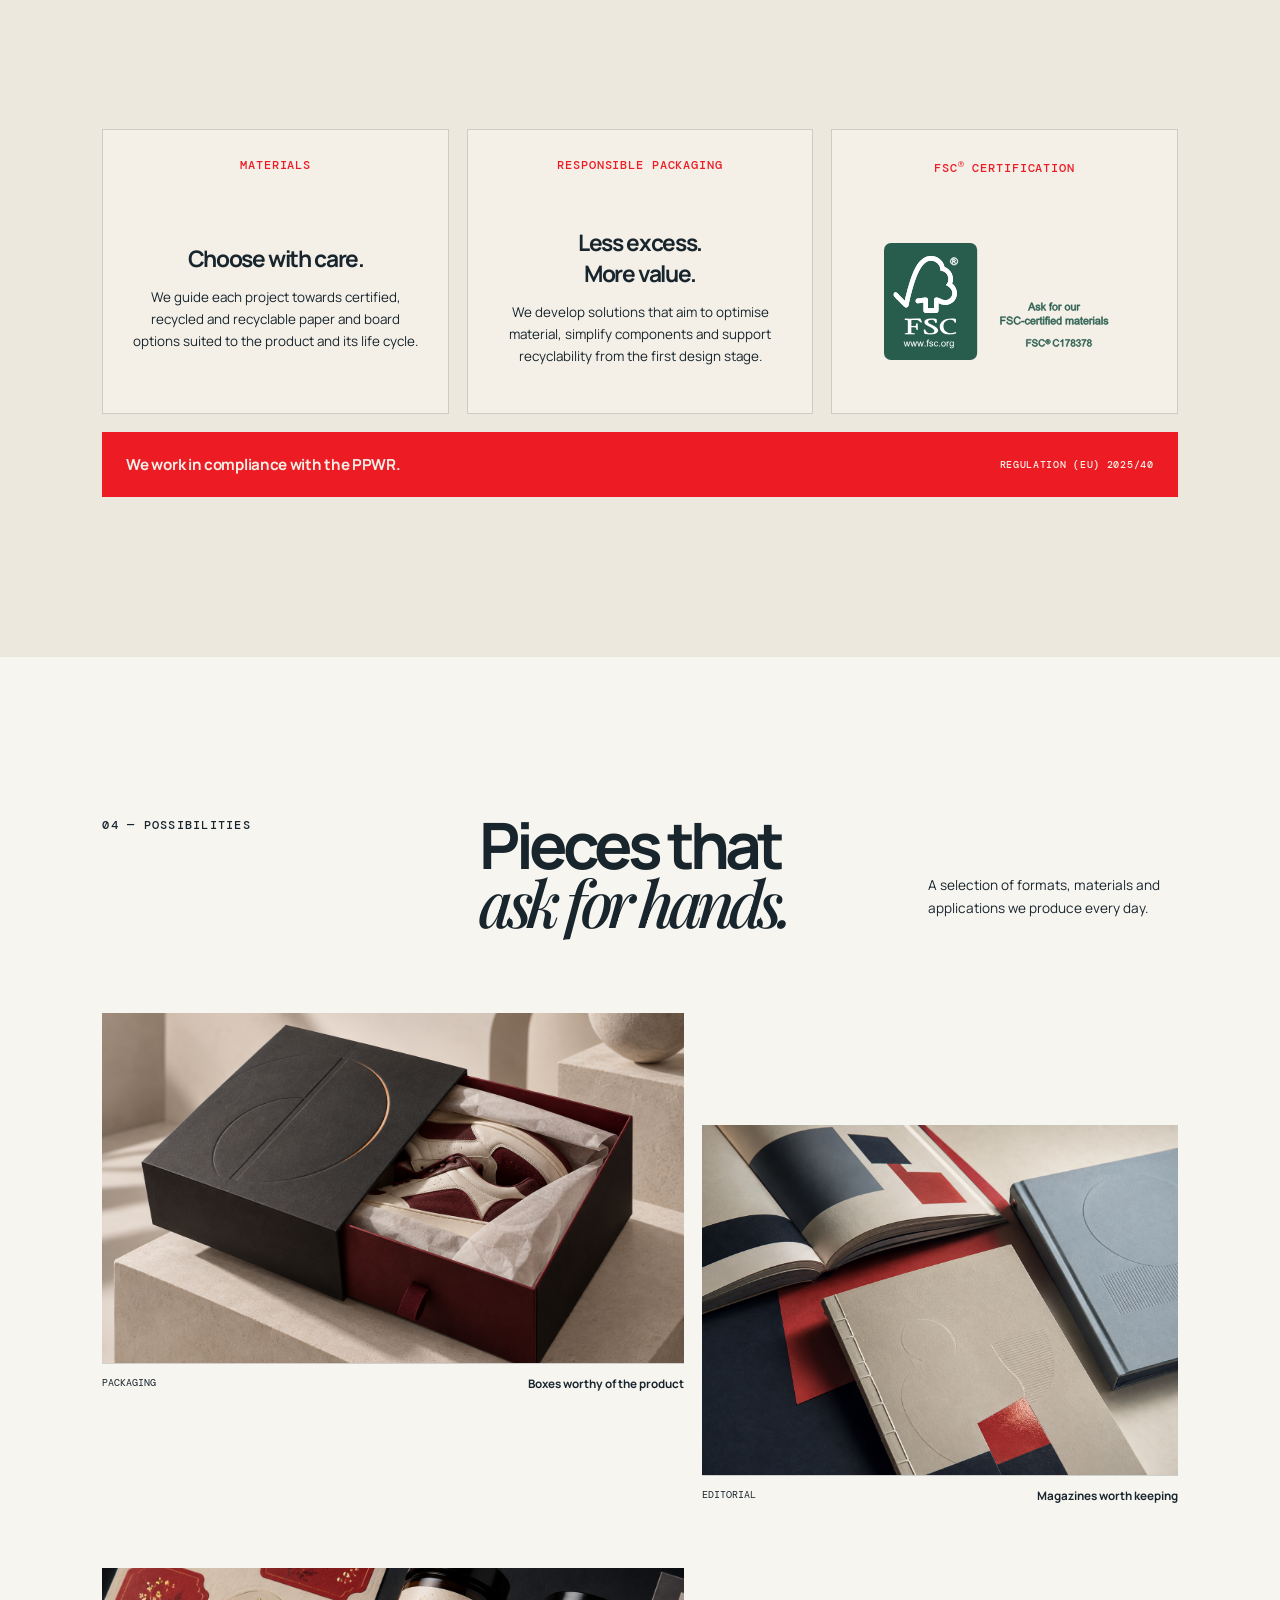
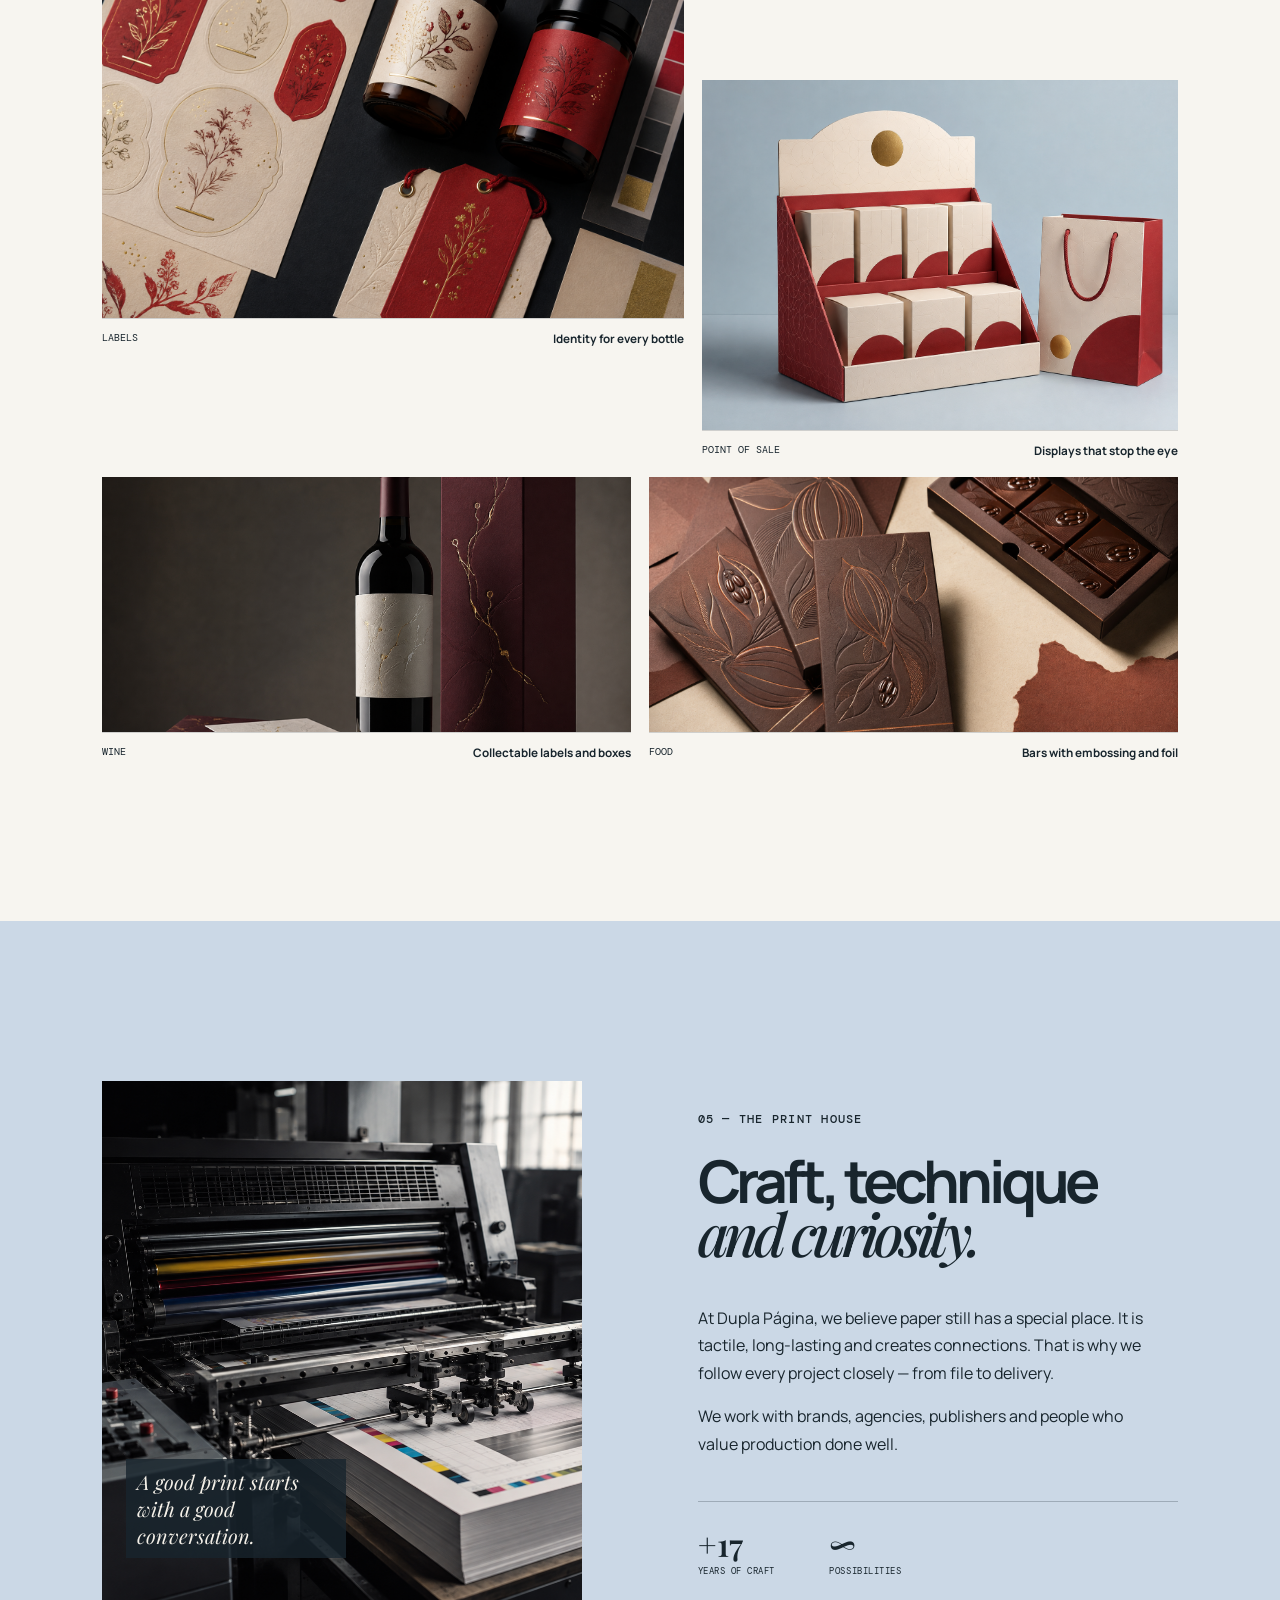
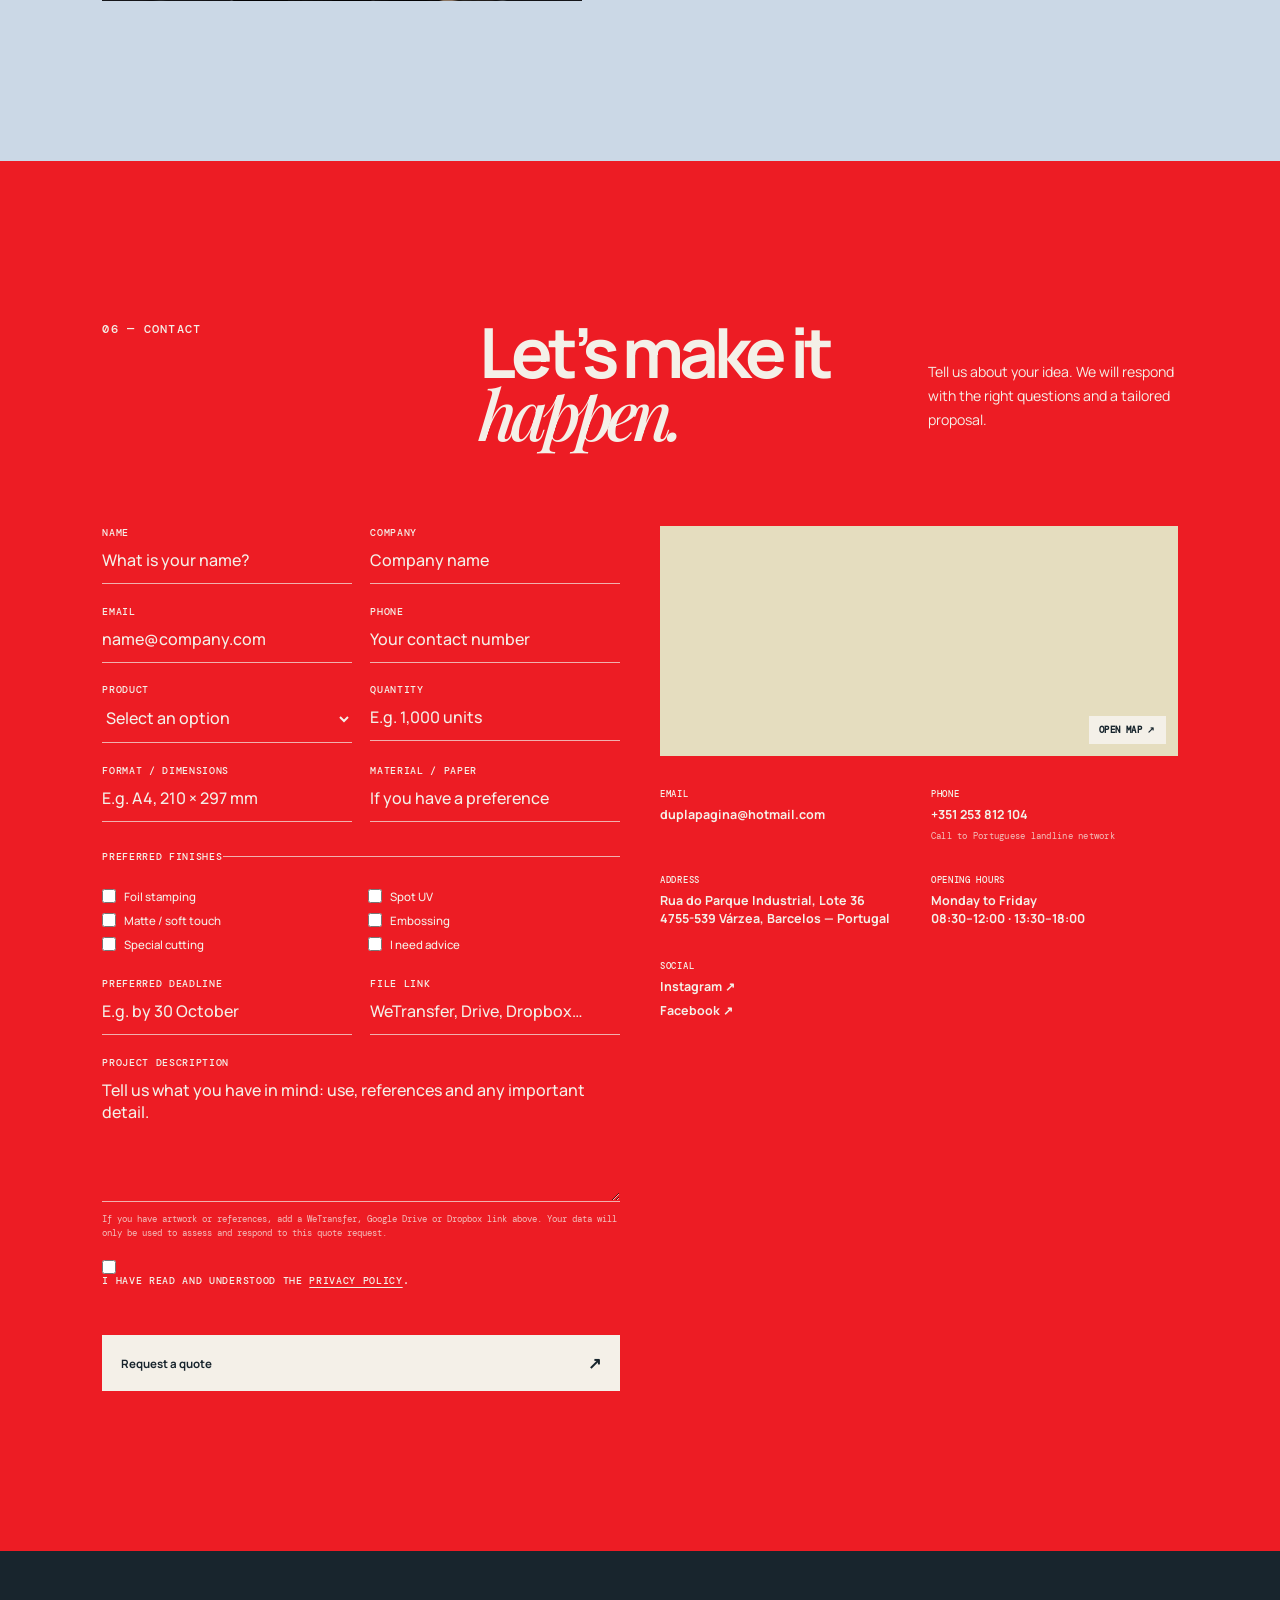
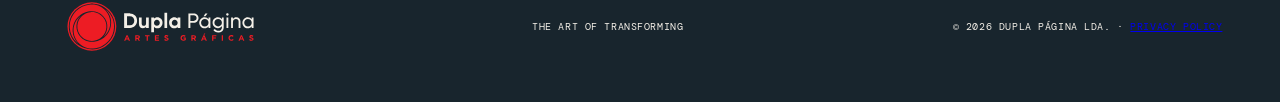
==== commit 7d6a670d: "Add files via upload" ====
--- a/en/index.html
+++ b/en/index.html
@@ -32,6 +32,7 @@
       .contact-form select { display:block; width:100%; padding:10px 0 12px; border:0; border-bottom:1px solid rgba(244,240,232,.7); border-radius:0; background:transparent; color:var(--cream); font:500 1rem var(--sans); outline:0; }.contact-form select option { color:var(--ink); }.contact-form fieldset { margin:7px 0 1.55rem; padding:14px 0 0; border:0; border-top:1px solid rgba(244,240,232,.7); }.contact-form legend { padding:0; font:500 .6rem var(--mono); letter-spacing:.07em; text-transform:uppercase; }.finish-options { display:grid; grid-template-columns:1fr 1fr; gap:9px 14px; margin-top:12px; }.finish-options label,.privacy-check { display:flex; align-items:center; gap:8px; margin:0; color:var(--cream); font:500 .72rem var(--sans); letter-spacing:0; text-transform:none; cursor:pointer; }.finish-options input,.privacy-check input { width:14px; height:14px; margin:0; accent-color:var(--cream); }.form-note { display:block; margin-top:-9px; color:rgba(244,240,232,.78); font:400 .56rem var(--mono); line-height:1.5; }.privacy-check { align-items:flex-start; margin-top:20px; line-height:1.45; }.privacy-check input { flex:0 0 auto; margin-top:2px; }.privacy-check a,.form-note a { color:var(--cream); text-decoration-thickness:1px; text-underline-offset:3px; }
       .button-light { background:var(--cream); color:var(--ink); }.map-placeholder { color:var(--ink); }.map-placeholder iframe { width:100%; height:100%; border:0; filter:saturate(.72) contrast(.96); }.map-link { position:absolute; right:12px; bottom:12px; z-index:2; padding:8px 10px; background:var(--cream); color:var(--ink); font:700 .57rem var(--mono); text-decoration:none; text-transform:uppercase; letter-spacing:.04em; }.phone-note { font:400 .54rem var(--mono); letter-spacing:.03em; opacity:.78; }.back-to-top { position:fixed; right:24px; bottom:24px; z-index:20; width:48px; height:48px; display:grid; place-items:center; background:var(--ink); color:var(--cream); border:1px solid rgba(244,240,232,.35); border-radius:50%; text-decoration:none; font:400 1.25rem var(--sans); box-shadow:0 8px 20px rgba(24,37,45,.22); }.back-to-top:hover { background:var(--orange); }.sustainability-popup[hidden],.cookie-banner[hidden]{display:none}.sustainability-popup{position:fixed;inset:0;z-index:60;display:grid;place-items:center;padding:22px;background:rgba(24,37,45,.42)}.popup-panel{position:relative;width:min(560px,100%);padding:clamp(30px,5vw,52px);overflow:hidden;background:var(--cream);color:var(--ink);box-shadow:0 28px 70px rgba(0,0,0,.28)}.popup-panel::before{content:'';position:absolute;top:0;right:0;width:32%;height:9px;background:var(--orange)}.popup-close{position:absolute;top:17px;right:18px;width:32px;height:32px;border:0;background:transparent;color:var(--ink);font:400 1.65rem var(--sans);line-height:1;cursor:pointer}.popup-kicker{margin:0 0 18px;color:var(--orange);font:500 .68rem var(--mono);letter-spacing:.08em;text-transform:uppercase}.popup-panel h2{max-width:430px;margin:0 0 18px;font-size:clamp(2.25rem,5.4vw,4rem);line-height:.91;letter-spacing:-.065em}.popup-panel h2 em{font-family:var(--serif);font-weight:500}.popup-panel>p:not(.popup-kicker){max-width:450px;margin:0;font-size:.95rem;line-height:1.7}.popup-actions{display:flex;align-items:center;gap:22px;margin-top:30px}.popup-actions .button{padding:15px 18px}.popup-dismiss{padding:0;border:0;background:transparent;color:var(--ink);font:500 .72rem var(--sans);text-decoration:underline;text-underline-offset:4px;cursor:pointer}.cookie-banner{position:fixed;right:20px;bottom:20px;z-index:70;width:min(480px,calc(100% - 40px));padding:22px;background:var(--ink);color:var(--cream);box-shadow:0 16px 42px rgba(0,0,0,.25)}.cookie-banner p{margin:0;font-size:.76rem;line-height:1.6}.cookie-banner a{color:var(--cream);text-underline-offset:3px}.cookie-actions{display:flex;gap:10px;margin-top:17px}.cookie-actions button{padding:10px 13px;border:1px solid var(--cream);background:transparent;color:var(--cream);font:700 .64rem var(--sans);cursor:pointer}.cookie-actions .cookie-accept{background:var(--cream);color:var(--ink)}
       @media(max-width:760px){html{scroll-padding-top:84px}.official-logo img{width:185px}.work-extra{grid-template-columns:1fr}.work-extra-item img{height:235px}.finish-showcase{grid-template-columns:1fr 1fr}.finish-card{height:245px}.form-row,.finish-options,.sustainability-heading,.sustainability-grid{grid-template-columns:1fr;gap:0}.sustainability-grid{margin-top:3rem;gap:18px}.sustainability-card{min-height:230px}.ppwr-note{display:block}.ppwr-note span{display:block;margin-top:8px}}@media(max-width:560px){.popup-actions{align-items:flex-start;flex-direction:column;gap:16px}.cookie-banner{right:12px;bottom:12px;width:calc(100% - 24px)}}
+      .finish-photo img { display: block; width: 100%; height: 100%; object-fit: cover; }
     </style>
   </head>
   <body id="top">
@@ -56,6 +57,5 @@
     <a class="back-to-top" href="#top" aria-label="Back to top" title="Back to top">↑</a>
     <footer><a class="footer-logo" href="#top" aria-label="Dupla Página home"><img src="../assets/dupla-pagina-logo-footer.svg" alt="Dupla Página — Graphic Arts" /></a><p>The Art of transforming</p><span>© <span id="year"></span> Dupla Página Lda. · <a href="privacy-policy.html">Privacy Policy</a></span></footer>
     <script src="../script.js"></script>
-    <script src="finish-images-en.js"></script>
   </body>
 </html>
